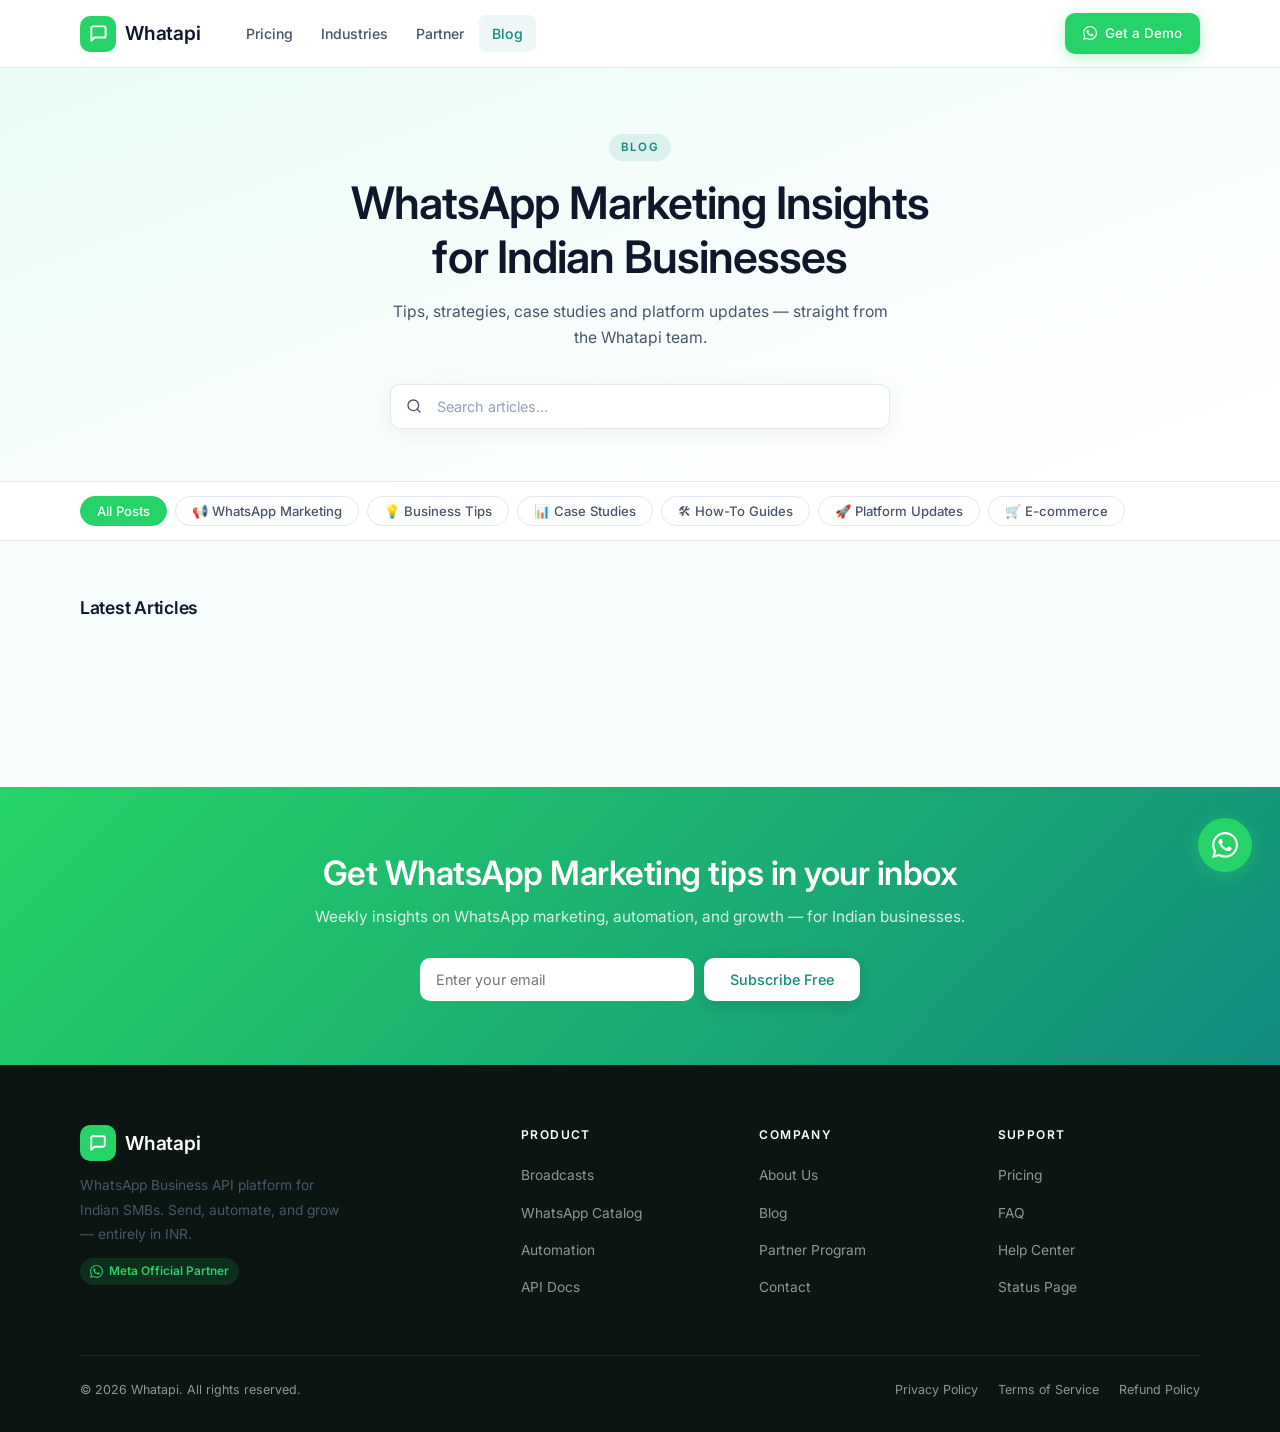
==== blog/index.html @ ad4a59d4 "feat(blogs, industries): added blogs page, industries" ====
<!DOCTYPE html>
<html lang="en">
<head>
  <meta charset="UTF-8" />
  <meta name="viewport" content="width=device-width, initial-scale=1.0" />

  <!-- SEO Primary -->
  <title>WhatsApp Marketing Blog – Tips, Guides & Strategies | Whatapi</title>
  <meta name="description" content="Learn WhatsApp marketing strategies, business tips, and how Indian SMBs are growing with WhatsApp API. Expert guides from the Whatapi team." />
  <meta name="keywords" content="WhatsApp marketing, WhatsApp API India, WhatsApp Business tips, bulk messaging India, WhatsApp chatbot, SMB marketing" />
  <link rel="canonical" href="https://whatapi.in/blog/" />

  <!-- Open Graph -->
  <meta property="og:type"        content="website" />
  <meta property="og:url"         content="https://whatapi.in/blog/" />
  <meta property="og:title"       content="WhatsApp Marketing Blog – Whatapi" />
  <meta property="og:description" content="Expert WhatsApp marketing tips, strategies, and case studies for Indian businesses." />
  <meta property="og:image"       content="https://whatapi.in/assets/images/og-blog.png" />
  <meta property="og:site_name"   content="Whatapi" />
  <meta property="og:locale"      content="en_IN" />

  <!-- Twitter Card -->
  <meta name="twitter:card"        content="summary_large_image" />
  <meta name="twitter:title"       content="WhatsApp Marketing Blog – Whatapi" />
  <meta name="twitter:description" content="Expert WhatsApp marketing tips and strategies for Indian SMBs." />
  <meta name="twitter:image"       content="https://whatapi.in/assets/images/og-blog.png" />

  <!-- Structured Data: Blog / Website -->
  <script type="application/ld+json">
  {
    "@context": "https://schema.org",
    "@type": "Blog",
    "name": "Whatapi Blog",
    "description": "WhatsApp marketing tips, strategies and case studies for Indian SMBs",
    "url": "https://whatapi.in/blog/",
    "publisher": {
      "@type": "Organization",
      "name": "Whatapi",
      "logo": {
        "@type": "ImageObject",
        "url": "https://whatapi.in/assets/images/logo.png"
      }
    },
    "inLanguage": "en-IN"
  }
  </script>

  <!-- Fonts -->
  <link rel="preconnect" href="https://fonts.googleapis.com" />
  <link rel="preconnect" href="https://fonts.gstatic.com" crossorigin />
  <link href="https://fonts.googleapis.com/css2?family=Inter:wght@400;500;600&display=swap" rel="stylesheet" />

  <!-- Styles -->
  <link rel="stylesheet" href="../styles/main.css" />
  <link rel="stylesheet" href="../styles/blog.css" />
</head>
<body>

<!-- ══════════════════════════════════════════════════════════
     NAVBAR
═══════════════════════════════════════════════════════════ -->
<header class="navbar">
  <div class="container">
    <a href="../index.html" class="nav-logo">
      <div class="logo-icon">
        <svg width="19" height="19" viewBox="0 0 24 24" fill="none" stroke="#fff" stroke-width="2.5" stroke-linecap="round" stroke-linejoin="round">
          <path d="M21 15a2 2 0 0 1-2 2H7l-4 4V5a2 2 0 0 1 2-2h14a2 2 0 0 1 2 2z"/>
        </svg>
      </div>
      Whatapi
    </a>

    <nav class="nav-links" aria-label="Main navigation">
      <div class="nav-item"><a href="../pages/pricing.html">Pricing</a></div>
      <div class="nav-item"><a href="../pages/industries.html">Industries</a></div>
      <div class="nav-item"><a href="../pages/partner.html">Partner</a></div>
      <div class="nav-item"><a href="index.html" class="nav-active">Blog</a></div>
    </nav>

    <div class="nav-cta">
      <a href="../pages/contact.html" class="btn btn-primary btn-sm">
        <svg width="14" height="14" viewBox="0 0 24 24" fill="currentColor"><path d="M17.472 14.382c-.297-.149-1.758-.867-2.03-.967-.273-.099-.471-.148-.67.15-.197.297-.767.966-.94 1.164-.173.199-.347.223-.644.075-.297-.15-1.255-.463-2.39-1.475-.883-.788-1.48-1.761-1.653-2.059-.173-.297-.018-.458.13-.606.134-.133.298-.347.446-.52.149-.174.198-.298.298-.497.099-.198.05-.371-.025-.52-.075-.149-.669-1.612-.916-2.207-.242-.579-.487-.5-.669-.51-.173-.008-.371-.01-.57-.01-.198 0-.52.074-.792.372-.272.297-1.04 1.016-1.04 2.479 0 1.462 1.065 2.875 1.213 3.074.149.198 2.096 3.2 5.077 4.487.709.306 1.262.489 1.694.625.712.227 1.36.195 1.871.118.571-.085 1.758-.719 2.006-1.413.248-.694.248-1.289.173-1.413-.074-.124-.272-.198-.57-.347m-5.421 7.403h-.004a9.87 9.87 0 01-5.031-1.378l-.361-.214-3.741.982.998-3.648-.235-.374a9.86 9.86 0 01-1.51-5.26c.001-5.45 4.436-9.884 9.888-9.884 2.64 0 5.122 1.03 6.988 2.898a9.825 9.825 0 012.893 6.994c-.003 5.45-4.437 9.884-9.885 9.884m8.413-18.297A11.815 11.815 0 0012.05 0C5.495 0 .16 5.335.157 11.892c0 2.096.547 4.142 1.588 5.945L.057 24l6.305-1.654a11.882 11.882 0 005.683 1.448h.005c6.554 0 11.89-5.335 11.893-11.893a11.821 11.821 0 00-3.48-8.413Z"/></svg>
        Get a Demo
      </a>
    </div>

    <button class="hamburger" id="hamburger" aria-label="Toggle menu">
      <span></span><span></span><span></span>
    </button>
  </div>
</header>

<div class="mobile-menu" id="mobileMenu">
  <a href="../pages/pricing.html">💰 Pricing</a>
  <a href="../pages/industries.html">🏭 Industries</a>
  <a href="../pages/partner.html">🤝 Partner</a>
  <a href="index.html">📝 Blog</a>
  <div class="mobile-cta">
    <a href="../pages/contact.html" class="btn btn-primary full-width">Get a Demo</a>
  </div>
</div>


<!-- ══════════════════════════════════════════════════════════
     BLOG HERO
═══════════════════════════════════════════════════════════ -->
<section class="blog-hero">
  <div class="container">
    <span class="section-label">Blog</span>
    <h1>WhatsApp Marketing Insights<br/>for Indian Businesses</h1>
    <p>Tips, strategies, case studies and platform updates — straight from the Whatapi team.</p>

    <div class="blog-search-wrap">
      <svg width="16" height="16" viewBox="0 0 24 24" fill="none" stroke="currentColor" stroke-width="2" stroke-linecap="round" stroke-linejoin="round">
        <circle cx="11" cy="11" r="8"/><line x1="21" y1="21" x2="16.65" y2="16.65"/>
      </svg>
      <input
        type="search"
        class="blog-search"
        id="blogSearch"
        placeholder="Search articles…"
        aria-label="Search blog articles"
        autocomplete="off"
      />
    </div>
  </div>
</section>


<!-- ══════════════════════════════════════════════════════════
     CATEGORY FILTERS
═══════════════════════════════════════════════════════════ -->
<div class="blog-filters-wrap" role="navigation" aria-label="Blog categories">
  <div class="container">
    <div class="blog-filters" id="categoryFilters">
      <button class="filter-pill active" data-cat="all">All Posts</button>
      <button class="filter-pill" data-cat="WhatsApp Marketing">📢 WhatsApp Marketing</button>
      <button class="filter-pill" data-cat="Business Tips">💡 Business Tips</button>
      <button class="filter-pill" data-cat="Case Studies">📊 Case Studies</button>
      <button class="filter-pill" data-cat="How-To Guides">🛠 How-To Guides</button>
      <button class="filter-pill" data-cat="Platform Updates">🚀 Platform Updates</button>
      <button class="filter-pill" data-cat="E-commerce">🛒 E-commerce</button>
    </div>
  </div>
</div>


<!-- ══════════════════════════════════════════════════════════
     BLOG GRID
═══════════════════════════════════════════════════════════ -->
<main class="blog-section">
  <div class="container">
    <div class="blog-section-head">
      <h2 id="sectionTitle">Latest Articles</h2>
      <span class="blog-result-count" id="resultCount"></span>
    </div>

    <div class="blog-grid" id="blogGrid" role="list">
      <!-- Posts rendered by JS -->
    </div>

    <div class="blog-pagination" id="pagination" aria-label="Blog pagination"></div>
  </div>
</main>


<!-- ══════════════════════════════════════════════════════════
     NEWSLETTER CTA
═══════════════════════════════════════════════════════════ -->
<section class="blog-newsletter">
  <div class="container">
    <h2>Get WhatsApp Marketing tips in your inbox</h2>
    <p>Weekly insights on WhatsApp marketing, automation, and growth — for Indian businesses.</p>
    <form class="newsletter-form" onsubmit="handleNewsletter(event)">
      <input type="email" placeholder="Enter your email" required aria-label="Email address" />
      <button type="submit" class="btn btn-white">Subscribe Free</button>
    </form>
  </div>
</section>


<!-- ══════════════════════════════════════════════════════════
     FOOTER
═══════════════════════════════════════════════════════════ -->
<footer class="footer">
  <div class="container">
    <div class="footer-grid">
      <div class="footer-brand">
        <a href="../index.html" class="nav-logo">
          <div class="logo-icon">
            <svg width="18" height="18" viewBox="0 0 24 24" fill="none" stroke="#fff" stroke-width="2.5" stroke-linecap="round" stroke-linejoin="round"><path d="M21 15a2 2 0 0 1-2 2H7l-4 4V5a2 2 0 0 1 2-2h14a2 2 0 0 1 2 2z"/></svg>
          </div>
          Whatapi
        </a>
        <p>WhatsApp Business API platform for Indian SMBs. Send, automate, and grow — entirely in INR.</p>
        <div class="wa-badge">
          <svg width="13" height="13" viewBox="0 0 24 24" fill="currentColor"><path d="M17.472 14.382c-.297-.149-1.758-.867-2.03-.967-.273-.099-.471-.148-.67.15-.197.297-.767.966-.94 1.164-.173.199-.347.223-.644.075-.297-.15-1.255-.463-2.39-1.475-.883-.788-1.48-1.761-1.653-2.059-.173-.297-.018-.458.13-.606.134-.133.298-.347.446-.52.149-.174.198-.298.298-.497.099-.198.05-.371-.025-.52-.075-.149-.669-1.612-.916-2.207-.242-.579-.487-.5-.669-.51-.173-.008-.371-.01-.57-.01-.198 0-.52.074-.792.372-.272.297-1.04 1.016-1.04 2.479 0 1.462 1.065 2.875 1.213 3.074.149.198 2.096 3.2 5.077 4.487.709.306 1.262.489 1.694.625.712.227 1.36.195 1.871.118.571-.085 1.758-.719 2.006-1.413.248-.694.248-1.289.173-1.413-.074-.124-.272-.198-.57-.347m-5.421 7.403h-.004a9.87 9.87 0 01-5.031-1.378l-.361-.214-3.741.982.998-3.648-.235-.374a9.86 9.86 0 01-1.51-5.26c.001-5.45 4.436-9.884 9.888-9.884 2.64 0 5.122 1.03 6.988 2.898a9.825 9.825 0 012.893 6.994c-.003 5.45-4.437 9.884-9.885 9.884m8.413-18.297A11.815 11.815 0 0012.05 0C5.495 0 .16 5.335.157 11.892c0 2.096.547 4.142 1.588 5.945L.057 24l6.305-1.654a11.882 11.882 0 005.683 1.448h.005c6.554 0 11.89-5.335 11.893-11.893a11.821 11.821 0 00-3.48-8.413Z"/></svg>
          Meta Official Partner
        </div>
      </div>
      <div class="footer-col">
        <h4>Product</h4>
        <ul>
          <li><a href="../pages/features/broadcasts.html">Broadcasts</a></li>
          <li><a href="../pages/features/catalog.html">WhatsApp Catalog</a></li>
          <li><a href="#">Automation</a></li>
          <li><a href="#">API Docs</a></li>
        </ul>
      </div>
      <div class="footer-col">
        <h4>Company</h4>
        <ul>
          <li><a href="#">About Us</a></li>
          <li><a href="index.html">Blog</a></li>
          <li><a href="../pages/partner.html">Partner Program</a></li>
          <li><a href="../pages/contact.html">Contact</a></li>
        </ul>
      </div>
      <div class="footer-col">
        <h4>Support</h4>
        <ul>
          <li><a href="../pages/pricing.html">Pricing</a></li>
          <li><a href="../pages/faq.html">FAQ</a></li>
          <li><a href="#">Help Center</a></li>
          <li><a href="#">Status Page</a></li>
        </ul>
      </div>
    </div>
    <div class="footer-bottom">
      <span>© 2026 Whatapi. All rights reserved.</span>
      <div class="footer-legal">
        <a href="#">Privacy Policy</a>
        <a href="#">Terms of Service</a>
        <a href="#">Refund Policy</a>
      </div>
    </div>
  </div>
</footer>

<div class="wa-float">
  <span class="wa-float-label">Chat with us</span>
  <a href="https://wa.me/919999999999" class="wa-float-btn" target="_blank" rel="noopener" aria-label="Chat on WhatsApp">
    <svg width="26" height="26" viewBox="0 0 24 24" fill="#fff"><path d="M17.472 14.382c-.297-.149-1.758-.867-2.03-.967-.273-.099-.471-.148-.67.15-.197.297-.767.966-.94 1.164-.173.199-.347.223-.644.075-.297-.15-1.255-.463-2.39-1.475-.883-.788-1.48-1.761-1.653-2.059-.173-.297-.018-.458.13-.606.134-.133.298-.347.446-.52.149-.174.198-.298.298-.497.099-.198.05-.371-.025-.52-.075-.149-.669-1.612-.916-2.207-.242-.579-.487-.5-.669-.51-.173-.008-.371-.01-.57-.01-.198 0-.52.074-.792.372-.272.297-1.04 1.016-1.04 2.479 0 1.462 1.065 2.875 1.213 3.074.149.198 2.096 3.2 5.077 4.487.709.306 1.262.489 1.694.625.712.227 1.36.195 1.871.118.571-.085 1.758-.719 2.006-1.413.248-.694.248-1.289.173-1.413-.074-.124-.272-.198-.57-.347m-5.421 7.403h-.004a9.87 9.87 0 01-5.031-1.378l-.361-.214-3.741.982.998-3.648-.235-.374a9.86 9.86 0 01-1.51-5.26c.001-5.45 4.436-9.884 9.888-9.884 2.64 0 5.122 1.03 6.988 2.898a9.825 9.825 0 012.893 6.994c-.003 5.45-4.437 9.884-9.885 9.884m8.413-18.297A11.815 11.815 0 0012.05 0C5.495 0 .16 5.335.157 11.892c0 2.096.547 4.142 1.588 5.945L.057 24l6.305-1.654a11.882 11.882 0 005.683 1.448h.005c6.554 0 11.89-5.335 11.893-11.893a11.821 11.821 0 00-3.48-8.413Z"/></svg>
  </a>
</div>


<script>
/* ── Config ─────────────────────────────────────────────────── */
// After deploying backend to Hostinger, update this URL:
const API_BASE = '';  // e.g. 'https://yourdomain.com/backend/api'

const POSTS_PER_PAGE = 9;

/* ── Category Colors ────────────────────────────────────────── */
const CAT_COLORS = {
  'WhatsApp Marketing': '#25D366',
  'Business Tips':      '#6366F1',
  'Case Studies':       '#F59E0B',
  'How-To Guides':      '#EC4899',
  'Platform Updates':   '#128C7E',
  'E-commerce':         '#EF4444',
  'Education':          '#8B5CF6',
};

/* ── Sample / Fallback Posts ───────────────────────────────── */
const SAMPLE_POSTS = [
  {
    id: 1,
    slug: 'whatsapp-marketing-strategy-2026',
    title: 'How to Build a WhatsApp Marketing Strategy in 2026 — A Complete Guide',
    excerpt: 'WhatsApp has a 98% open rate. But fewer than 10% of businesses actually see a positive ROI. Here's how to build a strategy that drives real revenue, not just opens.',
    category: 'WhatsApp Marketing',
    author_name: 'Priya Sharma',
    author_role: 'Marketing Lead',
    published_at: '2026-04-20',
    read_time: 8,
    thumbnail: null,
    emoji: '📢',
    featured: true,
  },
  {
    id: 2,
    slug: 'whatsapp-broadcast-tips-india',
    title: '10 WhatsApp Broadcast Tips That Actually Work for Indian SMBs',
    excerpt: 'Broadcast messaging is one of the highest-ROI channels in India. These 10 tips will help you avoid spam filters and drive real results.',
    category: 'How-To Guides',
    author_name: 'Rahul Mehta',
    author_role: 'Growth Advisor',
    published_at: '2026-04-15',
    read_time: 6,
    thumbnail: null,
    emoji: '📣',
    featured: false,
  },
  {
    id: 3,
    slug: 'ecommerce-whatsapp-abandoned-cart',
    title: 'How This D2C Brand Recovered ₹14 Lakh in Abandoned Carts with WhatsApp',
    excerpt: 'A Mumbai-based fashion brand used Whatapi's automation to recover abandoned carts automatically — here's the exact flow they used.',
    category: 'Case Studies',
    author_name: 'Ananya Iyer',
    author_role: 'Customer Success',
    published_at: '2026-04-10',
    read_time: 5,
    thumbnail: null,
    emoji: '🛒',
    featured: false,
  },
  {
    id: 4,
    slug: 'whatsapp-chatbot-no-code',
    title: 'Build Your First WhatsApp Chatbot in 30 Minutes — No Code Required',
    excerpt: 'A step-by-step guide to building a WhatsApp chatbot that handles FAQs, lead capture, and order tracking — without writing a single line of code.',
    category: 'How-To Guides',
    author_name: 'Vikram Nair',
    author_role: 'Product Team',
    published_at: '2026-04-05',
    read_time: 7,
    thumbnail: null,
    emoji: '🤖',
    featured: false,
  },
  {
    id: 5,
    slug: 'whatsapp-api-vs-business-app',
    title: 'WhatsApp API vs WhatsApp Business App — What Indian Businesses Need to Know',
    excerpt: 'The WhatsApp Business app is free, but it's holding your growth back. Here's when to upgrade to the API and what changes when you do.',
    category: 'Business Tips',
    author_name: 'Priya Sharma',
    author_role: 'Marketing Lead',
    published_at: '2026-03-28',
    read_time: 5,
    thumbnail: null,
    emoji: '💡',
    featured: false,
  },
  {
    id: 6,
    slug: 'whatsapp-catalog-product-showcase',
    title: 'WhatsApp Catalog: The Ultimate Product Showcase for Indian Retailers',
    excerpt: 'Learn how to set up a WhatsApp Catalog that lets customers browse, save, and order your products — all without leaving the chat.',
    category: 'How-To Guides',
    author_name: 'Rahul Mehta',
    author_role: 'Growth Advisor',
    published_at: '2026-03-20',
    read_time: 6,
    thumbnail: null,
    emoji: '🛍️',
    featured: false,
  },
  {
    id: 7,
    slug: 'whatapi-platform-update-april-2026',
    title: 'Platform Update: New Broadcast Analytics, Template Manager & More',
    excerpt: 'This month we shipped broadcast-level analytics, a redesigned template manager, and faster message delivery. Here's everything that's new.',
    category: 'Platform Updates',
    author_name: 'Whatapi Team',
    author_role: '',
    published_at: '2026-03-15',
    read_time: 3,
    thumbnail: null,
    emoji: '🚀',
    featured: false,
  },
  {
    id: 8,
    slug: 'real-estate-whatsapp-leads',
    title: 'How Real Estate Agents in India Are Using WhatsApp to Close Deals Faster',
    excerpt: 'Property enquiries, site visit scheduling, payment links — see how top real estate agents are using WhatsApp to cut their sales cycle in half.',
    category: 'Case Studies',
    author_name: 'Ananya Iyer',
    author_role: 'Customer Success',
    published_at: '2026-03-08',
    read_time: 6,
    thumbnail: null,
    emoji: '🏠',
    featured: false,
  },
  {
    id: 9,
    slug: 'whatsapp-template-messages-guide',
    title: 'WhatsApp Template Messages: Complete Guide to Getting Approved',
    excerpt: 'Meta's approval process can be tricky. Learn what works, what gets rejected, and the best templates for marketing, utility, and authentication messages.',
    category: 'WhatsApp Marketing',
    author_name: 'Vikram Nair',
    author_role: 'Product Team',
    published_at: '2026-03-01',
    read_time: 9,
    thumbnail: null,
    emoji: '📝',
    featured: false,
  },
];

/* ── State ──────────────────────────────────────────────────── */
let allPosts     = [];
let filtered     = [];
let currentPage  = 1;
let activeFilter = 'all';
let searchTimer  = null;

/* ── Init ───────────────────────────────────────────────────── */
document.addEventListener('DOMContentLoaded', async () => {
  initNav();
  await loadPosts();
  initFilters();
  initSearch();
});

/* ── Load Posts ─────────────────────────────────────────────── */
async function loadPosts() {
  renderSkeletons();
  if (API_BASE) {
    try {
      const res  = await fetch(`${API_BASE}/posts.php?status=published&limit=100`);
      const data = await res.json();
      allPosts   = data.posts || [];
    } catch {
      allPosts = SAMPLE_POSTS;
    }
  } else {
    allPosts = SAMPLE_POSTS;
  }
  filtered = [...allPosts];
  renderGrid();
}

/* ── Filters ────────────────────────────────────────────────── */
function initFilters() {
  document.querySelectorAll('.filter-pill').forEach(pill => {
    pill.addEventListener('click', () => {
      document.querySelectorAll('.filter-pill').forEach(p => p.classList.remove('active'));
      pill.classList.add('active');
      activeFilter = pill.dataset.cat;
      currentPage  = 1;
      applyFilters();
    });
  });
}

/* ── Search ─────────────────────────────────────────────────── */
function initSearch() {
  document.getElementById('blogSearch').addEventListener('input', e => {
    clearTimeout(searchTimer);
    searchTimer = setTimeout(() => {
      currentPage = 1;
      applyFilters(e.target.value.trim());
    }, 280);
  });
}

function applyFilters(query = '') {
  filtered = allPosts.filter(p => {
    const catMatch  = activeFilter === 'all' || p.category === activeFilter;
    const q         = query.toLowerCase();
    const textMatch = !q || p.title.toLowerCase().includes(q) || p.excerpt.toLowerCase().includes(q);
    return catMatch && textMatch;
  });
  renderGrid();
}

/* ── Render ─────────────────────────────────────────────────── */
function renderGrid() {
  const grid  = document.getElementById('blogGrid');
  const count = document.getElementById('resultCount');
  const title = document.getElementById('sectionTitle');

  const start   = (currentPage - 1) * POSTS_PER_PAGE;
  const page    = filtered.slice(start, start + POSTS_PER_PAGE);

  count.textContent = `${filtered.length} article${filtered.length !== 1 ? 's' : ''}`;
  title.textContent = activeFilter === 'all' ? 'Latest Articles' : activeFilter;

  if (!filtered.length) {
    grid.innerHTML = `
      <div class="blog-empty">
        <div class="blog-empty-icon">🔍</div>
        <h3>No articles found</h3>
        <p>Try a different search or browse another category.</p>
        <button class="btn btn-outline" onclick="resetFilters()">View All Articles</button>
      </div>`;
    document.getElementById('pagination').innerHTML = '';
    return;
  }

  grid.innerHTML = page.map((p, i) => renderCard(p, i === 0 && currentPage === 1 && activeFilter === 'all')).join('');
  renderPagination();
}

function resetFilters() {
  document.getElementById('blogSearch').value = '';
  document.querySelectorAll('.filter-pill').forEach((p, i) => p.classList.toggle('active', i === 0));
  activeFilter = 'all';
  currentPage  = 1;
  filtered     = [...allPosts];
  renderGrid();
}

function renderCard(p, featured = false) {
  const catColor = CAT_COLORS[p.category] || '#128C7E';
  const dateStr  = formatDate(p.published_at);
  const initial  = p.author_name.charAt(0).toUpperCase();
  const postUrl  = `post.html?slug=${p.slug}`;

  const imgHtml  = p.thumbnail
    ? `<img src="${p.thumbnail}" alt="${escHtml(p.title)}" class="blog-card-img" loading="lazy" width="800" height="450" />`
    : `<div class="blog-card-placeholder">${p.emoji || '📝'}</div>`;

  return `
    <article class="blog-card${featured ? ' blog-card-featured' : ''}" role="listitem">
      <a href="${postUrl}" class="blog-card-img-wrap" aria-label="${escHtml(p.title)}">
        ${imgHtml}
        <span class="blog-card-cat" style="--cat-clr:${catColor}">${p.category}</span>
      </a>
      <div class="blog-card-body">
        <h2 class="blog-card-title">
          <a href="${postUrl}">${escHtml(p.title)}</a>
        </h2>
        <p class="blog-card-excerpt">${escHtml(p.excerpt)}</p>
        <div class="blog-card-meta">
          <span class="blog-card-avatar" aria-hidden="true">${initial}</span>
          <span class="blog-card-author">${escHtml(p.author_name)}</span>
          <span class="blog-card-dot" aria-hidden="true">·</span>
          <time datetime="${p.published_at}">${dateStr}</time>
          <span class="blog-card-read">
            <svg width="11" height="11" viewBox="0 0 24 24" fill="none" stroke="currentColor" stroke-width="2" stroke-linecap="round" stroke-linejoin="round" aria-hidden="true"><circle cx="12" cy="12" r="10"/><polyline points="12 6 12 12 16 14"/></svg>
            ${p.read_time} min
          </span>
        </div>
      </div>
    </article>`;
}

function renderSkeletons() {
  document.getElementById('blogGrid').innerHTML = Array(6).fill(0).map(() => `
    <div class="blog-card blog-card-skeleton">
      <div class="blog-card-img-wrap"><div class="skeleton skeleton-img"></div></div>
      <div class="blog-card-body">
        <div class="skeleton skeleton-cat"></div>
        <div class="skeleton skeleton-title"></div>
        <div class="skeleton skeleton-title-2"></div>
        <div class="skeleton skeleton-line"></div>
        <div class="skeleton skeleton-line"></div>
        <div class="skeleton skeleton-line-2"></div>
        <div class="skeleton skeleton-meta"></div>
      </div>
    </div>`).join('');
}

/* ── Pagination ─────────────────────────────────────────────── */
function renderPagination() {
  const total  = Math.ceil(filtered.length / POSTS_PER_PAGE);
  const wrap   = document.getElementById('pagination');
  if (total <= 1) { wrap.innerHTML = ''; return; }

  let html = `<button class="page-btn page-arrow" onclick="goPage(${currentPage - 1})" ${currentPage === 1 ? 'disabled' : ''} aria-label="Previous page">‹</button>`;
  for (let i = 1; i <= total; i++) {
    html += `<button class="page-btn${i === currentPage ? ' active' : ''}" onclick="goPage(${i})" aria-label="Page ${i}" aria-current="${i === currentPage ? 'page' : 'false'}">${i}</button>`;
  }
  html += `<button class="page-btn page-arrow" onclick="goPage(${currentPage + 1})" ${currentPage === total ? 'disabled' : ''} aria-label="Next page">›</button>`;
  wrap.innerHTML = html;
}

function goPage(n) {
  currentPage = n;
  renderGrid();
  document.querySelector('.blog-section').scrollIntoView({ behavior: 'smooth', block: 'start' });
}

/* ── Helpers ────────────────────────────────────────────────── */
function formatDate(str) {
  if (!str) return '';
  return new Date(str).toLocaleDateString('en-IN', { day: 'numeric', month: 'long', year: 'numeric' });
}

function escHtml(str) {
  return String(str).replace(/&/g,'&amp;').replace(/</g,'&lt;').replace(/>/g,'&gt;').replace(/"/g,'&quot;');
}

/* ── Newsletter ─────────────────────────────────────────────── */
function handleNewsletter(e) {
  e.preventDefault();
  const btn = e.target.querySelector('button');
  btn.textContent = '✓ Subscribed!';
  btn.disabled = true;
  e.target.querySelector('input').disabled = true;
}

/* ── Nav ────────────────────────────────────────────────────── */
function initNav() {
  const hamburger  = document.getElementById('hamburger');
  const mobileMenu = document.getElementById('mobileMenu');
  hamburger.addEventListener('click', () => {
    const open = mobileMenu.classList.toggle('open');
    hamburger.classList.toggle('open');
    document.body.style.overflow = open ? 'hidden' : '';
  });
}
</script>

</body>
</html>
---- styles/main.css ----
/* ============================================================
   WHATAPI – Main Stylesheet
   Theme: WhatsApp Green
   Sections: Variables → Reset → Base → Layout → Nav →
             Components → Sections → Utilities → Responsive
   ============================================================ */

/* ── Variables ─────────────────────────────────────────────── */
:root {
  --color-primary:        #25D366;
  --color-primary-hover:  #1DA851;
  --color-accent:         #128C7E;

  --color-bg:             #F7FDFC;
  --color-card:           #FFFFFF;

  --color-text:           #0F172A;
  --color-text-muted:     #475569;

  --color-border:         #E2E8F0;

  --color-success:        #22C55E;
  --color-error:          #EF4444;

  --radius:               10px;
  --shadow:               0 4px 20px rgba(0,0,0,.05);
  --shadow-md:            0 8px 30px rgba(0,0,0,.09);
  --shadow-lg:            0 12px 40px rgba(0,0,0,.13);

  --font:                 'Inter', -apple-system, BlinkMacSystemFont, 'Segoe UI', Helvetica, Arial, sans-serif;
  --nav-h:                68px;
  --max-w:                1160px;
  --transition:           .2s ease;
}

/* ── Reset ──────────────────────────────────────────────────── */
*, *::before, *::after { box-sizing: border-box; margin: 0; padding: 0; }
html { scroll-behavior: smooth; -webkit-text-size-adjust: 100%; }
body {
  font-family: var(--font);
  font-size: 16px;
  font-weight: 400;
  line-height: 1.65;
  color: var(--color-text);
  background: var(--color-bg);
}
img, svg { display: block; max-width: 100%; }
a { color: inherit; text-decoration: none; }
ul, ol { list-style: none; }
button { cursor: pointer; border: none; background: none; font-family: inherit; }
/* Override browser default bold (700) — keep all emphasis at 600 */
strong, b { font-weight: 600; }

/* ── Base Typography ────────────────────────────────────────── */
h1 { font-size: clamp(1.9rem, 4.5vw, 3rem); font-weight: 600; line-height: 1.2; letter-spacing: -.02em; }
h2 { font-size: clamp(1.5rem, 3vw, 2.1rem); font-weight: 600; line-height: 1.28; letter-spacing: -.015em; }
h3 { font-size: 1.05rem; font-weight: 600; line-height: 1.38; letter-spacing: -.01em; }
h4 { font-size: .88rem; font-weight: 600; letter-spacing: -.005em; }
p  { color: var(--color-text-muted); line-height: 1.7; }

/* ── Layout ─────────────────────────────────────────────────── */
.container {
  width: 100%;
  max-width: var(--max-w);
  margin: 0 auto;
  padding: 0 20px;
}
section { padding: 80px 0; }

.section-label {
  display: inline-block;
  font-size: .72rem;
  font-weight: 600;
  letter-spacing: .1em;
  text-transform: uppercase;
  color: var(--color-accent);
  background: rgba(18,140,126,.1);
  padding: 4px 12px;
  border-radius: 20px;
  margin-bottom: 14px;
}
.section-header { text-align: center; margin-bottom: 56px; }
.section-header p {
  margin-top: 12px;
  font-size: 1rem;
  max-width: 560px;
  margin-left: auto;
  margin-right: auto;
}

/* ── Buttons ────────────────────────────────────────────────── */
.btn {
  display: inline-flex;
  align-items: center;
  gap: 8px;
  padding: 13px 26px;
  border-radius: var(--radius);
  font-size: .9rem;
  font-weight: 500;
  transition: background var(--transition), box-shadow var(--transition), transform var(--transition);
  white-space: nowrap;
}
.btn:active { transform: scale(.98); }

.btn-primary {
  background: var(--color-primary);
  color: #fff;
  box-shadow: 0 4px 16px rgba(37,211,102,.3);
}
.btn-primary:hover {
  background: var(--color-primary-hover);
  box-shadow: 0 6px 22px rgba(37,211,102,.38);
}

.btn-outline {
  border: 1.5px solid var(--color-border);
  color: var(--color-text);
  background: #fff;
}
.btn-outline:hover {
  border-color: var(--color-primary);
  color: var(--color-primary);
}

.btn-accent {
  background: var(--color-accent);
  color: #fff;
}
.btn-accent:hover { background: #0E6E63; }

.btn-sm  { padding: 9px 18px; font-size: .84rem; }
.btn-lg  { padding: 15px 32px; font-size: .98rem; }

/* ── Navbar ─────────────────────────────────────────────────── */
.navbar {
  position: sticky;
  top: 0;
  z-index: 1000;
  height: var(--nav-h);
  background: rgba(255,255,255,.94);
  backdrop-filter: blur(12px);
  border-bottom: 1px solid var(--color-border);
}
.navbar .container {
  display: flex;
  align-items: center;
  height: 100%;
}

/* Logo */
.nav-logo {
  display: flex;
  align-items: center;
  gap: 9px;
  font-size: 1.2rem;
  font-weight: 600;
  letter-spacing: -.01em;
  color: var(--color-text);
  flex-shrink: 0;
}
.logo-icon {
  width: 36px;
  height: 36px;
  background: var(--color-primary);
  border-radius: 10px;
  display: flex;
  align-items: center;
  justify-content: center;
}

/* Desktop nav links */
.nav-links {
  display: none;
  align-items: center;
  gap: 2px;
  margin-left: 32px;
  flex: 1;
}
.nav-item { position: relative; }
.nav-item > a,
.nav-item > button {
  display: flex;
  align-items: center;
  gap: 5px;
  padding: 7px 13px;
  font-size: .88rem;
  font-weight: 500;
  color: var(--color-text-muted);
  border-radius: 7px;
  transition: background var(--transition), color var(--transition);
}
.nav-item > a:hover,
.nav-item > button:hover {
  background: var(--color-bg);
  color: var(--color-text);
}
.chevron {
  width: 13px;
  height: 13px;
  transition: transform var(--transition);
}
.nav-item:hover .chevron { transform: rotate(180deg); }

/* Dropdown */
.dropdown {
  position: absolute;
  top: calc(100% + 10px);
  left: 0;
  min-width: 224px;
  background: #fff;
  border: 1px solid var(--color-border);
  border-radius: var(--radius);
  box-shadow: var(--shadow-md);
  padding: 6px;
  opacity: 0;
  visibility: hidden;
  transform: translateY(-6px);
  transition: opacity var(--transition), transform var(--transition), visibility var(--transition);
}
.nav-item:hover .dropdown,
.nav-item:focus-within .dropdown {
  opacity: 1;
  visibility: visible;
  transform: translateY(0);
}
.dropdown a {
  display: flex;
  align-items: center;
  gap: 10px;
  padding: 9px 10px;
  border-radius: 7px;
  font-size: .84rem;
  font-weight: 500;
  color: var(--color-text-muted);
  transition: background var(--transition), color var(--transition);
}
.dropdown a:hover { background: var(--color-bg); color: var(--color-accent); }
.dd-icon {
  width: 32px;
  height: 32px;
  border-radius: 8px;
  background: rgba(37,211,102,.1);
  display: flex;
  align-items: center;
  justify-content: center;
  flex-shrink: 0;
  font-size: 1rem;
}
.dd-text strong { display: block; font-size: .8rem; color: var(--color-text); }
.dd-text span   { font-size: .73rem; }

/* Nav CTA */
.nav-cta {
  display: none;
  align-items: center;
  gap: 10px;
  margin-left: auto;
}
.nav-login {
  font-size: .88rem;
  font-weight: 500;
  color: var(--color-text-muted);
  padding: 7px 14px;
  border-radius: 7px;
  transition: color var(--transition), background var(--transition);
}
.nav-login:hover { color: var(--color-text); background: var(--color-bg); }

/* Hamburger */
.hamburger {
  margin-left: auto;
  display: flex;
  flex-direction: column;
  gap: 5px;
  padding: 8px;
  border-radius: 7px;
  transition: background var(--transition);
}
.hamburger:hover { background: var(--color-bg); }
.hamburger span {
  display: block;
  width: 22px;
  height: 2px;
  background: var(--color-text);
  border-radius: 2px;
  transition: transform var(--transition), opacity var(--transition);
}
.hamburger.open span:nth-child(1) { transform: translateY(7px) rotate(45deg); }
.hamburger.open span:nth-child(2) { opacity: 0; }
.hamburger.open span:nth-child(3) { transform: translateY(-7px) rotate(-45deg); }

/* Mobile menu */
.mobile-menu {
  display: none;
  position: fixed;
  top: var(--nav-h);
  left: 0;
  right: 0;
  bottom: 0;
  background: #fff;
  overflow-y: auto;
  padding: 16px 20px 40px;
  z-index: 999;
  border-top: 1px solid var(--color-border);
}
.mobile-menu.open { display: block; }
.mobile-menu a,
.mobile-menu button {
  display: flex;
  align-items: center;
  gap: 10px;
  width: 100%;
  padding: 14px 0;
  font-size: .95rem;
  font-weight: 500;
  color: var(--color-text);
  border-bottom: 1px solid var(--color-border);
}
.mobile-cta { margin-top: 20px; border-bottom: none !important; }

/* ── Hero ───────────────────────────────────────────────────── */
.hero {
  background: #fff;
  padding: 80px 0 0;
  overflow: hidden;
}
.hero .container {
  display: grid;
  grid-template-columns: 1fr;
  gap: 52px;
}

/* Badge */
.hero-badge {
  display: inline-flex;
  align-items: center;
  gap: 8px;
  background: rgba(37,211,102,.1);
  border: 1px solid rgba(37,211,102,.25);
  color: #137A45;
  font-size: .78rem;
  font-weight: 600;
  padding: 5px 12px;
  border-radius: 20px;
  margin-bottom: 20px;
}
.hero-badge .dot {
  width: 7px;
  height: 7px;
  background: var(--color-primary);
  border-radius: 50%;
  animation: blink 2s infinite;
}
@keyframes blink {
  0%, 100% { opacity: 1; }
  50% { opacity: .3; }
}

.hero-content h1 { margin-bottom: 18px; }
.hero-content h1 .highlight { color: var(--color-primary); }
.hero-content > p { font-size: 1.05rem; max-width: 500px; margin-bottom: 32px; }

.hero-actions {
  display: flex;
  flex-wrap: wrap;
  gap: 12px;
  margin-bottom: 32px;
}

/* Social proof */
.hero-trust {
  display: flex;
  align-items: center;
  gap: 10px;
  font-size: .8rem;
  color: var(--color-text-muted);
}
.avatars { display: flex; }
.avatars span {
  width: 28px;
  height: 28px;
  border-radius: 50%;
  border: 2px solid #fff;
  display: flex;
  align-items: center;
  justify-content: center;
  font-size: .62rem;
  font-weight: 600;
  color: #fff;
  margin-left: -7px;
}
.avatars span:first-child { margin-left: 0; }
.avatars span:nth-child(1) { background: #6366F1; }
.avatars span:nth-child(2) { background: #F59E0B; }
.avatars span:nth-child(3) { background: var(--color-primary); }
.avatars span:nth-child(4) { background: var(--color-accent); }
.hero-trust strong { color: var(--color-text); }

/* Phone mockup */
.hero-visual {
  position: relative;
  display: flex;
  justify-content: center;
}
.phone-wrap {
  position: relative;
  display: inline-block;
}
.phone-mockup {
  width: 255px;
  background: #1C1C1E;
  border-radius: 38px;
  padding: 11px;
  box-shadow: var(--shadow-lg);
}
.phone-screen {
  background: #ECE5DD;
  border-radius: 28px;
  overflow: hidden;
  min-height: 430px;
}
.phone-topbar {
  background: #075E54;
  padding: 10px 14px;
  display: flex;
  align-items: center;
  gap: 10px;
}
.phone-avatar {
  width: 34px;
  height: 34px;
  border-radius: 50%;
  background: var(--color-primary);
  display: flex;
  align-items: center;
  justify-content: center;
  font-size: .95rem;
}
.phone-info strong { display: block; color: #fff; font-size: .78rem; }
.phone-info span { color: rgba(255,255,255,.65); font-size: .68rem; }
.phone-msgs { padding: 10px 8px; display: flex; flex-direction: column; gap: 6px; }

.msg {
  max-width: 86%;
  padding: 7px 10px;
  font-size: .7rem;
  line-height: 1.45;
  border-radius: 10px;
}
.msg-in  { background: #fff; border-radius: 0 10px 10px 10px; color: #111; align-self: flex-start; }
.msg-out { background: #D9FDD3; border-radius: 10px 10px 0 10px; color: #111; align-self: flex-end; }
.msg-time { font-size: .58rem; color: #8A9BAE; margin-top: 2px; text-align: right; }

.msg-tag {
  background: var(--color-primary);
  color: #fff;
  border-radius: 7px;
  padding: 5px 10px;
  font-size: .66rem;
  font-weight: 600;
}
.msg-catalog {
  background: #fff;
  border: 1px solid #ddd;
  border-radius: 8px;
  overflow: hidden;
  max-width: 175px;
}
.msg-catalog-img {
  height: 78px;
  background: linear-gradient(135deg, #25D366 0%, #128C7E 100%);
  display: flex;
  align-items: center;
  justify-content: center;
  font-size: 1.8rem;
}
.msg-catalog-body { padding: 6px 8px; }
.msg-catalog-body strong { font-size: .7rem; display: block; color: #111; }
.msg-catalog-body span { font-size: .64rem; color: var(--color-accent); font-weight: 600; }

/* Floating chips */
.hero-chip {
  position: absolute;
  background: #fff;
  border: 1px solid var(--color-border);
  border-radius: var(--radius);
  padding: 8px 12px;
  box-shadow: var(--shadow);
  display: none;
  align-items: center;
  gap: 8px;
  font-size: .75rem;
  font-weight: 600;
  color: var(--color-text);
  white-space: nowrap;
}
.chip-icon {
  width: 28px;
  height: 28px;
  border-radius: 7px;
  display: flex;
  align-items: center;
  justify-content: center;
  font-size: .88rem;
}

/* ── Stats Bar ──────────────────────────────────────────────── */
.stats-bar {
  background: #fff;
  border-top: 1px solid var(--color-border);
  border-bottom: 1px solid var(--color-border);
  padding: 32px 0;
}
.stats-grid {
  display: grid;
  grid-template-columns: repeat(2, 1fr);
  gap: 28px;
}
.stat-item { text-align: center; }
.stat-item strong {
  display: block;
  font-size: 2rem;
  font-weight: 600;
  color: var(--color-text);
  letter-spacing: -.025em;
}
.stat-item .stat-num-green { color: var(--color-primary); }
.stat-item span { font-size: .82rem; color: var(--color-text-muted); }

/* ── Features ───────────────────────────────────────────────── */
.features { background: var(--color-bg); }
.features-grid {
  display: grid;
  grid-template-columns: 1fr;
  gap: 18px;
}
.feature-card {
  background: var(--color-card);
  border: 1px solid var(--color-border);
  border-radius: var(--radius);
  padding: 28px 26px;
  box-shadow: var(--shadow);
  transition: box-shadow var(--transition), transform var(--transition), border-color var(--transition);
}
.feature-card:hover {
  box-shadow: var(--shadow-md);
  transform: translateY(-2px);
  border-color: rgba(37,211,102,.3);
}
.feature-icon {
  width: 46px;
  height: 46px;
  border-radius: var(--radius);
  background: rgba(37,211,102,.1);
  display: flex;
  align-items: center;
  justify-content: center;
  font-size: 1.3rem;
  margin-bottom: 16px;
}
.feature-card h3 { margin-bottom: 8px; }
.feature-card p  { font-size: .88rem; }
.learn-more {
  display: inline-flex;
  align-items: center;
  gap: 5px;
  margin-top: 16px;
  font-size: .83rem;
  font-weight: 600;
  color: var(--color-accent);
  transition: gap var(--transition);
}
.learn-more:hover { gap: 9px; }

/* ── Use Cases ──────────────────────────────────────────────── */
.use-cases { background: #fff; }
.use-cases-grid {
  display: grid;
  grid-template-columns: 1fr;
  gap: 16px;
}
.use-case-card {
  border: 1.5px solid var(--color-border);
  border-radius: var(--radius);
  padding: 24px;
  display: flex;
  align-items: flex-start;
  gap: 16px;
  background: var(--color-card);
  box-shadow: var(--shadow);
  transition: border-color var(--transition), box-shadow var(--transition);
}
.use-case-card:hover {
  border-color: var(--color-primary);
  box-shadow: 0 0 0 4px rgba(37,211,102,.07), var(--shadow);
}
.use-case-emoji {
  width: 50px;
  height: 50px;
  border-radius: var(--radius);
  background: rgba(37,211,102,.1);
  display: flex;
  align-items: center;
  justify-content: center;
  font-size: 1.55rem;
  flex-shrink: 0;
}
.use-case-card h3 { margin-bottom: 5px; font-size: .98rem; }
.use-case-card p  { font-size: .86rem; }

/* ── Pricing ────────────────────────────────────────────────── */
.pricing { background: var(--color-bg); }
.pricing-grid {
  display: grid;
  grid-template-columns: 1fr;
  gap: 20px;
  margin-bottom: 28px;
}
.pricing-card {
  background: var(--color-card);
  border: 1.5px solid var(--color-border);
  border-radius: var(--radius);
  padding: 32px 26px;
  box-shadow: var(--shadow);
  position: relative;
  transition: box-shadow var(--transition), transform var(--transition);
}
.pricing-card:hover { box-shadow: var(--shadow-md); }
.pricing-card.popular {
  border-color: var(--color-primary);
  box-shadow: 0 0 0 4px rgba(37,211,102,.1), var(--shadow-md);
}
.popular-badge {
  position: absolute;
  top: -13px;
  left: 50%;
  transform: translateX(-50%);
  background: var(--color-primary);
  color: #fff;
  font-size: .7rem;
  font-weight: 600;
  padding: 4px 14px;
  border-radius: 20px;
  letter-spacing: .06em;
  text-transform: uppercase;
  white-space: nowrap;
}
.plan-name {
  font-size: .75rem;
  font-weight: 600;
  text-transform: uppercase;
  letter-spacing: .12em;
  color: var(--color-text-muted);
  margin-bottom: 10px;
}
.plan-price {
  display: flex;
  align-items: flex-end;
  gap: 4px;
  margin-bottom: 6px;
}
.plan-price strong {
  font-size: 2.3rem;
  font-weight: 600;
  color: var(--color-text);
  line-height: 1;
  letter-spacing: -.02em;
}
.plan-price span { font-size: .82rem; color: var(--color-text-muted); margin-bottom: 4px; }
.plan-desc { font-size: .84rem; color: var(--color-text-muted); margin-bottom: 24px; }
.plan-features { margin-bottom: 26px; }
.plan-features li {
  display: flex;
  align-items: flex-start;
  gap: 10px;
  font-size: .85rem;
  color: var(--color-text-muted);
  padding: 7px 0;
  border-bottom: 1px solid var(--color-border);
}
.plan-features li:last-child { border-bottom: none; }
.check { color: var(--color-success); flex-shrink: 0; margin-top: 1px; }
.cross  { color: #CBD5E1; flex-shrink: 0; margin-top: 1px; }
.pricing-note { text-align: center; font-size: .84rem; color: var(--color-text-muted); }
.pricing-note a { color: var(--color-accent); font-weight: 600; }
.pricing-note a:hover { text-decoration: underline; }

/* ── FAQ ────────────────────────────────────────────────────── */
.faq { background: var(--color-bg); }
.faq-list {
  max-width: 860px;
  margin: 0 auto;
  display: flex;
  flex-direction: column;
  gap: 12px;
}
.faq-item {
  border: 1.5px solid var(--color-border);
  border-radius: var(--radius);
  background: var(--color-card);
  overflow: hidden;
  box-shadow: var(--shadow);
  transition: border-color var(--transition), box-shadow var(--transition);
}
.faq-item:hover { border-color: rgba(37,211,102,.35); }
.faq-item.open {
  border-color: var(--color-primary);
  box-shadow: 0 0 0 3px rgba(37,211,102,.09), var(--shadow);
}
.faq-question {
  width: 100%;
  text-align: left;
  display: flex;
  justify-content: space-between;
  align-items: center;
  gap: 16px;
  padding: 22px 26px;
  font-size: 1rem;
  font-weight: 600;
  color: var(--color-text);
  line-height: 1.5;
  transition: color var(--transition), background var(--transition);
}
.faq-question:hover { background: rgba(37,211,102,.03); color: var(--color-accent); }
.faq-item.open .faq-question { color: var(--color-accent); }
.faq-icon {
  width: 28px;
  height: 28px;
  border-radius: 50%;
  border: 1.5px solid var(--color-border);
  display: flex;
  align-items: center;
  justify-content: center;
  flex-shrink: 0;
  font-size: .88rem;
  font-weight: 600;
  color: var(--color-text-muted);
  transition: background var(--transition), border-color var(--transition), transform var(--transition), color var(--transition);
}
.faq-item.open .faq-question .faq-icon {
  background: var(--color-primary);
  border-color: var(--color-primary);
  color: #fff;
  transform: rotate(45deg);
}
.faq-answer {
  max-height: 0;
  overflow: hidden;
  transition: max-height .36s ease, padding .36s ease;
}
.faq-item.open .faq-answer { max-height: 320px; }
.faq-answer p {
  font-size: .96rem;
  line-height: 1.82;
  color: var(--color-text-muted);
  padding: 4px 26px 24px;
  border-top: 1px solid var(--color-border);
}
.faq-more { text-align: center; margin-top: 44px; }

/* ── CTA Banner ─────────────────────────────────────────────── */
.cta-banner {
  background: linear-gradient(135deg, #25D366 0%, #128C7E 100%);
  padding: 80px 0;
}
.cta-banner .container { text-align: center; }
.cta-banner h2 { color: #fff; margin-bottom: 14px; }
.cta-banner p  {
  color: rgba(255,255,255,.82);
  font-size: 1rem;
  max-width: 480px;
  margin: 0 auto 34px;
}
.cta-banner-actions { display: flex; flex-wrap: wrap; gap: 12px; justify-content: center; }

.btn-white {
  background: #fff;
  color: var(--color-accent);
  font-weight: 500;
  box-shadow: 0 4px 16px rgba(0,0,0,.12);
}
.btn-white:hover { background: #F0FDF7; }

.btn-ghost {
  border: 1.5px solid rgba(255,255,255,.45);
  color: #fff;
  font-weight: 500;
}
.btn-ghost:hover { background: rgba(255,255,255,.12); border-color: rgba(255,255,255,.8); }

/* ── Footer ─────────────────────────────────────────────────── */
.footer {
  background: #0B1613;
  color: rgba(255,255,255,.55);
  padding: 60px 0 32px;
}
.footer-grid {
  display: grid;
  grid-template-columns: 1fr;
  gap: 36px;
  margin-bottom: 44px;
}
.footer-brand .nav-logo { color: #fff; margin-bottom: 12px; }
.footer-brand p { font-size: .86rem; max-width: 270px; line-height: 1.75; }
.wa-badge {
  display: inline-flex;
  align-items: center;
  gap: 6px;
  background: rgba(37,211,102,.12);
  color: #25D366;
  font-size: .74rem;
  font-weight: 600;
  padding: 4px 10px;
  border-radius: 20px;
  margin-top: 12px;
}
.footer-col h4 {
  color: #fff;
  font-size: .75rem;
  text-transform: uppercase;
  letter-spacing: .12em;
  margin-bottom: 16px;
}
.footer-col li { margin-bottom: 11px; }
.footer-col a { font-size: .86rem; transition: color var(--transition); }
.footer-col a:hover { color: #fff; }
.footer-bottom {
  border-top: 1px solid rgba(255,255,255,.07);
  padding-top: 24px;
  display: flex;
  flex-direction: column;
  gap: 12px;
  align-items: center;
  text-align: center;
  font-size: .78rem;
}
.footer-legal { display: flex; gap: 20px; flex-wrap: wrap; justify-content: center; }
.footer-legal a:hover { color: #fff; }

/* ── Floating WhatsApp button ───────────────────────────────── */
.wa-float {
  position: fixed;
  bottom: 28px;
  right: 28px;
  z-index: 900;
  display: flex;
  flex-direction: column;
  align-items: flex-end;
  gap: 10px;
}
.wa-float-btn {
  width: 54px;
  height: 54px;
  border-radius: 50%;
  background: var(--color-primary);
  box-shadow: 0 4px 20px rgba(37,211,102,.4);
  display: flex;
  align-items: center;
  justify-content: center;
  transition: transform var(--transition), box-shadow var(--transition);
}
.wa-float-btn:hover {
  transform: scale(1.08);
  box-shadow: 0 6px 28px rgba(37,211,102,.5);
}
.wa-float-label {
  background: #fff;
  border: 1px solid var(--color-border);
  border-radius: 20px;
  padding: 6px 14px;
  font-size: .76rem;
  font-weight: 600;
  color: var(--color-text);
  box-shadow: var(--shadow);
  opacity: 0;
  transform: translateX(8px);
  transition: opacity var(--transition), transform var(--transition);
  pointer-events: none;
}
.wa-float:hover .wa-float-label { opacity: 1; transform: translateX(0); }

/* ── Utilities ──────────────────────────────────────────────── */
.text-center { text-align: center; }
.text-green  { color: var(--color-primary); }
.text-accent { color: var(--color-accent); }
.full-width  { width: 100%; justify-content: center; }

/* ── Pricing Page ───────────────────────────────────────────── */

/* Active nav link */
.nav-active {
  color: var(--color-accent) !important;
  background: rgba(18,140,126,.07) !important;
}

/* Pricing page hero */
.pricing-page-hero {
  background: linear-gradient(160deg, #e8fdf3 0%, #f7fdfc 45%, #fff 100%);
  padding: 20px 0 20px;
  text-align: center;
  border-bottom: 1px solid var(--color-border);
}
.pricing-page-hero .section-label { margin-bottom: 18px; }
.pricing-page-hero h1 {
  margin-bottom: 14px;
  font-size: clamp(1.75rem, 3.8vw, 2.6rem);
}
.pricing-page-hero > .container > p {
  font-size: .94rem;
  margin-bottom: 0;
  color: var(--color-text-muted);
}

/* Billing toggle — pill card */
.billing-toggle {
  display: inline-flex;
  align-items: center;
  gap: 16px;
  margin-top: 36px;
  background: #fff;
  border: 1.5px solid var(--color-border);
  border-radius: 50px;
  padding: 10px 26px;
  box-shadow: 0 2px 12px rgba(0,0,0,.07);
}
.toggle-label {
  font-size: .88rem;
  font-weight: 500;
  color: var(--color-text);
  display: flex;
  align-items: center;
  gap: 7px;
}
.save-badge {
  background: rgba(37,211,102,.18);
  color: #0e6e3e;
  font-size: .68rem;
  font-weight: 600;
  padding: 3px 9px;
  border-radius: 12px;
  letter-spacing: .02em;
}
.toggle-switch {
  position: relative;
  display: inline-block;
  width: 50px;
  height: 28px;
  flex-shrink: 0;
}
.toggle-switch input { opacity: 0; width: 0; height: 0; }
.toggle-slider {
  position: absolute;
  cursor: pointer;
  top: 0; left: 0; right: 0; bottom: 0;
  background: #D1D5DB;
  border-radius: 28px;
  transition: .3s;
}
.toggle-slider::before {
  content: '';
  position: absolute;
  width: 22px;
  height: 22px;
  left: 3px;
  bottom: 3px;
  background: #fff;
  border-radius: 50%;
  transition: .3s;
  box-shadow: 0 1px 5px rgba(0,0,0,.18);
}
.toggle-switch input:checked + .toggle-slider { background: var(--color-primary); }
.toggle-switch input:checked + .toggle-slider::before { transform: translateX(22px); }

/* Pricing plans section */
.pricing-plans { background: var(--color-bg); padding: 56px 0; }

/* Wider container for pricing page cards */
.pricing-plans .container { max-width: 1380px; padding: 0 24px; }

/* 4-column pricing grid */
.pricing-grid-4 {
  display: grid;
  grid-template-columns: 1fr;
  gap: 16px;
  align-items: stretch;
}

/* Card top accent stripe + compact padding */
.pricing-grid-4 .pricing-card {
  border-top: 3px solid var(--color-border);
  padding: 22px 18px;
  transition: border-top-color var(--transition), box-shadow var(--transition), transform var(--transition);
}
.pricing-grid-4 .pricing-card:hover {
  border-top-color: rgba(37,211,102,.6);
  transform: translateY(-3px);
}
.pricing-grid-4 .pricing-card.popular {
  border-top: 3px solid var(--color-primary);
  background: linear-gradient(180deg, rgba(37,211,102,.07) 0%, #fff 200px);
}

/* Compact internals to reduce height */
.pricing-grid-4 .plan-tagline {
  min-height: unset;
  margin-bottom: 12px;
  font-size: .79rem;
}
.pricing-grid-4 .plan-section-label {
  margin: 14px 0 7px;
  padding-top: 12px;
}
.pricing-grid-4 .plan-features li {
  padding: 5px 0;
  font-size: .8rem;
}
.pricing-grid-4 .plan-price { margin-bottom: 12px; }
.pricing-grid-4 .plan-price strong { font-size: 2rem; }
.pricing-grid-4 .plan-name { margin-bottom: 6px; }

/* Yearly price switching via parent class */
.price-yearly { display: none; }
.pricing-plans.yearly .price-monthly { display: none; }
.pricing-plans.yearly .price-yearly { display: inline; }
.yearly-note {
  display: none;
  font-size: .76rem;
  color: var(--color-accent);
  font-weight: 600;
  margin-top: 5px;
  margin-bottom: 14px;
}
.pricing-plans.yearly .yearly-note { display: block; }

/* Plan card extras for pricing page */
.plan-tagline {
  font-size: .82rem;
  color: var(--color-text-muted);
  margin-bottom: 16px;
  line-height: 1.62;
  min-height: 42px;
}
.plan-section-label {
  font-size: .67rem;
  font-weight: 600;
  letter-spacing: .1em;
  text-transform: uppercase;
  color: var(--color-text-muted);
  margin: 22px 0 10px;
  padding-top: 16px;
  border-top: 1px solid var(--color-border);
}
.msg-charges li { font-size: .82rem; }
.msg-charges strong { color: var(--color-text); font-weight: 600; }
.pricing-grid-4 .plan-price { margin-bottom: 14px; }

/* Per-message section — tinted background for visual break */
.per-message {
  background: #f4fcf8;
  border-top: 1px solid #d8f3e8;
  border-bottom: 1px solid #d8f3e8;
}

/* Message type icon — styled circle container */
.msg-icon-wrap {
  width: 54px;
  height: 54px;
  border-radius: 14px;
  background: rgba(37,211,102,.1);
  border: 1px solid rgba(37,211,102,.2);
  display: flex;
  align-items: center;
  justify-content: center;
  margin-bottom: 18px;
  flex-shrink: 0;
}

.msg-types-grid {
  display: grid;
  grid-template-columns: 1fr;
  gap: 20px;
}
.msg-type-card {
  border: 1px solid var(--color-border);
  border-radius: var(--radius);
  padding: 30px 26px;
  background: var(--color-card);
  box-shadow: var(--shadow);
  transition: box-shadow var(--transition), border-color var(--transition), transform var(--transition);
}
.msg-type-card:hover {
  box-shadow: var(--shadow-md);
  border-color: rgba(37,211,102,.4);
  transform: translateY(-2px);
}
.msg-type-card h3 { margin-bottom: 10px; font-size: 1rem; }
.msg-type-card p  { font-size: .86rem; line-height: 1.74; }
.msg-type-card strong { color: var(--color-text); font-weight: 600; }

/* Comparison table section */
.comparison { background: var(--color-bg); }
.table-wrap {
  overflow-x: auto;
  -webkit-overflow-scrolling: touch;
  border-radius: var(--radius);
  border: 1px solid var(--color-border);
  box-shadow: var(--shadow);
}
.comparison-table {
  width: 100%;
  min-width: 640px;
  border-collapse: collapse;
  font-size: .84rem;
  background: var(--color-card);
}
.comparison-table thead th {
  padding: 18px 18px;
  text-align: center;
  font-weight: 600;
  font-size: .83rem;
  border-bottom: 2px solid var(--color-border);
  background: var(--color-card);
  white-space: nowrap;
}
.comparison-table thead th:first-child { text-align: left; }
.comparison-table tbody td {
  padding: 12px 18px;
  text-align: center;
  border-bottom: 1px solid var(--color-border);
  color: var(--color-text-muted);
  font-size: .83rem;
}
.comparison-table tbody td:first-child {
  text-align: left;
  color: var(--color-text);
  font-weight: 500;
}
.comparison-table tbody tr:last-child td { border-bottom: none; }
.comparison-table tbody tr:not(.table-group):nth-child(even) td { background: rgba(0,0,0,.013); }
.comparison-table tbody tr:not(.table-group):hover td { background: rgba(37,211,102,.04); }

/* Table group row — category divider */
.comparison-table .table-group td {
  background: #f1f9f5;
  font-size: .69rem;
  font-weight: 600;
  letter-spacing: .1em;
  text-transform: uppercase;
  color: var(--color-accent);
  text-align: left;
  padding: 10px 18px 8px;
  border-bottom: 1px solid var(--color-border);
  border-top: 1px solid var(--color-border);
}

/* Popular column highlight */
.col-popular { background: rgba(37,211,102,.05); }
.comparison-table thead th.col-popular {
  background: rgba(37,211,102,.13);
  color: var(--color-accent);
}
.comparison-table .table-group td.col-popular { background: rgba(37,211,102,.1); }

/* Check / dash in table */
.tbl-check { color: var(--color-success); font-weight: 700; font-size: .95rem; }
.tbl-dash   { color: #C5CDD8; }

/* ── Responsive: Tablet ≥768px ──────────────────────────────── */
@media (min-width: 768px) {
  .stats-grid      { grid-template-columns: repeat(4, 1fr); }
  .features-grid   { grid-template-columns: repeat(2, 1fr); }
  .use-cases-grid  { grid-template-columns: repeat(2, 1fr); }
  .pricing-grid    { grid-template-columns: repeat(3, 1fr); }
  .footer-grid     { grid-template-columns: 2fr 1fr 1fr 1fr; }
  .footer-bottom   { flex-direction: row; justify-content: space-between; text-align: left; }

  .pricing-grid-4  { grid-template-columns: repeat(2, 1fr); }
  .msg-types-grid  { grid-template-columns: repeat(2, 1fr); }
}

/* ── Responsive: Desktop ≥1024px ───────────────────────────── */
@media (min-width: 1024px) {
  .nav-links { display: flex; }
  .nav-cta   { display: flex; }
  .hamburger { display: none; }

  .hero { padding: 100px 0 0; }
  .hero .container {
    grid-template-columns: 1fr 1fr;
    align-items: center;
    gap: 72px;
  }
  .hero-visual { justify-content: flex-end; }

  .hero-chip { display: flex; }
  .chip-1 { top: 24px;  right: -16px; }
  .chip-2 { bottom: 90px; left: -24px; }
  .chip-3 { bottom: 18px; right: -16px; }

  .features-grid   { grid-template-columns: repeat(4, 1fr); }
  .pricing-grid-4  { grid-template-columns: repeat(4, 1fr); }
  .msg-types-grid  { grid-template-columns: repeat(3, 1fr); }
}

/* ── Responsive: Wide ≥1280px ───────────────────────────── */
@media (min-width: 1280px) {
  .pricing-grid-4 { gap: 18px; }
}
---- styles/blog.css ----
/* ============================================================
   WHATAPI – Blog Stylesheet
   Sections: Blog Hero → Filters → Grid → Card → Post →
             TOC → Content Typography → Author → Related →
             Admin → Responsive
   ============================================================ */

/* ── Blog Hero ──────────────────────────────────────────────── */
.blog-hero {
  background: linear-gradient(160deg, #e8fdf3 0%, #f7fdfc 50%, #fff 100%);
  padding: 64px 0 52px;
  border-bottom: 1px solid var(--color-border);
  text-align: center;
}
.blog-hero .section-label { margin-bottom: 16px; }
.blog-hero h1 {
  font-size: clamp(1.8rem, 4vw, 2.8rem);
  margin-bottom: 14px;
}
.blog-hero > .container > p {
  font-size: .98rem;
  color: var(--color-text-muted);
  max-width: 520px;
  margin: 0 auto 32px;
}

/* Search bar */
.blog-search-wrap {
  max-width: 500px;
  margin: 0 auto;
  position: relative;
}
.blog-search-wrap svg {
  position: absolute;
  left: 16px;
  top: 50%;
  transform: translateY(-50%);
  color: var(--color-text-muted);
  pointer-events: none;
}
.blog-search {
  width: 100%;
  padding: 13px 16px 13px 46px;
  font-family: var(--font);
  font-size: .9rem;
  border: 1.5px solid var(--color-border);
  border-radius: var(--radius);
  background: #fff;
  color: var(--color-text);
  box-shadow: var(--shadow);
  transition: border-color var(--transition), box-shadow var(--transition);
  outline: none;
}
.blog-search:focus {
  border-color: var(--color-primary);
  box-shadow: 0 0 0 3px rgba(37,211,102,.12);
}
.blog-search::placeholder { color: #94A3B8; }

/* ── Category Filters ───────────────────────────────────────── */
.blog-filters-wrap {
  background: #fff;
  border-bottom: 1px solid var(--color-border);
  position: sticky;
  top: var(--nav-h);
  z-index: 50;
}
.blog-filters {
  display: flex;
  align-items: center;
  gap: 8px;
  padding: 14px 0;
  overflow-x: auto;
  scrollbar-width: none;
  -ms-overflow-style: none;
}
.blog-filters::-webkit-scrollbar { display: none; }
.filter-pill {
  display: inline-flex;
  align-items: center;
  gap: 6px;
  padding: 6px 16px;
  border-radius: 20px;
  font-size: .82rem;
  font-weight: 500;
  color: var(--color-text-muted);
  border: 1.5px solid var(--color-border);
  background: #fff;
  cursor: pointer;
  white-space: nowrap;
  transition: all var(--transition);
  font-family: var(--font);
}
.filter-pill:hover {
  border-color: var(--color-primary);
  color: var(--color-accent);
}
.filter-pill.active {
  background: var(--color-primary);
  border-color: var(--color-primary);
  color: #fff;
}
.filter-pill .pill-count {
  background: rgba(255,255,255,.25);
  color: inherit;
  font-size: .72rem;
  padding: 1px 7px;
  border-radius: 10px;
}
.filter-pill:not(.active) .pill-count {
  background: rgba(37,211,102,.1);
  color: var(--color-accent);
}

/* ── Blog Listing Section ───────────────────────────────────── */
.blog-section { background: var(--color-bg); padding: 56px 0 80px; }
.blog-section-head {
  display: flex;
  align-items: center;
  justify-content: space-between;
  margin-bottom: 32px;
  flex-wrap: wrap;
  gap: 12px;
}
.blog-section-head h2 {
  font-size: 1.1rem;
  font-weight: 600;
}
.blog-result-count { font-size: .84rem; color: var(--color-text-muted); }

/* ── Blog Grid ──────────────────────────────────────────────── */
.blog-grid {
  display: grid;
  grid-template-columns: 1fr;
  gap: 24px;
}

/* ── Blog Card ──────────────────────────────────────────────── */
.blog-card {
  background: var(--color-card);
  border: 1px solid var(--color-border);
  border-radius: var(--radius);
  overflow: hidden;
  box-shadow: var(--shadow);
  transition: box-shadow var(--transition), transform var(--transition), border-color var(--transition);
  display: flex;
  flex-direction: column;
}
.blog-card:hover {
  box-shadow: var(--shadow-md);
  transform: translateY(-3px);
  border-color: rgba(37,211,102,.25);
}
.blog-card-img-wrap {
  position: relative;
  overflow: hidden;
  aspect-ratio: 16 / 9;
  display: block;
}
.blog-card-img {
  width: 100%;
  height: 100%;
  object-fit: cover;
  transition: transform .4s ease;
}
.blog-card:hover .blog-card-img { transform: scale(1.04); }
.blog-card-placeholder {
  width: 100%;
  height: 100%;
  background: linear-gradient(135deg, #25D366 0%, #128C7E 100%);
  display: flex;
  align-items: center;
  justify-content: center;
  font-size: 2.5rem;
}
.blog-card-cat {
  position: absolute;
  top: 12px;
  left: 12px;
  font-size: .7rem;
  font-weight: 600;
  padding: 4px 10px;
  border-radius: 12px;
  letter-spacing: .04em;
  text-transform: uppercase;
  background: rgba(255,255,255,.92);
  color: var(--cat-clr, var(--color-accent));
  border: 1px solid rgba(255,255,255,.6);
  backdrop-filter: blur(6px);
}
.blog-card-body {
  padding: 22px 22px 20px;
  flex: 1;
  display: flex;
  flex-direction: column;
}
.blog-card-title {
  font-size: 1rem;
  font-weight: 600;
  line-height: 1.45;
  margin-bottom: 8px;
  color: var(--color-text);
  letter-spacing: -.01em;
}
.blog-card-title a { color: inherit; transition: color var(--transition); }
.blog-card-title a:hover { color: var(--color-accent); }
.blog-card-excerpt {
  font-size: .84rem;
  color: var(--color-text-muted);
  line-height: 1.65;
  margin-bottom: 18px;
  flex: 1;
  display: -webkit-box;
  -webkit-line-clamp: 3;
  -webkit-box-orient: vertical;
  overflow: hidden;
}
.blog-card-meta {
  display: flex;
  align-items: center;
  gap: 8px;
  font-size: .78rem;
  color: var(--color-text-muted);
}
.blog-card-avatar {
  width: 24px;
  height: 24px;
  border-radius: 50%;
  background: var(--color-primary);
  color: #fff;
  font-size: .6rem;
  font-weight: 600;
  display: flex;
  align-items: center;
  justify-content: center;
  flex-shrink: 0;
}
.blog-card-dot { color: var(--color-border); }
.blog-card-read {
  margin-left: auto;
  display: flex;
  align-items: center;
  gap: 4px;
}

/* ── Featured Card (first card — wider) ────────────────────── */
.blog-card-featured {
  grid-column: 1 / -1;
  flex-direction: row;
}
.blog-card-featured .blog-card-img-wrap {
  aspect-ratio: unset;
  width: 46%;
  flex-shrink: 0;
}
.blog-card-featured .blog-card-body { padding: 32px 28px; justify-content: center; }
.blog-card-featured .blog-card-title { font-size: 1.3rem; margin-bottom: 12px; }
.blog-card-featured .blog-card-excerpt { -webkit-line-clamp: 4; font-size: .9rem; }

/* ── Loading Skeleton ───────────────────────────────────────── */
@keyframes shimmer {
  0%   { background-position: -400px 0; }
  100% { background-position: 400px 0; }
}
.skeleton {
  background: linear-gradient(90deg, #f0f0f0 25%, #e8e8e8 50%, #f0f0f0 75%);
  background-size: 800px 100%;
  animation: shimmer 1.5s infinite;
  border-radius: 6px;
}
.blog-card-skeleton .blog-card-img-wrap { background: #f0f0f0; }
.skeleton-img   { width: 100%; height: 100%; }
.skeleton-cat   { height: 20px; width: 90px; margin-bottom: 14px; }
.skeleton-title { height: 22px; width: 90%; margin-bottom: 8px; }
.skeleton-title-2 { height: 22px; width: 65%; margin-bottom: 14px; }
.skeleton-line  { height: 14px; width: 100%; margin-bottom: 7px; }
.skeleton-line-2 { height: 14px; width: 80%; margin-bottom: 18px; }
.skeleton-meta  { height: 16px; width: 55%; }

/* ── Empty State ────────────────────────────────────────────── */
.blog-empty {
  grid-column: 1 / -1;
  text-align: center;
  padding: 72px 24px;
}
.blog-empty-icon {
  font-size: 3.5rem;
  margin-bottom: 16px;
}
.blog-empty h3 { margin-bottom: 8px; }
.blog-empty p  { font-size: .9rem; margin-bottom: 24px; }

/* ── Pagination ─────────────────────────────────────────────── */
.blog-pagination {
  display: flex;
  align-items: center;
  justify-content: center;
  gap: 6px;
  margin-top: 56px;
}
.page-btn {
  width: 40px;
  height: 40px;
  border-radius: 8px;
  display: flex;
  align-items: center;
  justify-content: center;
  font-size: .86rem;
  font-weight: 500;
  border: 1.5px solid var(--color-border);
  background: #fff;
  color: var(--color-text-muted);
  cursor: pointer;
  transition: all var(--transition);
  font-family: var(--font);
}
.page-btn:hover:not(:disabled) {
  border-color: var(--color-primary);
  color: var(--color-accent);
}
.page-btn.active {
  background: var(--color-primary);
  border-color: var(--color-primary);
  color: #fff;
}
.page-btn:disabled { opacity: .38; cursor: not-allowed; }
.page-btn.page-arrow { font-size: 1rem; }

/* ── Blog Post ──────────────────────────────────────────────── */
.post-hero {
  background: linear-gradient(160deg, #e8fdf3 0%, #f7fdfc 60%, #fff 100%);
  border-bottom: 1px solid var(--color-border);
  padding: 52px 0 0;
}
.post-breadcrumb {
  display: flex;
  align-items: center;
  gap: 8px;
  font-size: .78rem;
  color: var(--color-text-muted);
  margin-bottom: 20px;
  flex-wrap: wrap;
}
.post-breadcrumb a { color: var(--color-accent); transition: color var(--transition); }
.post-breadcrumb a:hover { color: var(--color-primary); }
.post-breadcrumb svg { flex-shrink: 0; }
.post-hero-cat {
  display: inline-block;
  font-size: .72rem;
  font-weight: 600;
  letter-spacing: .08em;
  text-transform: uppercase;
  padding: 4px 12px;
  border-radius: 20px;
  background: rgba(37,211,102,.12);
  color: var(--color-accent);
  margin-bottom: 16px;
}
.post-hero h1 {
  font-size: clamp(1.7rem, 4vw, 2.6rem);
  margin-bottom: 16px;
  max-width: 800px;
  line-height: 1.22;
}
.post-hero-excerpt {
  font-size: 1.05rem;
  color: var(--color-text-muted);
  max-width: 680px;
  line-height: 1.72;
  margin-bottom: 28px;
}
.post-meta-bar {
  display: flex;
  align-items: center;
  gap: 16px;
  padding: 20px 0;
  border-top: 1px solid var(--color-border);
  flex-wrap: wrap;
}
.post-author-wrap {
  display: flex;
  align-items: center;
  gap: 10px;
}
.post-author-avatar {
  width: 40px;
  height: 40px;
  border-radius: 50%;
  background: var(--color-primary);
  color: #fff;
  font-size: .88rem;
  font-weight: 600;
  display: flex;
  align-items: center;
  justify-content: center;
  flex-shrink: 0;
}
.post-author-name { font-size: .88rem; font-weight: 600; color: var(--color-text); }
.post-author-role { font-size: .76rem; color: var(--color-text-muted); }
.post-meta-sep { color: var(--color-border); font-size: .9rem; }
.post-meta-item {
  display: flex;
  align-items: center;
  gap: 5px;
  font-size: .82rem;
  color: var(--color-text-muted);
}
.post-share-wrap {
  margin-left: auto;
  display: flex;
  align-items: center;
  gap: 6px;
}
.share-btn {
  width: 34px;
  height: 34px;
  border-radius: 8px;
  border: 1.5px solid var(--color-border);
  background: #fff;
  display: flex;
  align-items: center;
  justify-content: center;
  cursor: pointer;
  font-size: .88rem;
  transition: all var(--transition);
  text-decoration: none;
  color: var(--color-text-muted);
}
.share-btn:hover {
  border-color: var(--color-primary);
  color: var(--color-accent);
  background: rgba(37,211,102,.06);
}
.share-btn.wa { color: #25D366; }
.share-btn.wa:hover { background: rgba(37,211,102,.1); border-color: #25D366; }

/* Post thumbnail */
.post-thumbnail-wrap {
  margin-top: 36px;
  border-radius: var(--radius) var(--radius) 0 0;
  overflow: hidden;
  aspect-ratio: 21 / 8;
  background: linear-gradient(135deg, #25D366, #128C7E);
  display: flex;
  align-items: center;
  justify-content: center;
  font-size: 4rem;
}
.post-thumbnail-wrap img {
  width: 100%;
  height: 100%;
  object-fit: cover;
  display: block;
}

/* ── Post Layout ────────────────────────────────────────────── */
.post-body { padding: 64px 0 80px; }
.post-layout {
  display: grid;
  grid-template-columns: 1fr;
  gap: 48px;
  align-items: start;
}

/* ── Post Content Typography ────────────────────────────────── */
.post-content { min-width: 0; }
.post-content h2 {
  font-size: 1.5rem;
  font-weight: 600;
  letter-spacing: -.015em;
  color: var(--color-text);
  margin: 40px 0 14px;
  padding-top: 8px;
}
.post-content h3 {
  font-size: 1.15rem;
  font-weight: 600;
  color: var(--color-text);
  margin: 30px 0 10px;
}
.post-content h4 {
  font-size: .95rem;
  font-weight: 600;
  color: var(--color-text);
  margin: 22px 0 8px;
}
.post-content p {
  font-size: .97rem;
  line-height: 1.82;
  color: var(--color-text-muted);
  margin-bottom: 20px;
}
.post-content ul,
.post-content ol {
  margin: 0 0 20px 20px;
}
.post-content ul { list-style: disc; }
.post-content ol { list-style: decimal; }
.post-content li {
  font-size: .95rem;
  color: var(--color-text-muted);
  line-height: 1.75;
  margin-bottom: 6px;
  padding-left: 4px;
}
.post-content a {
  color: var(--color-accent);
  text-decoration: underline;
  text-underline-offset: 3px;
  transition: color var(--transition);
}
.post-content a:hover { color: var(--color-primary); }
.post-content strong { color: var(--color-text); font-weight: 600; }
.post-content blockquote {
  margin: 28px 0;
  padding: 20px 24px;
  border-left: 4px solid var(--color-primary);
  background: rgba(37,211,102,.05);
  border-radius: 0 var(--radius) var(--radius) 0;
}
.post-content blockquote p {
  font-size: 1rem;
  font-style: italic;
  margin-bottom: 0;
  color: var(--color-text);
}
.post-content code {
  font-family: 'Courier New', monospace;
  font-size: .85em;
  background: rgba(37,211,102,.08);
  border: 1px solid rgba(37,211,102,.15);
  color: #0E6E63;
  padding: 2px 7px;
  border-radius: 5px;
}
.post-content pre {
  background: #0F172A;
  border-radius: var(--radius);
  padding: 20px 22px;
  overflow-x: auto;
  margin: 24px 0;
}
.post-content pre code {
  background: none;
  border: none;
  color: #A5F3D0;
  font-size: .88rem;
  padding: 0;
}
.post-content img {
  max-width: 100%;
  border-radius: var(--radius);
  margin: 24px 0;
  box-shadow: var(--shadow-md);
}
.post-content table {
  width: 100%;
  border-collapse: collapse;
  margin: 24px 0;
  font-size: .88rem;
}
.post-content table th {
  background: rgba(37,211,102,.08);
  color: var(--color-text);
  font-weight: 600;
  text-align: left;
  padding: 12px 16px;
  border: 1px solid var(--color-border);
}
.post-content table td {
  padding: 10px 16px;
  border: 1px solid var(--color-border);
  color: var(--color-text-muted);
}
.post-content table tr:nth-child(even) td { background: rgba(0,0,0,.02); }
.post-content hr {
  border: none;
  border-top: 1px solid var(--color-border);
  margin: 40px 0;
}

/* In-article CTA box */
.post-cta-box {
  background: linear-gradient(135deg, #25D366 0%, #128C7E 100%);
  border-radius: var(--radius);
  padding: 32px 28px;
  margin: 40px 0;
  text-align: center;
}
.post-cta-box h3 { color: #fff; margin-bottom: 8px; }
.post-cta-box p  { color: rgba(255,255,255,.85); font-size: .9rem; margin-bottom: 20px; }

/* Tags */
.post-tags {
  display: flex;
  flex-wrap: wrap;
  gap: 8px;
  margin-top: 40px;
  padding-top: 24px;
  border-top: 1px solid var(--color-border);
}
.post-tag {
  font-size: .76rem;
  font-weight: 500;
  padding: 4px 12px;
  border-radius: 12px;
  border: 1.5px solid var(--color-border);
  color: var(--color-text-muted);
  background: #fff;
  cursor: pointer;
  transition: all var(--transition);
}
.post-tag:hover {
  border-color: var(--color-primary);
  color: var(--color-accent);
}

/* ── Author Bio ─────────────────────────────────────────────── */
.author-bio {
  background: var(--color-card);
  border: 1px solid var(--color-border);
  border-radius: var(--radius);
  padding: 28px;
  box-shadow: var(--shadow);
  display: flex;
  gap: 20px;
  margin-top: 48px;
  align-items: flex-start;
}
.author-bio-avatar {
  width: 64px;
  height: 64px;
  border-radius: 50%;
  background: var(--color-primary);
  color: #fff;
  font-size: 1.4rem;
  font-weight: 600;
  display: flex;
  align-items: center;
  justify-content: center;
  flex-shrink: 0;
}
.author-bio-label {
  font-size: .7rem;
  font-weight: 600;
  text-transform: uppercase;
  letter-spacing: .1em;
  color: var(--color-text-muted);
  margin-bottom: 4px;
}
.author-bio-name { font-size: 1rem; font-weight: 600; margin-bottom: 4px; }
.author-bio-role { font-size: .8rem; color: var(--color-accent); font-weight: 500; margin-bottom: 10px; }
.author-bio-text { font-size: .86rem; color: var(--color-text-muted); line-height: 1.72; }

/* ── Table of Contents ──────────────────────────────────────── */
.post-toc-col { display: none; }
.toc-card {
  background: var(--color-card);
  border: 1px solid var(--color-border);
  border-radius: var(--radius);
  padding: 22px 20px;
  box-shadow: var(--shadow);
  position: sticky;
  top: calc(var(--nav-h) + 20px);
}
.toc-title {
  font-size: .72rem;
  font-weight: 600;
  text-transform: uppercase;
  letter-spacing: .1em;
  color: var(--color-text-muted);
  margin-bottom: 14px;
  padding-bottom: 12px;
  border-bottom: 1px solid var(--color-border);
}
.toc-list { display: flex; flex-direction: column; gap: 2px; }
.toc-link {
  font-size: .82rem;
  font-weight: 500;
  color: var(--color-text-muted);
  padding: 5px 8px;
  border-radius: 6px;
  display: block;
  transition: all var(--transition);
  border-left: 2px solid transparent;
  line-height: 1.4;
}
.toc-link:hover { color: var(--color-accent); background: rgba(37,211,102,.05); }
.toc-link.active {
  color: var(--color-accent);
  border-left-color: var(--color-primary);
  background: rgba(37,211,102,.07);
}
.toc-link.toc-h3 { padding-left: 20px; font-size: .78rem; font-weight: 400; }

/* Reading progress bar */
.reading-progress {
  position: fixed;
  top: var(--nav-h);
  left: 0;
  width: 0%;
  height: 3px;
  background: var(--color-primary);
  z-index: 999;
  transition: width .1s linear;
}

/* ── Related Posts ──────────────────────────────────────────── */
.related-posts { background: var(--color-bg); padding: 64px 0; }
.related-grid {
  display: grid;
  grid-template-columns: 1fr;
  gap: 20px;
  margin-top: 36px;
}

/* ── Newsletter CTA (blog) ──────────────────────────────────── */
.blog-newsletter {
  background: linear-gradient(135deg, #25D366 0%, #128C7E 100%);
  padding: 64px 0;
}
.blog-newsletter .container { text-align: center; }
.blog-newsletter h2 { color: #fff; margin-bottom: 10px; }
.blog-newsletter p  { color: rgba(255,255,255,.82); font-size: .96rem; margin-bottom: 28px; }
.newsletter-form {
  display: flex;
  gap: 10px;
  max-width: 440px;
  margin: 0 auto;
  flex-wrap: wrap;
}
.newsletter-form input {
  flex: 1;
  min-width: 200px;
  padding: 13px 16px;
  font-family: var(--font);
  font-size: .9rem;
  border: none;
  border-radius: var(--radius);
  outline: none;
  color: var(--color-text);
}

/* ── Admin Panel ────────────────────────────────────────────── */
.admin-body {
  margin: 0;
  font-family: var(--font, 'Inter', sans-serif);
  background: #F8FAFC;
  color: #0F172A;
  min-height: 100vh;
}

/* ── Responsive: Tablet ≥768px ──────────────────────────────── */
@media (min-width: 768px) {
  .blog-grid { grid-template-columns: repeat(2, 1fr); }
  .related-grid { grid-template-columns: repeat(2, 1fr); }
  .blog-card-featured .blog-card-img-wrap { aspect-ratio: unset; }
}

/* ── Responsive: Desktop ≥1024px ───────────────────────────── */
@media (min-width: 1024px) {
  .blog-grid { grid-template-columns: repeat(3, 1fr); }
  .related-grid { grid-template-columns: repeat(3, 1fr); }
  .post-layout {
    grid-template-columns: 1fr 300px;
    gap: 56px;
  }
  .post-toc-col { display: block; }
  .blog-card-featured { flex-direction: row; }
  .blog-card-featured .blog-card-img-wrap {
    width: 44%;
    aspect-ratio: unset;
  }
}
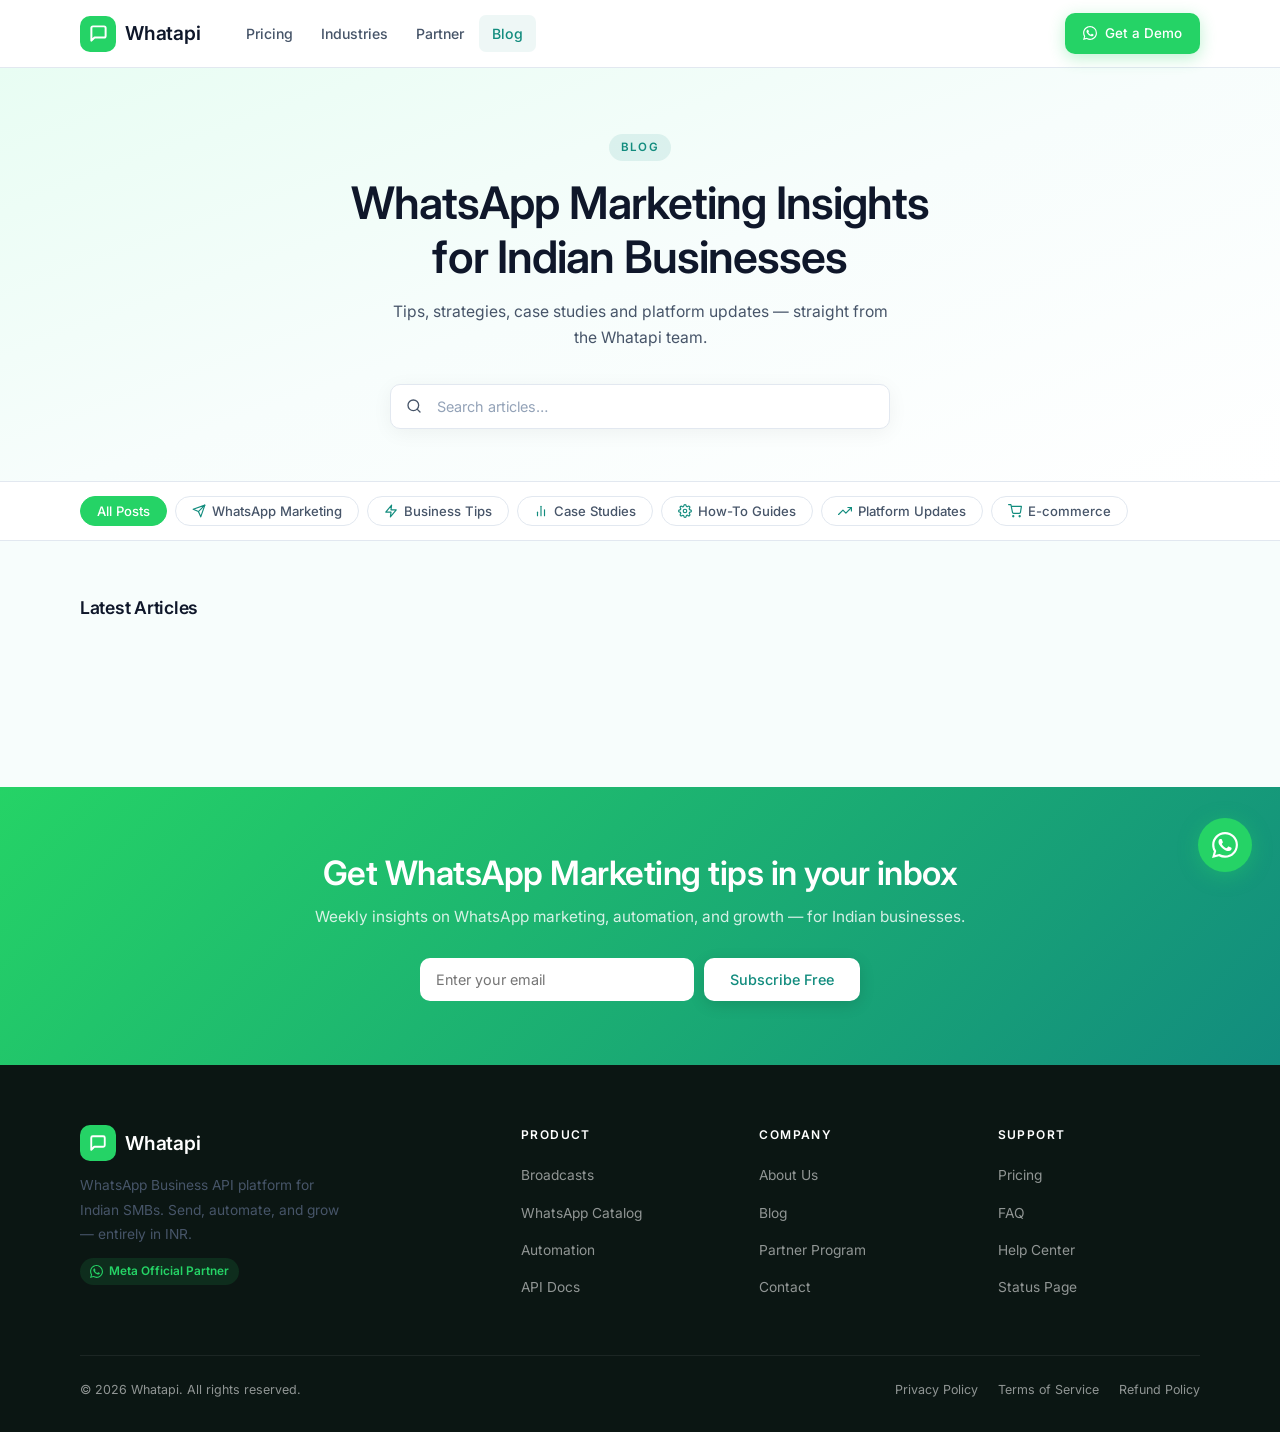
==== commit e4f4a057: "bug(fixed): Remove wrong emoji, update pricing" ====
--- a/blog/index.html
+++ b/blog/index.html
@@ -91,10 +91,10 @@
 </header>
 
 <div class="mobile-menu" id="mobileMenu">
-  <a href="../pages/pricing.html">💰 Pricing</a>
-  <a href="../pages/industries.html">🏭 Industries</a>
-  <a href="../pages/partner.html">🤝 Partner</a>
-  <a href="index.html">📝 Blog</a>
+  <a href="../pages/pricing.html"><svg width="16" height="16" viewBox="0 0 24 24" fill="none" stroke="var(--color-accent)" stroke-width="2" stroke-linecap="round" stroke-linejoin="round"><path d="M20.59 13.41l-7.17 7.17a2 2 0 01-2.83 0L2 12V2h10l8.59 8.59a2 2 0 010 2.82z"/><line x1="7" y1="7" x2="7.01" y2="7"/></svg> Pricing</a>
+  <a href="../pages/industries.html"><svg width="16" height="16" viewBox="0 0 24 24" fill="none" stroke="var(--color-accent)" stroke-width="2" stroke-linecap="round" stroke-linejoin="round"><polygon points="12 2 2 7 12 12 22 7 12 2"/><polyline points="2 17 12 22 22 17"/><polyline points="2 12 12 17 22 12"/></svg> Industries</a>
+  <a href="../pages/partner.html"><svg width="16" height="16" viewBox="0 0 24 24" fill="none" stroke="var(--color-accent)" stroke-width="2" stroke-linecap="round" stroke-linejoin="round"><path d="M17 21v-2a4 4 0 00-4-4H5a4 4 0 00-4 4v2"/><circle cx="9" cy="7" r="4"/><path d="M23 21v-2a4 4 0 00-3-3.87"/><path d="M16 3.13a4 4 0 010 7.75"/></svg> Partner</a>
+  <a href="index.html"><svg width="16" height="16" viewBox="0 0 24 24" fill="none" stroke="var(--color-accent)" stroke-width="2" stroke-linecap="round" stroke-linejoin="round"><path d="M14 2H6a2 2 0 00-2 2v16a2 2 0 002 2h12a2 2 0 002-2V8z"/><polyline points="14 2 14 8 20 8"/><line x1="16" y1="13" x2="8" y2="13"/><line x1="16" y1="17" x2="8" y2="17"/></svg> Blog</a>
   <div class="mobile-cta">
     <a href="../pages/contact.html" class="btn btn-primary full-width">Get a Demo</a>
   </div>
@@ -134,12 +134,12 @@
   <div class="container">
     <div class="blog-filters" id="categoryFilters">
       <button class="filter-pill active" data-cat="all">All Posts</button>
-      <button class="filter-pill" data-cat="WhatsApp Marketing">📢 WhatsApp Marketing</button>
-      <button class="filter-pill" data-cat="Business Tips">💡 Business Tips</button>
-      <button class="filter-pill" data-cat="Case Studies">📊 Case Studies</button>
-      <button class="filter-pill" data-cat="How-To Guides">🛠 How-To Guides</button>
-      <button class="filter-pill" data-cat="Platform Updates">🚀 Platform Updates</button>
-      <button class="filter-pill" data-cat="E-commerce">🛒 E-commerce</button>
+      <button class="filter-pill" data-cat="WhatsApp Marketing"><svg width="14" height="14" viewBox="0 0 24 24" fill="none" stroke="var(--color-accent)" stroke-width="2" stroke-linecap="round" stroke-linejoin="round"><line x1="22" y1="2" x2="11" y2="13"/><polygon points="22 2 15 22 11 13 2 9 22 2"/></svg> WhatsApp Marketing</button>
+      <button class="filter-pill" data-cat="Business Tips"><svg width="14" height="14" viewBox="0 0 24 24" fill="none" stroke="var(--color-accent)" stroke-width="2" stroke-linecap="round" stroke-linejoin="round"><polygon points="13 2 3 14 12 14 11 22 21 10 12 10 13 2"/></svg> Business Tips</button>
+      <button class="filter-pill" data-cat="Case Studies"><svg width="14" height="14" viewBox="0 0 24 24" fill="none" stroke="var(--color-accent)" stroke-width="2" stroke-linecap="round" stroke-linejoin="round"><line x1="18" y1="20" x2="18" y2="10"/><line x1="12" y1="20" x2="12" y2="4"/><line x1="6" y1="20" x2="6" y2="14"/></svg> Case Studies</button>
+      <button class="filter-pill" data-cat="How-To Guides"><svg width="14" height="14" viewBox="0 0 24 24" fill="none" stroke="var(--color-accent)" stroke-width="2" stroke-linecap="round" stroke-linejoin="round"><circle cx="12" cy="12" r="3"/><path d="M19.4 15a1.65 1.65 0 00.33 1.82l.06.06a2 2 0 010 2.83 2 2 0 01-2.83 0l-.06-.06a1.65 1.65 0 00-1.82-.33 1.65 1.65 0 00-1 1.51V21a2 2 0 01-4 0v-.09A1.65 1.65 0 009 19.4a1.65 1.65 0 00-1.82.33l-.06.06a2 2 0 01-2.83 0 2 2 0 010-2.83l.06-.06A1.65 1.65 0 004.68 15a1.65 1.65 0 00-1.51-1H3a2 2 0 010-4h.09A1.65 1.65 0 004.6 9a1.65 1.65 0 00-.33-1.82l-.06-.06a2 2 0 010-2.83 2 2 0 012.83 0l.06.06A1.65 1.65 0 009 4.68a1.65 1.65 0 001-1.51V3a2 2 0 014 0v.09a1.65 1.65 0 001 1.51 1.65 1.65 0 001.82-.33l.06-.06a2 2 0 012.83 0 2 2 0 010 2.83l-.06.06A1.65 1.65 0 0019.4 9a1.65 1.65 0 001.51 1H21a2 2 0 010 4h-.09a1.65 1.65 0 00-1.51 1z"/></svg> How-To Guides</button>
+      <button class="filter-pill" data-cat="Platform Updates"><svg width="14" height="14" viewBox="0 0 24 24" fill="none" stroke="var(--color-accent)" stroke-width="2" stroke-linecap="round" stroke-linejoin="round"><polyline points="23 6 13.5 15.5 8.5 10.5 1 18"/><polyline points="17 6 23 6 23 12"/></svg> Platform Updates</button>
+      <button class="filter-pill" data-cat="E-commerce"><svg width="14" height="14" viewBox="0 0 24 24" fill="none" stroke="var(--color-accent)" stroke-width="2" stroke-linecap="round" stroke-linejoin="round"><circle cx="9" cy="21" r="1"/><circle cx="20" cy="21" r="1"/><path d="M1 1h4l2.68 13.39a2 2 0 001.99 1.61h9.72a2 2 0 001.98-1.68l1.6-10.32H6"/></svg> E-commerce</button>
     </div>
   </div>
 </div>
@@ -263,6 +263,19 @@
   'Education':          '#8B5CF6',
 };
 
+const BLOG_ICONS = {
+  '📢': `<svg width="48" height="48" viewBox="0 0 24 24" fill="none" stroke="var(--color-accent)" stroke-width="1.5" stroke-linecap="round" stroke-linejoin="round"><line x1="22" y1="2" x2="11" y2="13"/><polygon points="22 2 15 22 11 13 2 9 22 2"/></svg>`,
+  '📣': `<svg width="48" height="48" viewBox="0 0 24 24" fill="none" stroke="var(--color-accent)" stroke-width="1.5" stroke-linecap="round" stroke-linejoin="round"><polygon points="11 5 6 9 2 9 2 15 6 15 11 19 11 5"/><path d="M19.07 4.93a10 10 0 010 14.14M15.54 8.46a5 5 0 010 7.07"/></svg>`,
+  '🛒': `<svg width="48" height="48" viewBox="0 0 24 24" fill="none" stroke="var(--color-accent)" stroke-width="1.5" stroke-linecap="round" stroke-linejoin="round"><circle cx="9" cy="21" r="1"/><circle cx="20" cy="21" r="1"/><path d="M1 1h4l2.68 13.39a2 2 0 001.99 1.61h9.72a2 2 0 001.98-1.68l1.6-10.32H6"/></svg>`,
+  '🤖': `<svg width="48" height="48" viewBox="0 0 24 24" fill="none" stroke="var(--color-accent)" stroke-width="1.5" stroke-linecap="round" stroke-linejoin="round"><rect x="4" y="4" width="16" height="16" rx="2" ry="2"/><rect x="9" y="9" width="6" height="6"/><line x1="9" y1="1" x2="9" y2="4"/><line x1="15" y1="1" x2="15" y2="4"/><line x1="9" y1="20" x2="9" y2="23"/><line x1="15" y1="20" x2="15" y2="23"/><line x1="20" y1="9" x2="23" y2="9"/><line x1="20" y1="14" x2="23" y2="14"/><line x1="1" y1="9" x2="4" y2="9"/><line x1="1" y1="14" x2="4" y2="14"/></svg>`,
+  '💡': `<svg width="48" height="48" viewBox="0 0 24 24" fill="none" stroke="var(--color-accent)" stroke-width="1.5" stroke-linecap="round" stroke-linejoin="round"><polygon points="13 2 3 14 12 14 11 22 21 10 12 10 13 2"/></svg>`,
+  '🛍️': `<svg width="48" height="48" viewBox="0 0 24 24" fill="none" stroke="var(--color-accent)" stroke-width="1.5" stroke-linecap="round" stroke-linejoin="round"><rect x="3" y="3" width="7" height="7"/><rect x="14" y="3" width="7" height="7"/><rect x="14" y="14" width="7" height="7"/><rect x="3" y="14" width="7" height="7"/></svg>`,
+  '🚀': `<svg width="48" height="48" viewBox="0 0 24 24" fill="none" stroke="var(--color-accent)" stroke-width="1.5" stroke-linecap="round" stroke-linejoin="round"><polyline points="23 6 13.5 15.5 8.5 10.5 1 18"/><polyline points="17 6 23 6 23 12"/></svg>`,
+  '🏠': `<svg width="48" height="48" viewBox="0 0 24 24" fill="none" stroke="var(--color-accent)" stroke-width="1.5" stroke-linecap="round" stroke-linejoin="round"><path d="M3 9l9-7 9 7v11a2 2 0 01-2 2H5a2 2 0 01-2-2z"/><polyline points="9 22 9 12 15 12 15 22"/></svg>`,
+  '📝': `<svg width="48" height="48" viewBox="0 0 24 24" fill="none" stroke="var(--color-accent)" stroke-width="1.5" stroke-linecap="round" stroke-linejoin="round"><path d="M14 2H6a2 2 0 00-2 2v16a2 2 0 002 2h12a2 2 0 002-2V8z"/><polyline points="14 2 14 8 20 8"/><line x1="16" y1="13" x2="8" y2="13"/><line x1="16" y1="17" x2="8" y2="17"/></svg>`,
+  '🔍': `<svg width="48" height="48" viewBox="0 0 24 24" fill="none" stroke="var(--color-accent)" stroke-width="1.5" stroke-linecap="round" stroke-linejoin="round"><circle cx="11" cy="11" r="8"/><line x1="21" y1="21" x2="16.65" y2="16.65"/></svg>`,
+};
+
 /* ── Sample / Fallback Posts ───────────────────────────────── */
 const SAMPLE_POSTS = [
   {
@@ -475,7 +488,7 @@
   if (!filtered.length) {
     grid.innerHTML = `
       <div class="blog-empty">
-        <div class="blog-empty-icon">🔍</div>
+        <div class="blog-empty-icon">${BLOG_ICONS['🔍']}</div>
         <h3>No articles found</h3>
         <p>Try a different search or browse another category.</p>
         <button class="btn btn-outline" onclick="resetFilters()">View All Articles</button>
@@ -505,7 +518,7 @@
 
   const imgHtml  = p.thumbnail
     ? `<img src="${p.thumbnail}" alt="${escHtml(p.title)}" class="blog-card-img" loading="lazy" width="800" height="450" />`
-    : `<div class="blog-card-placeholder">${p.emoji || '📝'}</div>`;
+    : `<div class="blog-card-placeholder">${BLOG_ICONS[p.emoji] || BLOG_ICONS['📝']}</div>`;
 
   return `
     <article class="blog-card${featured ? ' blog-card-featured' : ''}" role="listitem">
--- a/styles/main.css
+++ b/styles/main.css
@@ -608,6 +608,38 @@
 .use-case-card h3 { margin-bottom: 5px; font-size: .98rem; }
 .use-case-card p  { font-size: .86rem; }
 
+/* ── Free plan banner ───────────────────────────────────────── */
+.free-plan-banner {
+  display: flex;
+  flex-wrap: wrap;
+  align-items: center;
+  gap: 10px;
+  background: rgba(37,211,102,.08);
+  border: 1px solid rgba(37,211,102,.25);
+  border-radius: var(--radius);
+  padding: 14px 20px;
+  margin-bottom: 28px;
+  font-size: .875rem;
+  color: var(--color-text-muted);
+}
+.free-plan-banner .free-badge {
+  background: var(--color-primary);
+  color: #fff;
+  font-size: .72rem;
+  font-weight: 600;
+  padding: 3px 10px;
+  border-radius: 20px;
+  white-space: nowrap;
+  flex-shrink: 0;
+}
+.free-plan-banner a {
+  color: var(--color-accent);
+  font-weight: 600;
+  margin-left: auto;
+  white-space: nowrap;
+}
+.free-plan-banner a:hover { text-decoration: underline; }
+
 /* ── Pricing ────────────────────────────────────────────────── */
 .pricing { background: var(--color-bg); }
 .pricing-grid {
--- a/styles/blog.css
+++ b/styles/blog.css
@@ -171,8 +171,8 @@
   display: flex;
   align-items: center;
   justify-content: center;
-  font-size: 2.5rem;
-}
+}
+.blog-card-placeholder svg { stroke: rgba(255,255,255,.9); }
 .blog-card-cat {
   position: absolute;
   top: 12px;
@@ -444,8 +444,10 @@
   display: flex;
   align-items: center;
   justify-content: center;
-  font-size: 4rem;
-}
+}
+.post-icon-placeholder { display: flex; align-items: center; justify-content: center; }
+.post-icon-placeholder svg,
+.post-thumbnail-wrap svg { width: 64px; height: 64px; stroke: rgba(255,255,255,.9); }
 .post-thumbnail-wrap img {
   width: 100%;
   height: 100%;
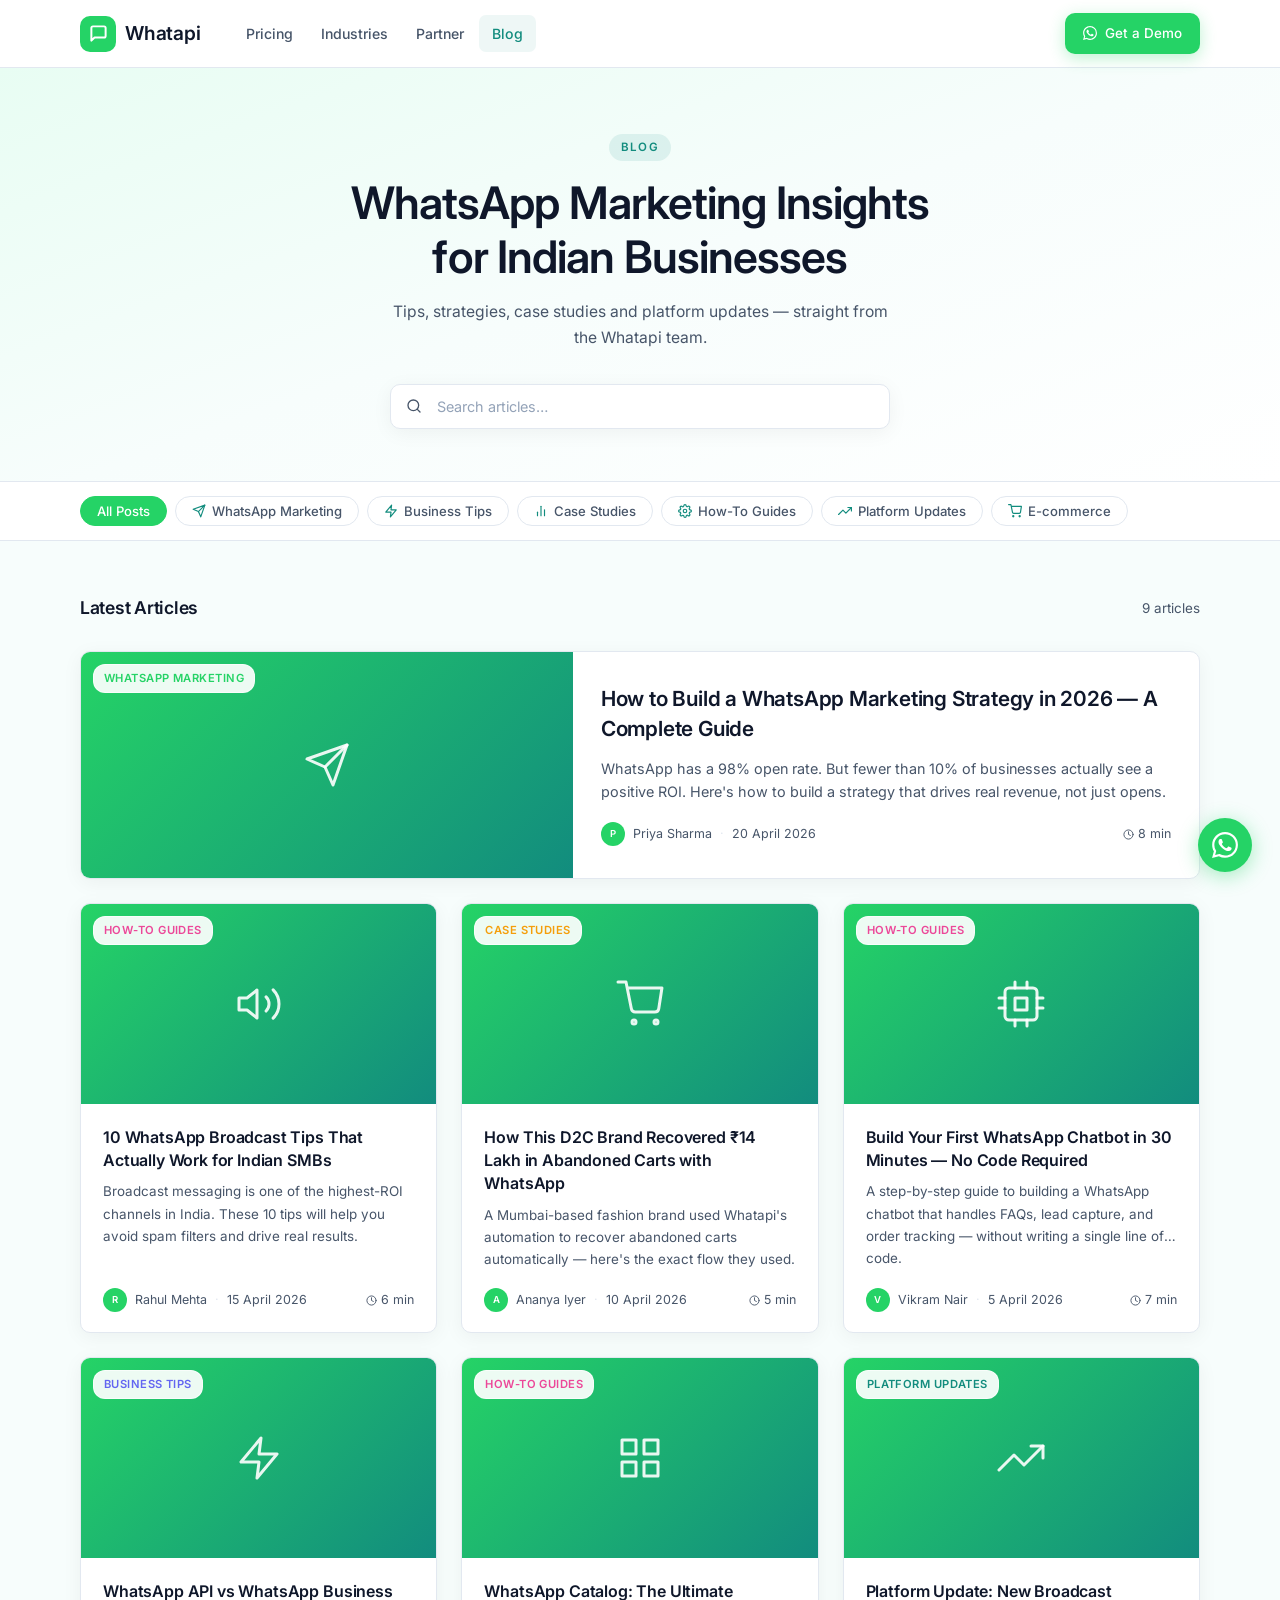
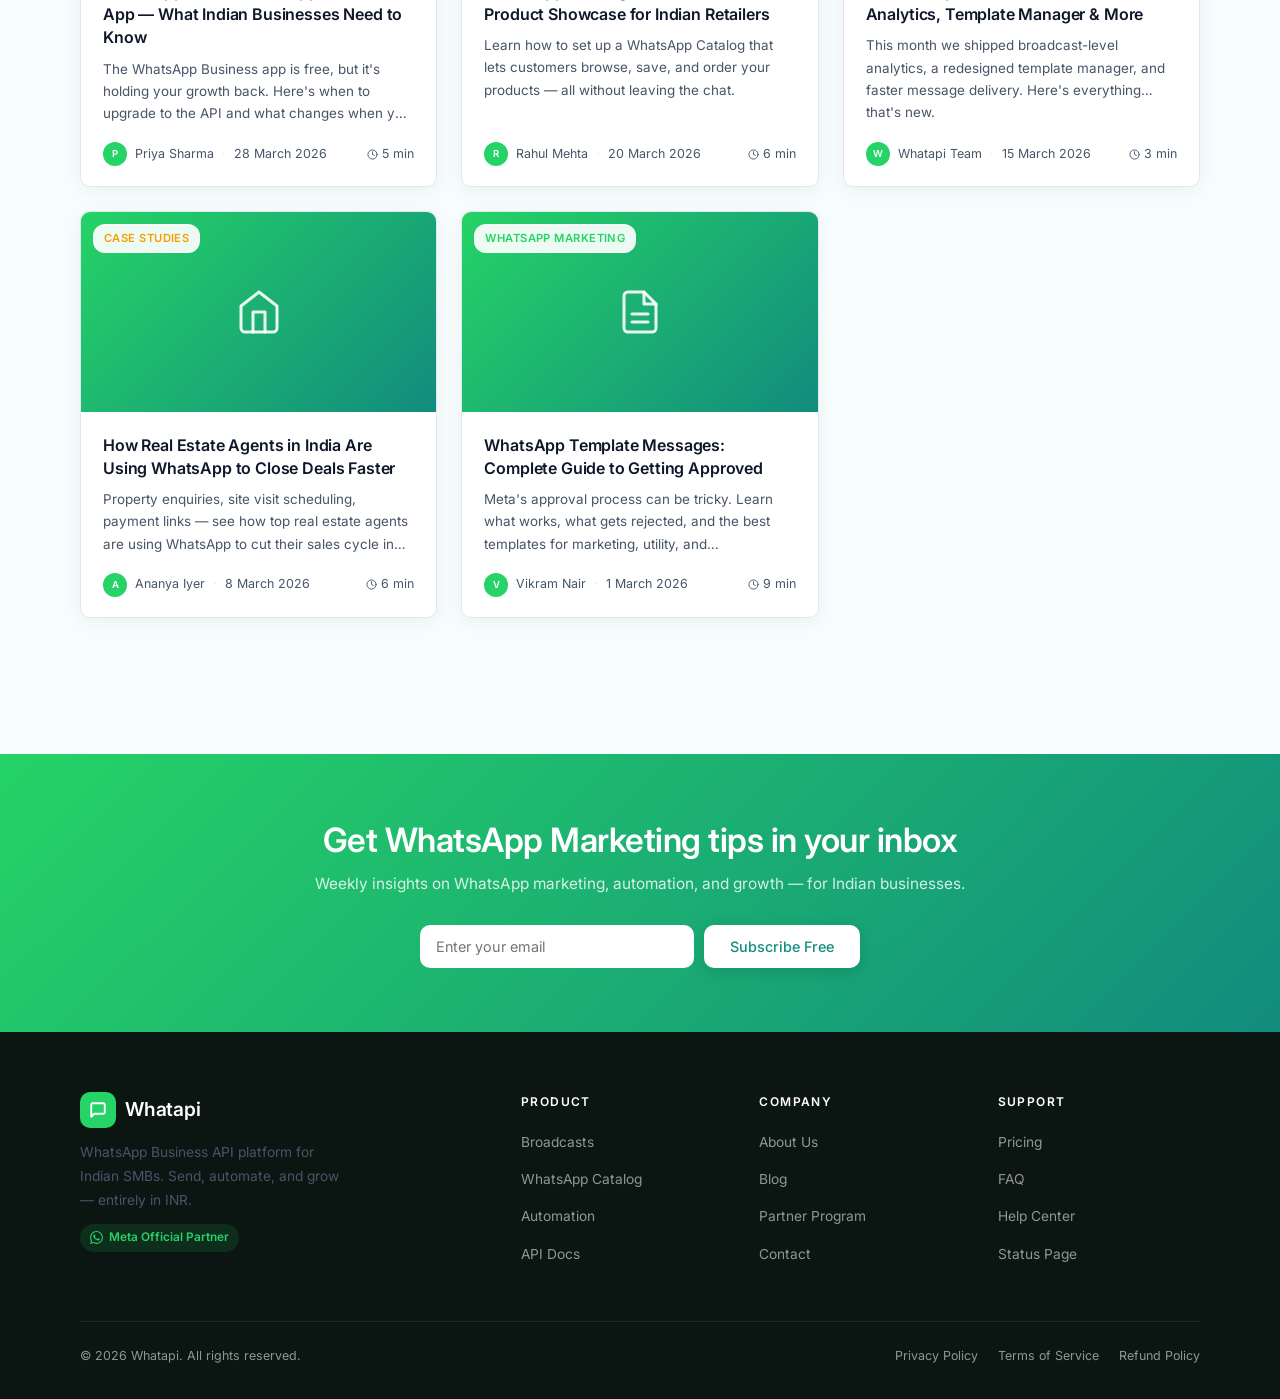
==== commit 9aa4f3b5: "bug(fixed): Admin, Post Formating & contact form" ====
--- a/blog/index.html
+++ b/blog/index.html
@@ -248,7 +248,7 @@
 <script>
 /* ── Config ─────────────────────────────────────────────────── */
 // After deploying backend to Hostinger, update this URL:
-const API_BASE = '';  // e.g. 'https://yourdomain.com/backend/api'
+const API_BASE = '/backend/api';
 
 const POSTS_PER_PAGE = 9;
 
@@ -282,7 +282,7 @@
     id: 1,
     slug: 'whatsapp-marketing-strategy-2026',
     title: 'How to Build a WhatsApp Marketing Strategy in 2026 — A Complete Guide',
-    excerpt: 'WhatsApp has a 98% open rate. But fewer than 10% of businesses actually see a positive ROI. Here's how to build a strategy that drives real revenue, not just opens.',
+    excerpt: "WhatsApp has a 98% open rate. But fewer than 10% of businesses actually see a positive ROI. Here's how to build a strategy that drives real revenue, not just opens.",
     category: 'WhatsApp Marketing',
     author_name: 'Priya Sharma',
     author_role: 'Marketing Lead',
@@ -310,7 +310,7 @@
     id: 3,
     slug: 'ecommerce-whatsapp-abandoned-cart',
     title: 'How This D2C Brand Recovered ₹14 Lakh in Abandoned Carts with WhatsApp',
-    excerpt: 'A Mumbai-based fashion brand used Whatapi's automation to recover abandoned carts automatically — here's the exact flow they used.',
+    excerpt: `A Mumbai-based fashion brand used Whatapi's automation to recover abandoned carts automatically — here's the exact flow they used.`,
     category: 'Case Studies',
     author_name: 'Ananya Iyer',
     author_role: 'Customer Success',
@@ -338,7 +338,7 @@
     id: 5,
     slug: 'whatsapp-api-vs-business-app',
     title: 'WhatsApp API vs WhatsApp Business App — What Indian Businesses Need to Know',
-    excerpt: 'The WhatsApp Business app is free, but it's holding your growth back. Here's when to upgrade to the API and what changes when you do.',
+    excerpt: `The WhatsApp Business app is free, but it's holding your growth back. Here's when to upgrade to the API and what changes when you do.`,
     category: 'Business Tips',
     author_name: 'Priya Sharma',
     author_role: 'Marketing Lead',
@@ -366,7 +366,7 @@
     id: 7,
     slug: 'whatapi-platform-update-april-2026',
     title: 'Platform Update: New Broadcast Analytics, Template Manager & More',
-    excerpt: 'This month we shipped broadcast-level analytics, a redesigned template manager, and faster message delivery. Here's everything that's new.',
+    excerpt: `This month we shipped broadcast-level analytics, a redesigned template manager, and faster message delivery. Here's everything that's new.`,
     category: 'Platform Updates',
     author_name: 'Whatapi Team',
     author_role: '',
@@ -394,7 +394,7 @@
     id: 9,
     slug: 'whatsapp-template-messages-guide',
     title: 'WhatsApp Template Messages: Complete Guide to Getting Approved',
-    excerpt: 'Meta's approval process can be tricky. Learn what works, what gets rejected, and the best templates for marketing, utility, and authentication messages.',
+    excerpt: `Meta's approval process can be tricky. Learn what works, what gets rejected, and the best templates for marketing, utility, and authentication messages.`,
     category: 'WhatsApp Marketing',
     author_name: 'Vikram Nair',
     author_role: 'Product Team',
@@ -516,8 +516,8 @@
   const initial  = p.author_name.charAt(0).toUpperCase();
   const postUrl  = `post.html?slug=${p.slug}`;
 
-  const imgHtml  = p.thumbnail
-    ? `<img src="${p.thumbnail}" alt="${escHtml(p.title)}" class="blog-card-img" loading="lazy" width="800" height="450" />`
+  const imgHtml  = p.thumbnail_url
+    ? `<img src="${p.thumbnail_url}" alt="${escHtml(p.title)}" class="blog-card-img" loading="lazy" width="800" height="450" />`
     : `<div class="blog-card-placeholder">${BLOG_ICONS[p.emoji] || BLOG_ICONS['📝']}</div>`;
 
   return `
--- a/styles/blog.css
+++ b/styles/blog.css
@@ -327,373 +327,6 @@
 .page-btn.page-arrow { font-size: 1rem; }
 
 /* ── Blog Post ──────────────────────────────────────────────── */
-.post-hero {
-  background: linear-gradient(160deg, #e8fdf3 0%, #f7fdfc 60%, #fff 100%);
-  border-bottom: 1px solid var(--color-border);
-  padding: 52px 0 0;
-}
-.post-breadcrumb {
-  display: flex;
-  align-items: center;
-  gap: 8px;
-  font-size: .78rem;
-  color: var(--color-text-muted);
-  margin-bottom: 20px;
-  flex-wrap: wrap;
-}
-.post-breadcrumb a { color: var(--color-accent); transition: color var(--transition); }
-.post-breadcrumb a:hover { color: var(--color-primary); }
-.post-breadcrumb svg { flex-shrink: 0; }
-.post-hero-cat {
-  display: inline-block;
-  font-size: .72rem;
-  font-weight: 600;
-  letter-spacing: .08em;
-  text-transform: uppercase;
-  padding: 4px 12px;
-  border-radius: 20px;
-  background: rgba(37,211,102,.12);
-  color: var(--color-accent);
-  margin-bottom: 16px;
-}
-.post-hero h1 {
-  font-size: clamp(1.7rem, 4vw, 2.6rem);
-  margin-bottom: 16px;
-  max-width: 800px;
-  line-height: 1.22;
-}
-.post-hero-excerpt {
-  font-size: 1.05rem;
-  color: var(--color-text-muted);
-  max-width: 680px;
-  line-height: 1.72;
-  margin-bottom: 28px;
-}
-.post-meta-bar {
-  display: flex;
-  align-items: center;
-  gap: 16px;
-  padding: 20px 0;
-  border-top: 1px solid var(--color-border);
-  flex-wrap: wrap;
-}
-.post-author-wrap {
-  display: flex;
-  align-items: center;
-  gap: 10px;
-}
-.post-author-avatar {
-  width: 40px;
-  height: 40px;
-  border-radius: 50%;
-  background: var(--color-primary);
-  color: #fff;
-  font-size: .88rem;
-  font-weight: 600;
-  display: flex;
-  align-items: center;
-  justify-content: center;
-  flex-shrink: 0;
-}
-.post-author-name { font-size: .88rem; font-weight: 600; color: var(--color-text); }
-.post-author-role { font-size: .76rem; color: var(--color-text-muted); }
-.post-meta-sep { color: var(--color-border); font-size: .9rem; }
-.post-meta-item {
-  display: flex;
-  align-items: center;
-  gap: 5px;
-  font-size: .82rem;
-  color: var(--color-text-muted);
-}
-.post-share-wrap {
-  margin-left: auto;
-  display: flex;
-  align-items: center;
-  gap: 6px;
-}
-.share-btn {
-  width: 34px;
-  height: 34px;
-  border-radius: 8px;
-  border: 1.5px solid var(--color-border);
-  background: #fff;
-  display: flex;
-  align-items: center;
-  justify-content: center;
-  cursor: pointer;
-  font-size: .88rem;
-  transition: all var(--transition);
-  text-decoration: none;
-  color: var(--color-text-muted);
-}
-.share-btn:hover {
-  border-color: var(--color-primary);
-  color: var(--color-accent);
-  background: rgba(37,211,102,.06);
-}
-.share-btn.wa { color: #25D366; }
-.share-btn.wa:hover { background: rgba(37,211,102,.1); border-color: #25D366; }
-
-/* Post thumbnail */
-.post-thumbnail-wrap {
-  margin-top: 36px;
-  border-radius: var(--radius) var(--radius) 0 0;
-  overflow: hidden;
-  aspect-ratio: 21 / 8;
-  background: linear-gradient(135deg, #25D366, #128C7E);
-  display: flex;
-  align-items: center;
-  justify-content: center;
-}
-.post-icon-placeholder { display: flex; align-items: center; justify-content: center; }
-.post-icon-placeholder svg,
-.post-thumbnail-wrap svg { width: 64px; height: 64px; stroke: rgba(255,255,255,.9); }
-.post-thumbnail-wrap img {
-  width: 100%;
-  height: 100%;
-  object-fit: cover;
-  display: block;
-}
-
-/* ── Post Layout ────────────────────────────────────────────── */
-.post-body { padding: 64px 0 80px; }
-.post-layout {
-  display: grid;
-  grid-template-columns: 1fr;
-  gap: 48px;
-  align-items: start;
-}
-
-/* ── Post Content Typography ────────────────────────────────── */
-.post-content { min-width: 0; }
-.post-content h2 {
-  font-size: 1.5rem;
-  font-weight: 600;
-  letter-spacing: -.015em;
-  color: var(--color-text);
-  margin: 40px 0 14px;
-  padding-top: 8px;
-}
-.post-content h3 {
-  font-size: 1.15rem;
-  font-weight: 600;
-  color: var(--color-text);
-  margin: 30px 0 10px;
-}
-.post-content h4 {
-  font-size: .95rem;
-  font-weight: 600;
-  color: var(--color-text);
-  margin: 22px 0 8px;
-}
-.post-content p {
-  font-size: .97rem;
-  line-height: 1.82;
-  color: var(--color-text-muted);
-  margin-bottom: 20px;
-}
-.post-content ul,
-.post-content ol {
-  margin: 0 0 20px 20px;
-}
-.post-content ul { list-style: disc; }
-.post-content ol { list-style: decimal; }
-.post-content li {
-  font-size: .95rem;
-  color: var(--color-text-muted);
-  line-height: 1.75;
-  margin-bottom: 6px;
-  padding-left: 4px;
-}
-.post-content a {
-  color: var(--color-accent);
-  text-decoration: underline;
-  text-underline-offset: 3px;
-  transition: color var(--transition);
-}
-.post-content a:hover { color: var(--color-primary); }
-.post-content strong { color: var(--color-text); font-weight: 600; }
-.post-content blockquote {
-  margin: 28px 0;
-  padding: 20px 24px;
-  border-left: 4px solid var(--color-primary);
-  background: rgba(37,211,102,.05);
-  border-radius: 0 var(--radius) var(--radius) 0;
-}
-.post-content blockquote p {
-  font-size: 1rem;
-  font-style: italic;
-  margin-bottom: 0;
-  color: var(--color-text);
-}
-.post-content code {
-  font-family: 'Courier New', monospace;
-  font-size: .85em;
-  background: rgba(37,211,102,.08);
-  border: 1px solid rgba(37,211,102,.15);
-  color: #0E6E63;
-  padding: 2px 7px;
-  border-radius: 5px;
-}
-.post-content pre {
-  background: #0F172A;
-  border-radius: var(--radius);
-  padding: 20px 22px;
-  overflow-x: auto;
-  margin: 24px 0;
-}
-.post-content pre code {
-  background: none;
-  border: none;
-  color: #A5F3D0;
-  font-size: .88rem;
-  padding: 0;
-}
-.post-content img {
-  max-width: 100%;
-  border-radius: var(--radius);
-  margin: 24px 0;
-  box-shadow: var(--shadow-md);
-}
-.post-content table {
-  width: 100%;
-  border-collapse: collapse;
-  margin: 24px 0;
-  font-size: .88rem;
-}
-.post-content table th {
-  background: rgba(37,211,102,.08);
-  color: var(--color-text);
-  font-weight: 600;
-  text-align: left;
-  padding: 12px 16px;
-  border: 1px solid var(--color-border);
-}
-.post-content table td {
-  padding: 10px 16px;
-  border: 1px solid var(--color-border);
-  color: var(--color-text-muted);
-}
-.post-content table tr:nth-child(even) td { background: rgba(0,0,0,.02); }
-.post-content hr {
-  border: none;
-  border-top: 1px solid var(--color-border);
-  margin: 40px 0;
-}
-
-/* In-article CTA box */
-.post-cta-box {
-  background: linear-gradient(135deg, #25D366 0%, #128C7E 100%);
-  border-radius: var(--radius);
-  padding: 32px 28px;
-  margin: 40px 0;
-  text-align: center;
-}
-.post-cta-box h3 { color: #fff; margin-bottom: 8px; }
-.post-cta-box p  { color: rgba(255,255,255,.85); font-size: .9rem; margin-bottom: 20px; }
-
-/* Tags */
-.post-tags {
-  display: flex;
-  flex-wrap: wrap;
-  gap: 8px;
-  margin-top: 40px;
-  padding-top: 24px;
-  border-top: 1px solid var(--color-border);
-}
-.post-tag {
-  font-size: .76rem;
-  font-weight: 500;
-  padding: 4px 12px;
-  border-radius: 12px;
-  border: 1.5px solid var(--color-border);
-  color: var(--color-text-muted);
-  background: #fff;
-  cursor: pointer;
-  transition: all var(--transition);
-}
-.post-tag:hover {
-  border-color: var(--color-primary);
-  color: var(--color-accent);
-}
-
-/* ── Author Bio ─────────────────────────────────────────────── */
-.author-bio {
-  background: var(--color-card);
-  border: 1px solid var(--color-border);
-  border-radius: var(--radius);
-  padding: 28px;
-  box-shadow: var(--shadow);
-  display: flex;
-  gap: 20px;
-  margin-top: 48px;
-  align-items: flex-start;
-}
-.author-bio-avatar {
-  width: 64px;
-  height: 64px;
-  border-radius: 50%;
-  background: var(--color-primary);
-  color: #fff;
-  font-size: 1.4rem;
-  font-weight: 600;
-  display: flex;
-  align-items: center;
-  justify-content: center;
-  flex-shrink: 0;
-}
-.author-bio-label {
-  font-size: .7rem;
-  font-weight: 600;
-  text-transform: uppercase;
-  letter-spacing: .1em;
-  color: var(--color-text-muted);
-  margin-bottom: 4px;
-}
-.author-bio-name { font-size: 1rem; font-weight: 600; margin-bottom: 4px; }
-.author-bio-role { font-size: .8rem; color: var(--color-accent); font-weight: 500; margin-bottom: 10px; }
-.author-bio-text { font-size: .86rem; color: var(--color-text-muted); line-height: 1.72; }
-
-/* ── Table of Contents ──────────────────────────────────────── */
-.post-toc-col { display: none; }
-.toc-card {
-  background: var(--color-card);
-  border: 1px solid var(--color-border);
-  border-radius: var(--radius);
-  padding: 22px 20px;
-  box-shadow: var(--shadow);
-  position: sticky;
-  top: calc(var(--nav-h) + 20px);
-}
-.toc-title {
-  font-size: .72rem;
-  font-weight: 600;
-  text-transform: uppercase;
-  letter-spacing: .1em;
-  color: var(--color-text-muted);
-  margin-bottom: 14px;
-  padding-bottom: 12px;
-  border-bottom: 1px solid var(--color-border);
-}
-.toc-list { display: flex; flex-direction: column; gap: 2px; }
-.toc-link {
-  font-size: .82rem;
-  font-weight: 500;
-  color: var(--color-text-muted);
-  padding: 5px 8px;
-  border-radius: 6px;
-  display: block;
-  transition: all var(--transition);
-  border-left: 2px solid transparent;
-  line-height: 1.4;
-}
-.toc-link:hover { color: var(--color-accent); background: rgba(37,211,102,.05); }
-.toc-link.active {
-  color: var(--color-accent);
-  border-left-color: var(--color-primary);
-  background: rgba(37,211,102,.07);
-}
-.toc-link.toc-h3 { padding-left: 20px; font-size: .78rem; font-weight: 400; }
 
 /* Reading progress bar */
 .reading-progress {
@@ -707,13 +340,444 @@
   transition: width .1s linear;
 }
 
+/* Hero — image-first, no top padding */
+.post-hero {
+  background: #fff;
+  padding: 0;
+}
+
+/* Post containers — same width as navbar (global --max-w) */
+.post-hero .container { padding-top: 40px; }
+.post-hero-inner { max-width: 740px; }
+.post-body .container { max-width: 780px; }
+
+.post-breadcrumb-row {
+  display: flex;
+  align-items: center;
+  justify-content: space-between;
+  gap: 12px;
+  margin-bottom: 24px;
+  flex-wrap: wrap;
+}
+.post-breadcrumb {
+  display: flex;
+  align-items: center;
+  gap: 8px;
+  font-size: .78rem;
+  color: var(--color-text-muted);
+  flex-wrap: wrap;
+}
+.post-breadcrumb a { color: var(--color-accent); transition: color var(--transition); }
+.post-breadcrumb a:hover { color: var(--color-primary); }
+.post-breadcrumb svg { flex-shrink: 0; }
+
+.post-admin-link {
+  display: inline-flex;
+  align-items: center;
+  gap: 6px;
+  font-size: .75rem;
+  font-weight: 500;
+  color: var(--color-accent);
+  text-decoration: none;
+  border: 1px solid rgba(37,211,102,.3);
+  background: rgba(37,211,102,.06);
+  border-radius: 20px;
+  padding: 4px 12px 4px 10px;
+  white-space: nowrap;
+  transition: all var(--transition);
+}
+.post-admin-link:hover {
+  background: rgba(37,211,102,.14);
+  border-color: var(--color-primary);
+  color: var(--color-accent);
+}
+.post-status-dot {
+  width: 7px;
+  height: 7px;
+  border-radius: 50%;
+  background: #94A3B8;
+  flex-shrink: 0;
+}
+.post-status-dot.is-live {
+  background: var(--color-primary);
+  animation: dot-pulse 2s ease-in-out infinite;
+}
+@keyframes dot-pulse {
+  0%, 100% { opacity: 1; }
+  50%       { opacity: .45; }
+}
+
+.post-hero-cat {
+  display: inline-block;
+  font-size: .72rem;
+  font-weight: 600;
+  letter-spacing: .08em;
+  text-transform: uppercase;
+  padding: 4px 12px;
+  border-radius: 20px;
+  background: rgba(37,211,102,.12);
+  color: var(--color-accent);
+  margin-bottom: 20px;
+}
+
+/* Title — large, dark, tight */
+.post-hero h1 {
+  font-size: clamp(1.9rem, 4.5vw, 2.8rem);
+  font-weight: 600;
+  line-height: 1.18;
+  letter-spacing: -.025em;
+  color: #111;
+  margin-bottom: 20px;
+}
+
+/* Excerpt — subtitle style */
+.post-hero-excerpt {
+  font-size: 1.15rem;
+  color: #555;
+  line-height: 1.72;
+  margin-bottom: 32px;
+  font-weight: 400;
+}
+
+/* Author + meta bar */
+.post-meta-bar {
+  display: flex;
+  align-items: center;
+  gap: 16px;
+  padding: 18px 0;
+  border-top: 1px solid var(--color-border);
+  border-bottom: 1px solid var(--color-border);
+  flex-wrap: wrap;
+}
+.post-author-wrap { display: flex; align-items: center; gap: 12px; }
+.post-author-avatar {
+  width: 44px;
+  height: 44px;
+  border-radius: 50%;
+  background: var(--color-primary);
+  color: #fff;
+  font-size: .95rem;
+  font-weight: 600;
+  display: flex;
+  align-items: center;
+  justify-content: center;
+  flex-shrink: 0;
+}
+.post-author-name { font-size: .9rem; font-weight: 600; color: #111; }
+.post-author-role { font-size: .76rem; color: #888; }
+.post-meta-sep { color: #ddd; }
+.post-meta-item {
+  display: flex;
+  align-items: center;
+  gap: 5px;
+  font-size: .82rem;
+  color: #888;
+}
+.post-share-wrap {
+  margin-left: auto;
+  display: flex;
+  align-items: center;
+  gap: 6px;
+}
+.share-btn {
+  width: 34px;
+  height: 34px;
+  border-radius: 50%;
+  border: 1.5px solid #e5e5e5;
+  background: #fff;
+  display: flex;
+  align-items: center;
+  justify-content: center;
+  cursor: pointer;
+  transition: all var(--transition);
+  text-decoration: none;
+  color: #888;
+}
+.share-btn:hover { border-color: var(--color-primary); color: var(--color-accent); background: rgba(37,211,102,.06); }
+.share-btn.wa { color: #25D366; }
+.share-btn.wa:hover { background: rgba(37,211,102,.1); border-color: #25D366; }
+
+/* Thumbnail — full viewport width, above title */
+.post-thumbnail-wrap {
+  width: 100%;
+  margin: 0;
+  border-radius: 0;
+  overflow: hidden;
+  aspect-ratio: 16 / 7;
+  background: linear-gradient(135deg, #25D366, #128C7E);
+  display: flex;
+  align-items: center;
+  justify-content: center;
+}
+.post-icon-placeholder { display: flex; align-items: center; justify-content: center; width: 100%; height: 100%; }
+.post-icon-placeholder svg,
+.post-thumbnail-wrap svg { width: 96px; height: 96px; stroke: rgba(255,255,255,.85); }
+.post-thumbnail-wrap img { width: 100%; height: 100%; object-fit: cover; display: block; }
+
+/* ── Post Layout ────────────────────────────────────────────── */
+.post-body {
+  background: #fff;
+  padding: 56px 0 96px;
+}
+.post-layout {
+  display: grid;
+  grid-template-columns: 1fr;
+  gap: 56px;
+  align-items: start;
+}
+
+/* ── Post Content Typography ────────────────────────────────── */
+.post-content { min-width: 0; }
+
+.post-content h2 {
+  font-size: 1.45rem;
+  font-weight: 600;
+  letter-spacing: -.018em;
+  color: #111;
+  margin: 2em 0 0.5em;
+  line-height: 1.28;
+}
+.post-content h3 {
+  font-size: 1.15rem;
+  font-weight: 600;
+  color: #111;
+  margin: 1.6em 0 0.4em;
+  line-height: 1.35;
+}
+.post-content h4 {
+  font-size: 1rem;
+  font-weight: 600;
+  color: #222;
+  margin: 1.4em 0 0.35em;
+}
+
+/* Body text */
+.post-content p {
+  font-size: 1.05rem;
+  line-height: 1.78;
+  color: #292929;
+  margin: 0 0 0.55em;
+}
+
+/* Quill adds <p><br></p> for blank lines — collapse them */
+.post-content p:has(> br:only-child),
+.post-content p:empty {
+  margin: 0;
+  line-height: 0;
+  height: 0.4em;
+}
+
+.post-content ul,
+.post-content ol {
+  margin: 0 0 0 1.3em;
+  padding: 0;
+}
+.post-content ul { list-style: disc; }
+.post-content ol { list-style: decimal; }
+
+/* When Quill wraps each <li> in its own <ul>, stack them flush */
+.post-content ul + ul,
+.post-content ol + ol { margin-top: 0; }
+
+.post-content li {
+  font-size: 1.02rem;
+  color: #292929;
+  line-height: 1.65;
+  margin-bottom: 0;
+  padding-left: 2px;
+}
+.post-content li p { margin: 0; height: auto; }
+
+/* Add one block of space only after the last list in a group */
+.post-content ul + p,
+.post-content ol + p { margin-top: 0.8em; }
+
+.post-content a { color: var(--color-accent); text-decoration: underline; text-underline-offset: 3px; transition: color var(--transition); }
+.post-content a:hover { color: var(--color-primary); }
+.post-content strong { color: #111; font-weight: 600; }
+.post-content em { font-style: italic; color: #444; }
+
+/* Blockquote */
+.post-content blockquote {
+  margin: 1.6em 0;
+  padding: 4px 0 4px 24px;
+  border-left: 3px solid #111;
+  background: none;
+  border-radius: 0;
+}
+.post-content blockquote p {
+  font-size: 1.08rem;
+  font-style: italic;
+  line-height: 1.72;
+  color: #555;
+  margin: 0;
+  height: auto;
+}
+
+/* Divider */
+.post-content hr {
+  border: none;
+  border-top: 1px solid #e0e0e0;
+  margin: 2.2em auto;
+  width: 50%;
+}
+
+/* Code */
+.post-content code {
+  font-family: 'Courier New', monospace;
+  font-size: .84em;
+  background: #f3f4f6;
+  border: 1px solid #e5e7eb;
+  color: #0E6E63;
+  padding: 2px 7px;
+  border-radius: 5px;
+}
+.post-content pre {
+  background: #0F172A;
+  border-radius: var(--radius);
+  padding: 20px 22px;
+  overflow-x: auto;
+  margin: 1.5em 0;
+}
+.post-content pre code { background: none; border: none; color: #A5F3D0; font-size: .88rem; padding: 0; }
+
+/* Images */
+.post-content img {
+  max-width: 100%;
+  border-radius: 10px;
+  margin: 1.5em 0;
+  box-shadow: 0 4px 20px rgba(0,0,0,.08);
+}
+
+/* Table */
+.post-content table {
+  width: 100%;
+  border-collapse: collapse;
+  margin: 1.5em 0;
+  font-size: .92rem;
+}
+.post-content table th {
+  background: rgba(37,211,102,.08);
+  color: #111;
+  font-weight: 600;
+  text-align: left;
+  padding: 12px 16px;
+  border: 1px solid var(--color-border);
+}
+.post-content table td {
+  padding: 10px 16px;
+  border: 1px solid var(--color-border);
+  color: #444;
+  line-height: 1.6;
+}
+.post-content table tr:nth-child(even) td { background: rgba(0,0,0,.018); }
+
+/* In-article CTA box */
+.post-cta-box {
+  background: linear-gradient(135deg, #25D366 0%, #128C7E 100%);
+  border-radius: 12px;
+  padding: 36px 32px;
+  margin: 2.5em 0;
+  text-align: center;
+}
+.post-cta-box h3 { color: #fff; margin-bottom: 8px; font-size: 1.2rem; }
+.post-cta-box p  { color: rgba(255,255,255,.88); font-size: .96rem; margin-bottom: 20px; }
+
+/* Tags */
+.post-tags {
+  display: flex;
+  flex-wrap: wrap;
+  gap: 8px;
+  margin-top: 3em;
+  padding-top: 2em;
+  border-top: 1px solid #e8e8e8;
+}
+.post-tag {
+  font-size: .78rem;
+  font-weight: 500;
+  padding: 5px 14px;
+  border-radius: 20px;
+  border: 1.5px solid #e5e5e5;
+  color: #555;
+  background: #fff;
+  cursor: pointer;
+  transition: all var(--transition);
+}
+.post-tag:hover { border-color: var(--color-primary); color: var(--color-accent); }
+
+/* ── Author Bio ─────────────────────────────────────────────── */
+.author-bio {
+  background: #fafafa;
+  border: 1px solid #efefef;
+  border-radius: 12px;
+  padding: 28px 32px;
+  display: flex;
+  gap: 20px;
+  margin-top: 3.5em;
+  align-items: flex-start;
+}
+.author-bio-avatar {
+  width: 60px;
+  height: 60px;
+  border-radius: 50%;
+  background: var(--color-primary);
+  color: #fff;
+  font-size: 1.3rem;
+  font-weight: 600;
+  display: flex;
+  align-items: center;
+  justify-content: center;
+  flex-shrink: 0;
+}
+.author-bio-label { font-size: .68rem; font-weight: 600; text-transform: uppercase; letter-spacing: .1em; color: #999; margin-bottom: 4px; }
+.author-bio-name  { font-size: 1rem; font-weight: 600; color: #111; margin-bottom: 3px; }
+.author-bio-role  { font-size: .8rem; color: var(--color-accent); font-weight: 500; margin-bottom: 10px; }
+.author-bio-text  { font-size: .9rem; color: #555; line-height: 1.75; }
+
+/* ── Table of Contents ──────────────────────────────────────── */
+.post-toc-col { display: none; }
+.toc-card {
+  background: #fafafa;
+  border: 1px solid #efefef;
+  border-radius: 10px;
+  padding: 22px 20px;
+  position: sticky;
+  top: calc(var(--nav-h) + 24px);
+}
+.toc-title {
+  font-size: .68rem;
+  font-weight: 600;
+  text-transform: uppercase;
+  letter-spacing: .12em;
+  color: #999;
+  margin-bottom: 14px;
+  padding-bottom: 12px;
+  border-bottom: 1px solid #efefef;
+}
+.toc-list { display: flex; flex-direction: column; gap: 1px; }
+.toc-link {
+  font-size: .82rem;
+  font-weight: 500;
+  color: #666;
+  padding: 5px 8px;
+  border-radius: 6px;
+  display: block;
+  transition: all var(--transition);
+  border-left: 2px solid transparent;
+  line-height: 1.45;
+  text-decoration: none;
+}
+.toc-link:hover { color: var(--color-accent); background: rgba(37,211,102,.05); }
+.toc-link.active { color: var(--color-accent); border-left-color: var(--color-primary); background: rgba(37,211,102,.07); }
+.toc-link.toc-h3 { padding-left: 20px; font-size: .78rem; font-weight: 400; }
+
 /* ── Related Posts ──────────────────────────────────────────── */
-.related-posts { background: var(--color-bg); padding: 64px 0; }
+.related-posts { background: #fafafa; border-top: 1px solid #efefef; padding: 64px 0; }
 .related-grid {
   display: grid;
   grid-template-columns: 1fr;
   gap: 20px;
-  margin-top: 36px;
+  margin-top: 32px;
 }
 
 /* ── Newsletter CTA (blog) ──────────────────────────────────── */
@@ -764,10 +828,12 @@
   .blog-grid { grid-template-columns: repeat(3, 1fr); }
   .related-grid { grid-template-columns: repeat(3, 1fr); }
   .post-layout {
-    grid-template-columns: 1fr 300px;
-    gap: 56px;
+    grid-template-columns: 1fr 260px;
+    gap: 64px;
   }
   .post-toc-col { display: block; }
+  .post-hero .container,
+  .post-body .container { max-width: 1100px; }
   .blog-card-featured { flex-direction: row; }
   .blog-card-featured .blog-card-img-wrap {
     width: 44%;
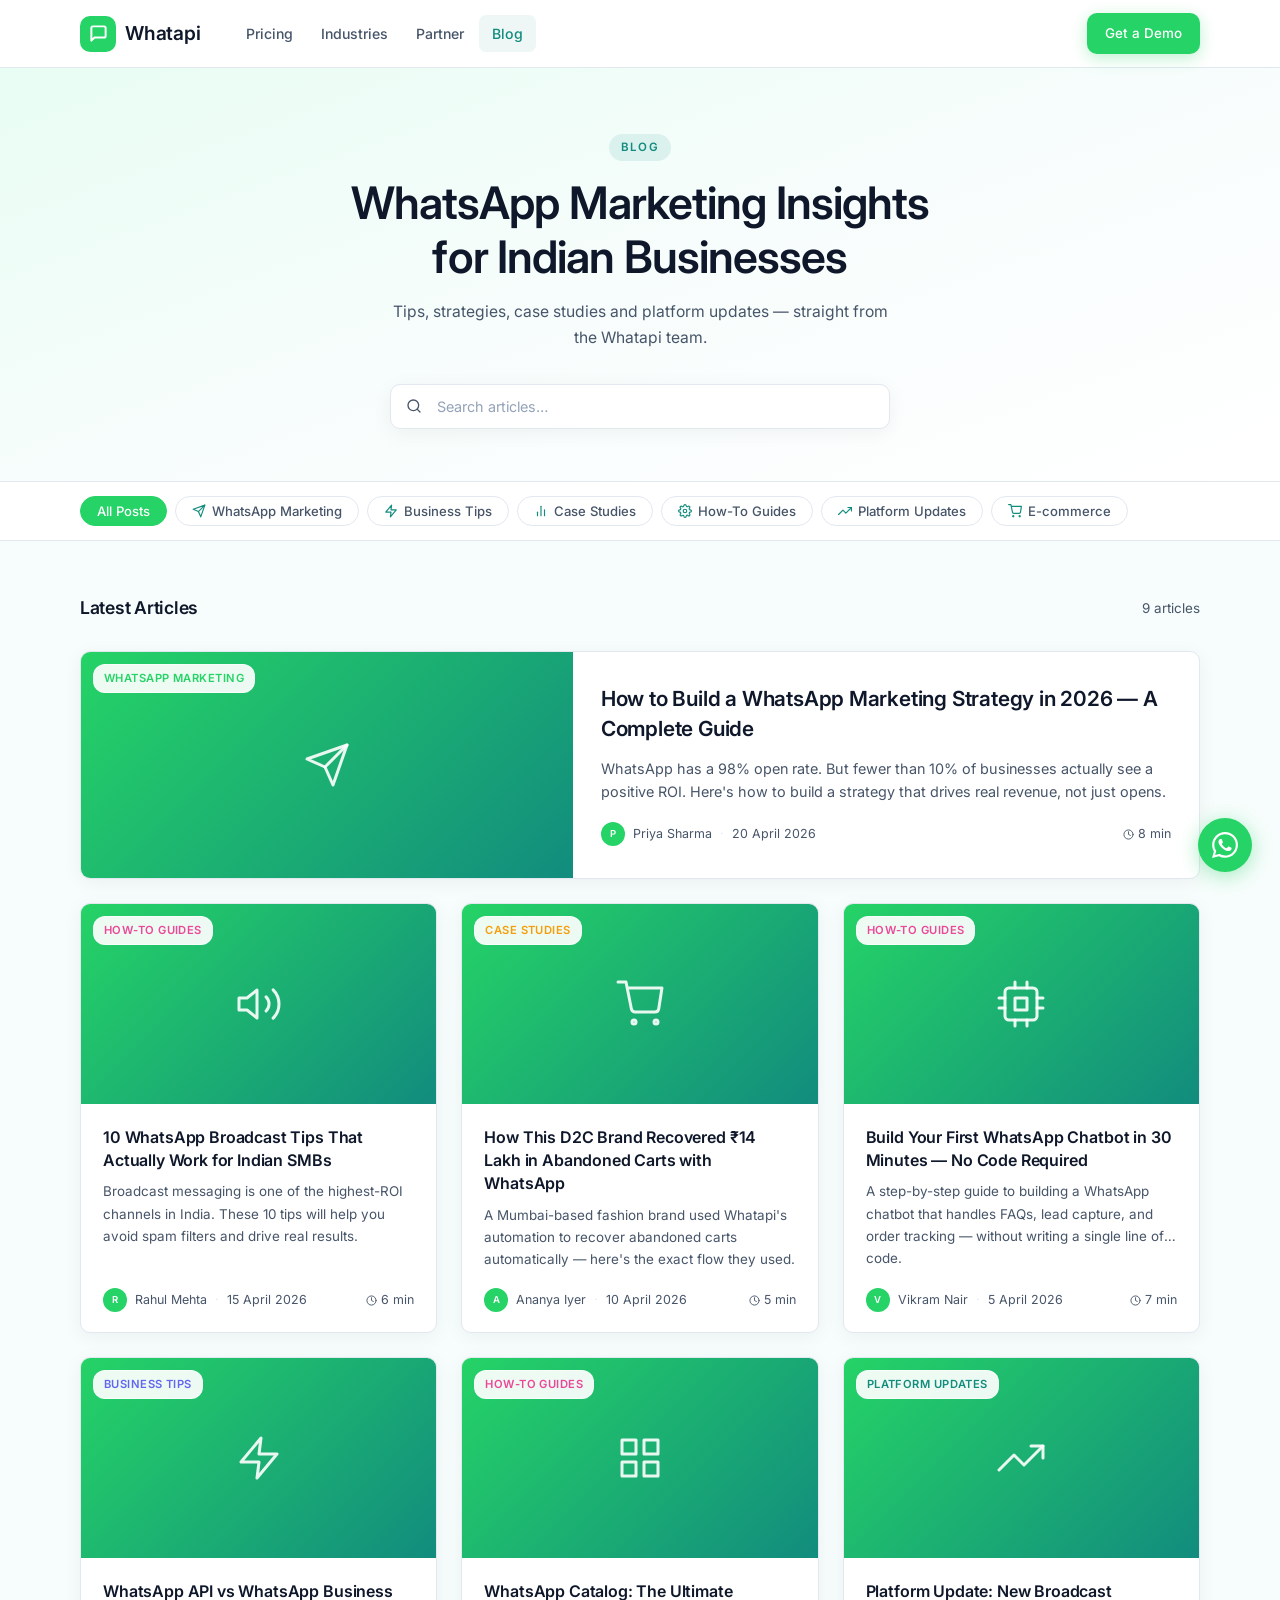
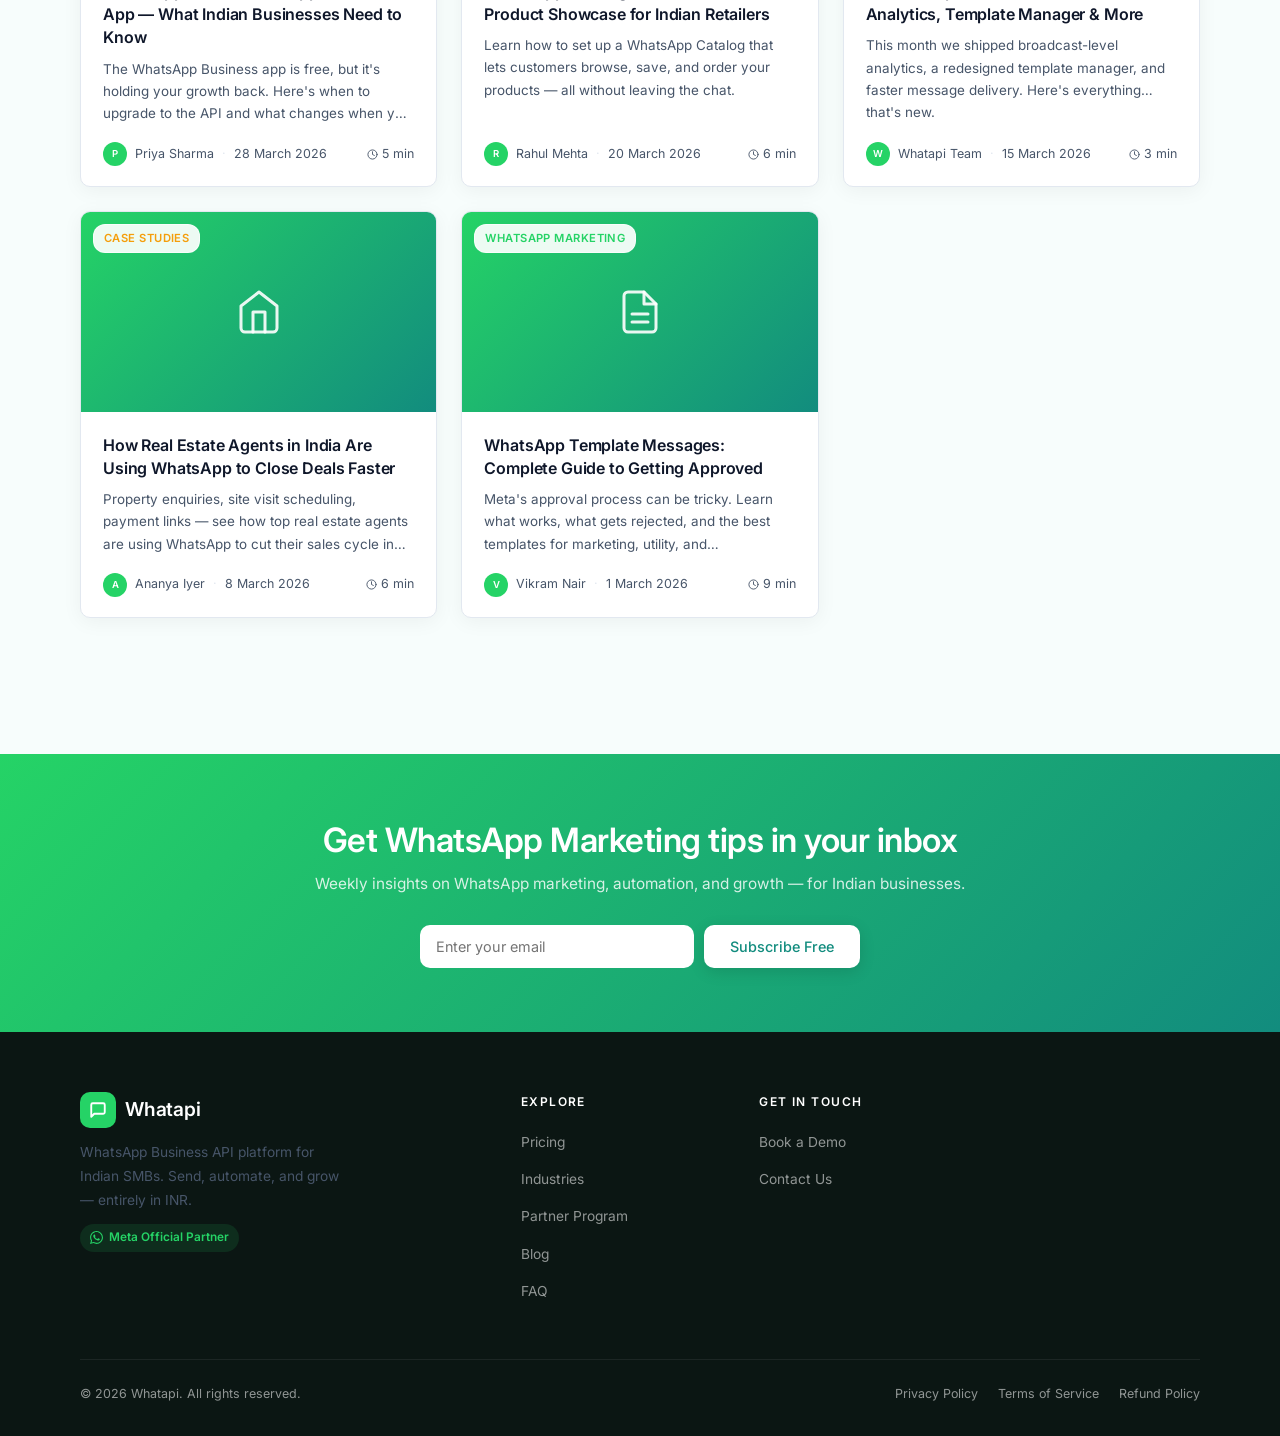
==== commit cc04c165: "bug(fix): Fixed all the bugs related update" ====
--- a/blog/index.html
+++ b/blog/index.html
@@ -77,11 +77,8 @@
       <div class="nav-item"><a href="index.html" class="nav-active">Blog</a></div>
     </nav>
 
-    <div class="nav-cta">
-      <a href="../pages/contact.html" class="btn btn-primary btn-sm">
-        <svg width="14" height="14" viewBox="0 0 24 24" fill="currentColor"><path d="M17.472 14.382c-.297-.149-1.758-.867-2.03-.967-.273-.099-.471-.148-.67.15-.197.297-.767.966-.94 1.164-.173.199-.347.223-.644.075-.297-.15-1.255-.463-2.39-1.475-.883-.788-1.48-1.761-1.653-2.059-.173-.297-.018-.458.13-.606.134-.133.298-.347.446-.52.149-.174.198-.298.298-.497.099-.198.05-.371-.025-.52-.075-.149-.669-1.612-.916-2.207-.242-.579-.487-.5-.669-.51-.173-.008-.371-.01-.57-.01-.198 0-.52.074-.792.372-.272.297-1.04 1.016-1.04 2.479 0 1.462 1.065 2.875 1.213 3.074.149.198 2.096 3.2 5.077 4.487.709.306 1.262.489 1.694.625.712.227 1.36.195 1.871.118.571-.085 1.758-.719 2.006-1.413.248-.694.248-1.289.173-1.413-.074-.124-.272-.198-.57-.347m-5.421 7.403h-.004a9.87 9.87 0 01-5.031-1.378l-.361-.214-3.741.982.998-3.648-.235-.374a9.86 9.86 0 01-1.51-5.26c.001-5.45 4.436-9.884 9.888-9.884 2.64 0 5.122 1.03 6.988 2.898a9.825 9.825 0 012.893 6.994c-.003 5.45-4.437 9.884-9.885 9.884m8.413-18.297A11.815 11.815 0 0012.05 0C5.495 0 .16 5.335.157 11.892c0 2.096.547 4.142 1.588 5.945L.057 24l6.305-1.654a11.882 11.882 0 005.683 1.448h.005c6.554 0 11.89-5.335 11.893-11.893a11.821 11.821 0 00-3.48-8.413Z"/></svg>
-        Get a Demo
-      </a>
+  <div class="nav-cta">
+      <a href="pages/contact.html" class="btn btn-primary btn-sm">Get a Demo</a>
     </div>
 
     <button class="hamburger" id="hamburger" aria-label="Toggle menu">
@@ -199,39 +196,29 @@
         </div>
       </div>
       <div class="footer-col">
-        <h4>Product</h4>
+        <h4>Explore</h4>
         <ul>
-          <li><a href="../pages/features/broadcasts.html">Broadcasts</a></li>
-          <li><a href="../pages/features/catalog.html">WhatsApp Catalog</a></li>
-          <li><a href="#">Automation</a></li>
-          <li><a href="#">API Docs</a></li>
+          <li><a href="../pages/pricing.html">Pricing</a></li>
+          <li><a href="../pages/industries.html">Industries</a></li>
+          <li><a href="../pages/partner.html">Partner Program</a></li>
+          <li><a href="index.html">Blog</a></li>
+          <li><a href="../pages/faq.html">FAQ</a></li>
         </ul>
       </div>
       <div class="footer-col">
-        <h4>Company</h4>
+        <h4>Get in Touch</h4>
         <ul>
-          <li><a href="#">About Us</a></li>
-          <li><a href="index.html">Blog</a></li>
-          <li><a href="../pages/partner.html">Partner Program</a></li>
-          <li><a href="../pages/contact.html">Contact</a></li>
-        </ul>
-      </div>
-      <div class="footer-col">
-        <h4>Support</h4>
-        <ul>
-          <li><a href="../pages/pricing.html">Pricing</a></li>
-          <li><a href="../pages/faq.html">FAQ</a></li>
-          <li><a href="#">Help Center</a></li>
-          <li><a href="#">Status Page</a></li>
+          <li><a href="../pages/contact.html">Book a Demo</a></li>
+          <li><a href="../pages/contact.html">Contact Us</a></li>
         </ul>
       </div>
     </div>
     <div class="footer-bottom">
       <span>© 2026 Whatapi. All rights reserved.</span>
       <div class="footer-legal">
-        <a href="#">Privacy Policy</a>
-        <a href="#">Terms of Service</a>
-        <a href="#">Refund Policy</a>
+        <a href="../pages/coming-soon.html">Privacy Policy</a>
+        <a href="../pages/coming-soon.html">Terms of Service</a>
+        <a href="../pages/coming-soon.html">Refund Policy</a>
       </div>
     </div>
   </div>
@@ -239,7 +226,7 @@
 
 <div class="wa-float">
   <span class="wa-float-label">Chat with us</span>
-  <a href="https://wa.me/919999999999" class="wa-float-btn" target="_blank" rel="noopener" aria-label="Chat on WhatsApp">
+  <a href="https://wa.me/918369693412" class="wa-float-btn" target="_blank" rel="noopener" aria-label="Chat on WhatsApp">
     <svg width="26" height="26" viewBox="0 0 24 24" fill="#fff"><path d="M17.472 14.382c-.297-.149-1.758-.867-2.03-.967-.273-.099-.471-.148-.67.15-.197.297-.767.966-.94 1.164-.173.199-.347.223-.644.075-.297-.15-1.255-.463-2.39-1.475-.883-.788-1.48-1.761-1.653-2.059-.173-.297-.018-.458.13-.606.134-.133.298-.347.446-.52.149-.174.198-.298.298-.497.099-.198.05-.371-.025-.52-.075-.149-.669-1.612-.916-2.207-.242-.579-.487-.5-.669-.51-.173-.008-.371-.01-.57-.01-.198 0-.52.074-.792.372-.272.297-1.04 1.016-1.04 2.479 0 1.462 1.065 2.875 1.213 3.074.149.198 2.096 3.2 5.077 4.487.709.306 1.262.489 1.694.625.712.227 1.36.195 1.871.118.571-.085 1.758-.719 2.006-1.413.248-.694.248-1.289.173-1.413-.074-.124-.272-.198-.57-.347m-5.421 7.403h-.004a9.87 9.87 0 01-5.031-1.378l-.361-.214-3.741.982.998-3.648-.235-.374a9.86 9.86 0 01-1.51-5.26c.001-5.45 4.436-9.884 9.888-9.884 2.64 0 5.122 1.03 6.988 2.898a9.825 9.825 0 012.893 6.994c-.003 5.45-4.437 9.884-9.885 9.884m8.413-18.297A11.815 11.815 0 0012.05 0C5.495 0 .16 5.335.157 11.892c0 2.096.547 4.142 1.588 5.945L.057 24l6.305-1.654a11.882 11.882 0 005.683 1.448h.005c6.554 0 11.89-5.335 11.893-11.893a11.821 11.821 0 00-3.48-8.413Z"/></svg>
   </a>
 </div>
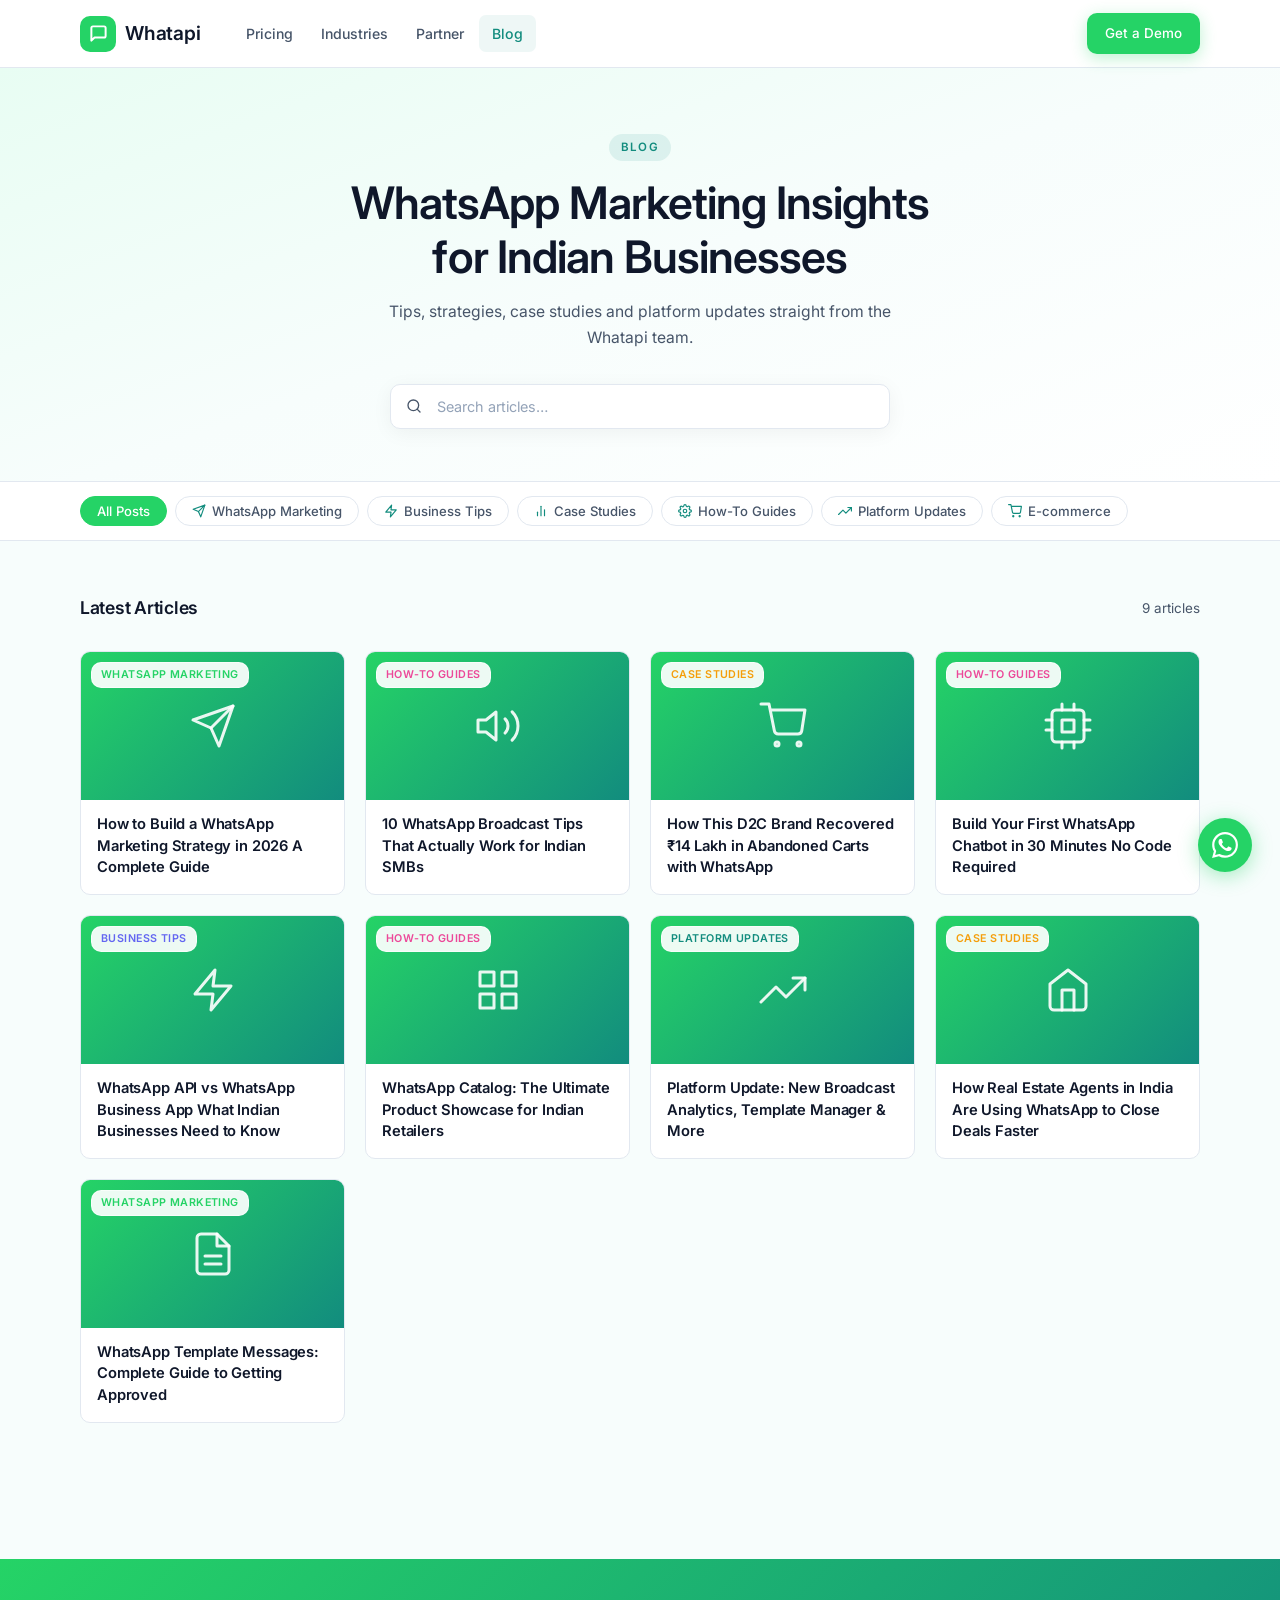
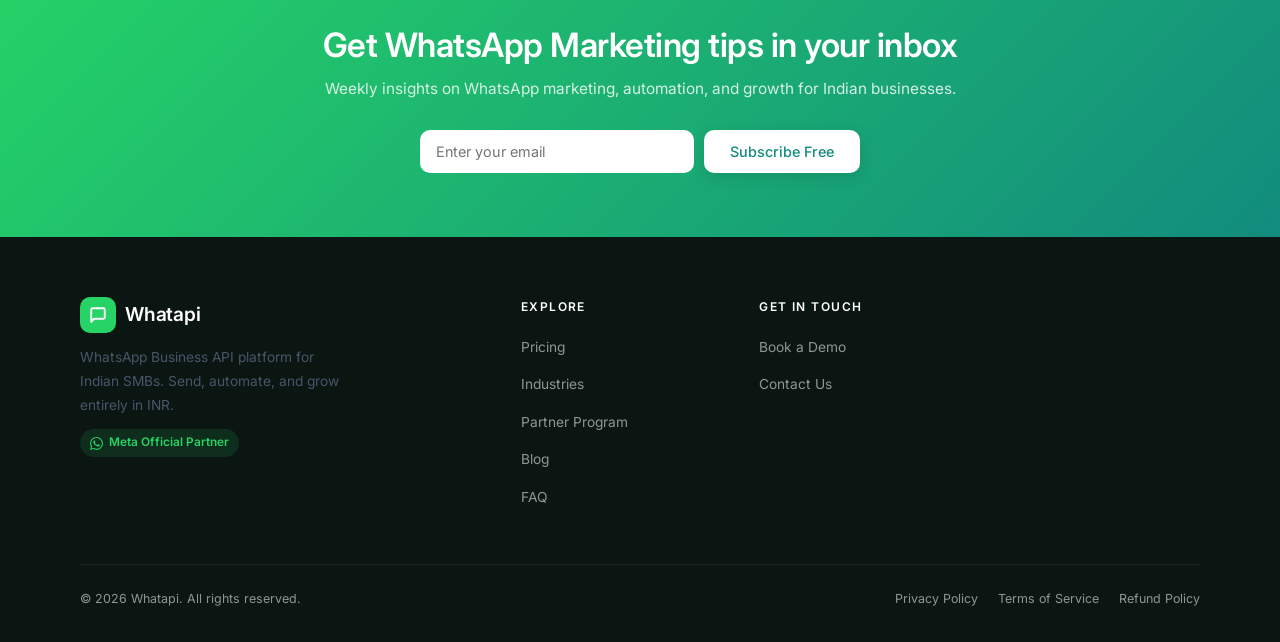
==== commit 6ff6af78: "bug(fix): Industries and partner hero page" ====
--- a/blog/index.html
+++ b/blog/index.html
@@ -46,13 +46,14 @@
   </script>
 
   <!-- Fonts -->
+     <link rel="icon" type="image/svg+xml" href="../assets/icons/favicon.svg">
+
   <link rel="preconnect" href="https://fonts.googleapis.com" />
   <link rel="preconnect" href="https://fonts.gstatic.com" crossorigin />
   <link href="https://fonts.googleapis.com/css2?family=Inter:wght@400;500;600&display=swap" rel="stylesheet" />
 
   <!-- Styles -->
   <link rel="stylesheet" href="../styles/main.css" />
-  <link rel="stylesheet" href="../styles/blog.css" />
 </head>
 <body>
 
@@ -78,7 +79,7 @@
     </nav>
 
   <div class="nav-cta">
-      <a href="pages/contact.html" class="btn btn-primary btn-sm">Get a Demo</a>
+      <a href="../pages/contact.html" class="btn btn-primary btn-sm">Get a Demo</a>
     </div>
 
     <button class="hamburger" id="hamburger" aria-label="Toggle menu">
@@ -105,7 +106,7 @@
   <div class="container">
     <span class="section-label">Blog</span>
     <h1>WhatsApp Marketing Insights<br/>for Indian Businesses</h1>
-    <p>Tips, strategies, case studies and platform updates — straight from the Whatapi team.</p>
+    <p>Tips, strategies, case studies and platform updates straight from the Whatapi team.</p>
 
     <div class="blog-search-wrap">
       <svg width="16" height="16" viewBox="0 0 24 24" fill="none" stroke="currentColor" stroke-width="2" stroke-linecap="round" stroke-linejoin="round">
@@ -167,7 +168,7 @@
 <section class="blog-newsletter">
   <div class="container">
     <h2>Get WhatsApp Marketing tips in your inbox</h2>
-    <p>Weekly insights on WhatsApp marketing, automation, and growth — for Indian businesses.</p>
+    <p>Weekly insights on WhatsApp marketing, automation, and growth for Indian businesses.</p>
     <form class="newsletter-form" onsubmit="handleNewsletter(event)">
       <input type="email" placeholder="Enter your email" required aria-label="Email address" />
       <button type="submit" class="btn btn-white">Subscribe Free</button>
@@ -189,7 +190,7 @@
           </div>
           Whatapi
         </a>
-        <p>WhatsApp Business API platform for Indian SMBs. Send, automate, and grow — entirely in INR.</p>
+        <p>WhatsApp Business API platform for Indian SMBs. Send, automate, and grow entirely in INR.</p>
         <div class="wa-badge">
           <svg width="13" height="13" viewBox="0 0 24 24" fill="currentColor"><path d="M17.472 14.382c-.297-.149-1.758-.867-2.03-.967-.273-.099-.471-.148-.67.15-.197.297-.767.966-.94 1.164-.173.199-.347.223-.644.075-.297-.15-1.255-.463-2.39-1.475-.883-.788-1.48-1.761-1.653-2.059-.173-.297-.018-.458.13-.606.134-.133.298-.347.446-.52.149-.174.198-.298.298-.497.099-.198.05-.371-.025-.52-.075-.149-.669-1.612-.916-2.207-.242-.579-.487-.5-.669-.51-.173-.008-.371-.01-.57-.01-.198 0-.52.074-.792.372-.272.297-1.04 1.016-1.04 2.479 0 1.462 1.065 2.875 1.213 3.074.149.198 2.096 3.2 5.077 4.487.709.306 1.262.489 1.694.625.712.227 1.36.195 1.871.118.571-.085 1.758-.719 2.006-1.413.248-.694.248-1.289.173-1.413-.074-.124-.272-.198-.57-.347m-5.421 7.403h-.004a9.87 9.87 0 01-5.031-1.378l-.361-.214-3.741.982.998-3.648-.235-.374a9.86 9.86 0 01-1.51-5.26c.001-5.45 4.436-9.884 9.888-9.884 2.64 0 5.122 1.03 6.988 2.898a9.825 9.825 0 012.893 6.994c-.003 5.45-4.437 9.884-9.885 9.884m8.413-18.297A11.815 11.815 0 0012.05 0C5.495 0 .16 5.335.157 11.892c0 2.096.547 4.142 1.588 5.945L.057 24l6.305-1.654a11.882 11.882 0 005.683 1.448h.005c6.554 0 11.89-5.335 11.893-11.893a11.821 11.821 0 00-3.48-8.413Z"/></svg>
           Meta Official Partner
@@ -237,7 +238,7 @@
 // After deploying backend to Hostinger, update this URL:
 const API_BASE = '/backend/api';
 
-const POSTS_PER_PAGE = 9;
+const POSTS_PER_PAGE = 12;
 
 /* ── Category Colors ────────────────────────────────────────── */
 const CAT_COLORS = {
@@ -268,7 +269,7 @@
   {
     id: 1,
     slug: 'whatsapp-marketing-strategy-2026',
-    title: 'How to Build a WhatsApp Marketing Strategy in 2026 — A Complete Guide',
+    title: 'How to Build a WhatsApp Marketing Strategy in 2026 A Complete Guide',
     excerpt: "WhatsApp has a 98% open rate. But fewer than 10% of businesses actually see a positive ROI. Here's how to build a strategy that drives real revenue, not just opens.",
     category: 'WhatsApp Marketing',
     author_name: 'Priya Sharma',
@@ -297,7 +298,7 @@
     id: 3,
     slug: 'ecommerce-whatsapp-abandoned-cart',
     title: 'How This D2C Brand Recovered ₹14 Lakh in Abandoned Carts with WhatsApp',
-    excerpt: `A Mumbai-based fashion brand used Whatapi's automation to recover abandoned carts automatically — here's the exact flow they used.`,
+    excerpt: `A Mumbai-based fashion brand used Whatapi's automation to recover abandoned carts automatically here's the exact flow they used.`,
     category: 'Case Studies',
     author_name: 'Ananya Iyer',
     author_role: 'Customer Success',
@@ -310,8 +311,8 @@
   {
     id: 4,
     slug: 'whatsapp-chatbot-no-code',
-    title: 'Build Your First WhatsApp Chatbot in 30 Minutes — No Code Required',
-    excerpt: 'A step-by-step guide to building a WhatsApp chatbot that handles FAQs, lead capture, and order tracking — without writing a single line of code.',
+    title: 'Build Your First WhatsApp Chatbot in 30 Minutes No Code Required',
+    excerpt: 'A step-by-step guide to building a WhatsApp chatbot that handles FAQs, lead capture, and order tracking without writing a single line of code.',
     category: 'How-To Guides',
     author_name: 'Vikram Nair',
     author_role: 'Product Team',
@@ -324,7 +325,7 @@
   {
     id: 5,
     slug: 'whatsapp-api-vs-business-app',
-    title: 'WhatsApp API vs WhatsApp Business App — What Indian Businesses Need to Know',
+    title: 'WhatsApp API vs WhatsApp Business App What Indian Businesses Need to Know',
     excerpt: `The WhatsApp Business app is free, but it's holding your growth back. Here's when to upgrade to the API and what changes when you do.`,
     category: 'Business Tips',
     author_name: 'Priya Sharma',
@@ -339,7 +340,7 @@
     id: 6,
     slug: 'whatsapp-catalog-product-showcase',
     title: 'WhatsApp Catalog: The Ultimate Product Showcase for Indian Retailers',
-    excerpt: 'Learn how to set up a WhatsApp Catalog that lets customers browse, save, and order your products — all without leaving the chat.',
+    excerpt: 'Learn how to set up a WhatsApp Catalog that lets customers browse, save, and order your products all without leaving the chat.',
     category: 'How-To Guides',
     author_name: 'Rahul Mehta',
     author_role: 'Growth Advisor',
@@ -367,7 +368,7 @@
     id: 8,
     slug: 'real-estate-whatsapp-leads',
     title: 'How Real Estate Agents in India Are Using WhatsApp to Close Deals Faster',
-    excerpt: 'Property enquiries, site visit scheduling, payment links — see how top real estate agents are using WhatsApp to cut their sales cycle in half.',
+    excerpt: 'Property enquiries, site visit scheduling, payment links see how top real estate agents are using WhatsApp to cut their sales cycle in half.',
     category: 'Case Studies',
     author_name: 'Ananya Iyer',
     author_role: 'Customer Success',
@@ -484,7 +485,7 @@
     return;
   }
 
-  grid.innerHTML = page.map((p, i) => renderCard(p, i === 0 && currentPage === 1 && activeFilter === 'all')).join('');
+  grid.innerHTML = page.map(p => renderCard(p)).join('');
   renderPagination();
 }
 
@@ -497,18 +498,16 @@
   renderGrid();
 }
 
-function renderCard(p, featured = false) {
+function renderCard(p) {
   const catColor = CAT_COLORS[p.category] || '#128C7E';
-  const dateStr  = formatDate(p.published_at);
-  const initial  = p.author_name.charAt(0).toUpperCase();
   const postUrl  = `post.html?slug=${p.slug}`;
 
-  const imgHtml  = p.thumbnail_url
+  const imgHtml = p.thumbnail_url
     ? `<img src="${p.thumbnail_url}" alt="${escHtml(p.title)}" class="blog-card-img" loading="lazy" width="800" height="450" />`
     : `<div class="blog-card-placeholder">${BLOG_ICONS[p.emoji] || BLOG_ICONS['📝']}</div>`;
 
   return `
-    <article class="blog-card${featured ? ' blog-card-featured' : ''}" role="listitem">
+    <article class="blog-card" role="listitem">
       <a href="${postUrl}" class="blog-card-img-wrap" aria-label="${escHtml(p.title)}">
         ${imgHtml}
         <span class="blog-card-cat" style="--cat-clr:${catColor}">${p.category}</span>
@@ -517,33 +516,17 @@
         <h2 class="blog-card-title">
           <a href="${postUrl}">${escHtml(p.title)}</a>
         </h2>
-        <p class="blog-card-excerpt">${escHtml(p.excerpt)}</p>
-        <div class="blog-card-meta">
-          <span class="blog-card-avatar" aria-hidden="true">${initial}</span>
-          <span class="blog-card-author">${escHtml(p.author_name)}</span>
-          <span class="blog-card-dot" aria-hidden="true">·</span>
-          <time datetime="${p.published_at}">${dateStr}</time>
-          <span class="blog-card-read">
-            <svg width="11" height="11" viewBox="0 0 24 24" fill="none" stroke="currentColor" stroke-width="2" stroke-linecap="round" stroke-linejoin="round" aria-hidden="true"><circle cx="12" cy="12" r="10"/><polyline points="12 6 12 12 16 14"/></svg>
-            ${p.read_time} min
-          </span>
-        </div>
       </div>
     </article>`;
 }
 
 function renderSkeletons() {
-  document.getElementById('blogGrid').innerHTML = Array(6).fill(0).map(() => `
+  document.getElementById('blogGrid').innerHTML = Array(8).fill(0).map(() => `
     <div class="blog-card blog-card-skeleton">
       <div class="blog-card-img-wrap"><div class="skeleton skeleton-img"></div></div>
       <div class="blog-card-body">
-        <div class="skeleton skeleton-cat"></div>
         <div class="skeleton skeleton-title"></div>
         <div class="skeleton skeleton-title-2"></div>
-        <div class="skeleton skeleton-line"></div>
-        <div class="skeleton skeleton-line"></div>
-        <div class="skeleton skeleton-line-2"></div>
-        <div class="skeleton skeleton-meta"></div>
       </div>
     </div>`).join('');
 }
--- a/styles/main.css
+++ b/styles/main.css
@@ -48,7 +48,7 @@
 a { color: inherit; text-decoration: none; }
 ul, ol { list-style: none; }
 button { cursor: pointer; border: none; background: none; font-family: inherit; }
-/* Override browser default bold (700) — keep all emphasis at 600 */
+/* Override browser default bold (700) keep all emphasis at 600 */
 strong, b { font-weight: 600; }
 
 /* ── Base Typography ────────────────────────────────────────── */
@@ -321,7 +321,7 @@
 /* ── Hero ───────────────────────────────────────────────────── */
 .hero {
   background: #fff;
-  padding: 80px 0 0;
+  padding: 40px 0 0;
   overflow: hidden;
 }
 .hero .container {
@@ -355,6 +355,26 @@
   0%, 100% { opacity: 1; }
   50% { opacity: .3; }
 }
+@keyframes phoneFloat {
+  0%, 100% { transform: translateY(0); }
+  50%       { transform: translateY(-10px); }
+}
+@keyframes msgFadeIn {
+  from { opacity: 0; transform: translateY(8px); }
+  to   { opacity: 1; transform: translateY(0); }
+}
+@keyframes chipEntrance {
+  from { opacity: 0; transform: translateY(14px) scale(.92); }
+  to   { opacity: 1; transform: translateY(0) scale(1); }
+}
+@keyframes chipBob {
+  0%, 100% { transform: translateY(0); }
+  50%       { transform: translateY(-6px); }
+}
+@keyframes heroVisualIn {
+  from { opacity: 0; transform: translateX(28px); }
+  to   { opacity: 1; transform: translateX(0); }
+}
 
 .hero-content h1 { margin-bottom: 18px; }
 .hero-content h1 .highlight { color: var(--color-primary); }
@@ -365,6 +385,16 @@
   flex-wrap: wrap;
   gap: 12px;
   margin-bottom: 32px;
+}
+.hero-actions .btn { border-radius: 50px; }
+.hero-actions .btn-outline {
+  border-color: var(--color-text);
+  border-width: 1.5px;
+}
+.hero-actions .btn-outline:hover {
+  border-color: var(--color-primary);
+  color: var(--color-primary);
+  background: rgba(37,211,102,.04);
 }
 
 /* Social proof */
@@ -401,23 +431,25 @@
   position: relative;
   display: flex;
   justify-content: center;
+  animation: heroVisualIn .7s ease both;
 }
 .phone-wrap {
   position: relative;
   display: inline-block;
 }
 .phone-mockup {
-  width: 255px;
+  width: 290px;
   background: #1C1C1E;
-  border-radius: 38px;
-  padding: 11px;
+  border-radius: 36px;
+  padding: 8px;
   box-shadow: var(--shadow-lg);
+  animation: phoneFloat 5s ease-in-out infinite;
 }
 .phone-screen {
   background: #ECE5DD;
-  border-radius: 28px;
+  border-radius: 30px;
   overflow: hidden;
-  min-height: 430px;
+  min-height: 460px;
 }
 .phone-topbar {
   background: #075E54;
@@ -439,6 +471,16 @@
 .phone-info strong { display: block; color: #fff; font-size: .78rem; }
 .phone-info span { color: rgba(255,255,255,.65); font-size: .68rem; }
 .phone-msgs { padding: 10px 8px; display: flex; flex-direction: column; gap: 6px; }
+.phone-msgs > * {
+  opacity: 0;
+  animation: msgFadeIn .45s ease both;
+}
+.phone-msgs > *:nth-child(1) { animation-delay: .4s; }
+.phone-msgs > *:nth-child(2) { animation-delay: .9s; }
+.phone-msgs > *:nth-child(3) { animation-delay: 1.4s; }
+.phone-msgs > *:nth-child(4) { animation-delay: 1.9s; }
+.phone-msgs > *:nth-child(5) { animation-delay: 2.4s; }
+.phone-msgs > *:nth-child(6) { animation-delay: 2.9s; }
 
 .msg {
   max-width: 86%;
@@ -943,7 +985,7 @@
   color: var(--color-text-muted);
 }
 
-/* Billing toggle — pill card */
+/* Billing toggle pill card */
 .billing-toggle {
   display: inline-flex;
   align-items: center;
@@ -1086,14 +1128,14 @@
 .msg-charges strong { color: var(--color-text); font-weight: 600; }
 .pricing-grid-4 .plan-price { margin-bottom: 14px; }
 
-/* Per-message section — tinted background for visual break */
+/* Per-message section tinted background for visual break */
 .per-message {
   background: #f4fcf8;
   border-top: 1px solid #d8f3e8;
   border-bottom: 1px solid #d8f3e8;
 }
 
-/* Message type icon — styled circle container */
+/* Message type icon styled circle container */
 .msg-icon-wrap {
   width: 54px;
   height: 54px;
@@ -1171,7 +1213,7 @@
 .comparison-table tbody tr:not(.table-group):nth-child(even) td { background: rgba(0,0,0,.013); }
 .comparison-table tbody tr:not(.table-group):hover td { background: rgba(37,211,102,.04); }
 
-/* Table group row — category divider */
+/* Table group row category divider */
 .comparison-table .table-group td {
   background: #f1f9f5;
   font-size: .69rem;
@@ -1216,18 +1258,18 @@
   .nav-cta   { display: flex; }
   .hamburger { display: none; }
 
-  .hero { padding: 100px 0 0; }
+  .hero { padding: 40px 0 0; }
   .hero .container {
     grid-template-columns: 1fr 1fr;
     align-items: center;
-    gap: 72px;
+    gap: 40px;
   }
-  .hero-visual { justify-content: flex-end; }
+  .hero-visual { justify-content: center; }
 
   .hero-chip { display: flex; }
-  .chip-1 { top: 24px;  right: -16px; }
-  .chip-2 { bottom: 90px; left: -24px; }
-  .chip-3 { bottom: 18px; right: -16px; }
+  .chip-1 { top: 24px;  right: -16px; animation: chipEntrance .5s ease 2.8s both, chipBob 3.2s ease-in-out 2.8s infinite; }
+  .chip-2 { bottom: 90px; left: -24px; animation: chipEntrance .5s ease 3.3s both, chipBob 4s ease-in-out 3.3s infinite; }
+  .chip-3 { bottom: 18px; right: -16px; animation: chipEntrance .5s ease 3.8s both, chipBob 3.6s ease-in-out 3.8s infinite; }
 
   .features-grid   { grid-template-columns: repeat(4, 1fr); }
   .pricing-grid-4  { grid-template-columns: repeat(4, 1fr); }
@@ -1238,3 +1280,1128 @@
 @media (min-width: 1280px) {
   .pricing-grid-4 { gap: 18px; }
 }
+
+
+/* ══════════════════════════════════════════════════════════
+   INDUSTRIES PAGE
+══════════════════════════════════════════════════════════ */
+
+/* ── Industries Hero ──────────────────────────────────────── */
+.ind-hero {
+  background: linear-gradient(135deg, #f0fdf8 0%, #e6faf3 60%, #d1fae5 100%);
+  padding: 60px 0 40px;
+  overflow: hidden;
+}
+.ind-hero .container {
+  display: grid;
+  grid-template-columns: 1fr 1fr;
+  align-items: center;
+  gap: 60px;
+}
+.ind-hero-content {
+  padding-bottom: 40px;
+  max-width: 520px;
+}
+.ind-hero-badge {
+  display: inline-flex;
+  align-items: center;
+  gap: 8px;
+  background: rgba(37,211,102,.12);
+  color: var(--color-accent);
+  font-size: .78rem;
+  font-weight: 600;
+  letter-spacing: .06em;
+  text-transform: uppercase;
+  padding: 6px 14px;
+  border-radius: 20px;
+  margin-bottom: 20px;
+}
+.ind-hero-badge .dot {
+  width: 7px;
+  height: 7px;
+  background: var(--color-primary);
+  border-radius: 50%;
+  animation: pulse-dot 2s infinite;
+}
+@keyframes pulse-dot {
+  0%, 100% { opacity: 1; transform: scale(1); }
+  50%       { opacity: .6; transform: scale(1.3); }
+}
+.ind-hero-content h1 { margin-bottom: 18px; color: var(--color-text); }
+.ind-hero-content h1 .highlight { color: var(--color-primary); position: relative; }
+.ind-hero-content p { font-size: 1.05rem; line-height: 1.75; max-width: 480px; margin-bottom: 32px; }
+.ind-hero-actions {
+  display: flex;
+  align-items: center;
+  gap: 14px;
+  flex-wrap: wrap;
+  margin-top: 24px;
+}
+.ind-hero-stats { display: flex; gap: 32px; margin-top: 40px; flex-wrap: wrap; }
+.ind-stat-item { text-align: left; }
+.ind-stat-item .stat-number {
+  display: block;
+  font-size: 1.5rem;
+  font-weight: 600;
+  color: var(--color-text);
+  letter-spacing: -.02em;
+}
+.ind-stat-item .stat-label { font-size: .8rem; color: var(--color-text-muted); }
+
+/* ── Industries hero phone (scoped does not affect homepage) ── */
+.ind-hero-visual {
+  display: flex;
+  justify-content: center;
+  align-items: center;
+  position: relative;
+}
+.ind-hero .phone-mockup {
+  overflow: hidden;
+  animation: chatEntrance .7s ease both, phoneFloat 5s ease-in-out 1.5s infinite;
+}
+.ind-hero .phone-screen {
+  min-height: 460px;
+}
+@keyframes chatEntrance {
+  from { opacity: 0; transform: translateY(18px); }
+  to   { opacity: 1; transform: translateY(0); }
+}
+
+/* ── Chat mockup ──────────────────────────────────────────── */
+.chat-mockup {
+  background: transparent;
+  box-shadow: none;
+  width: 100%;
+  overflow: hidden;
+  position: relative;
+  border-radius: 0;
+}
+.chat-mockup-header {
+  background: var(--color-accent);
+  padding: 14px 16px;
+  display: flex;
+  align-items: center;
+  gap: 10px;
+}
+.chat-avatar {
+  width: 36px;
+  height: 36px;
+  background: var(--color-primary);
+  border-radius: 50%;
+  display: flex;
+  align-items: center;
+  justify-content: center;
+  color: #fff;
+  font-size: 1rem;
+}
+.chat-header-info .chat-name  { color: #fff; font-size: .88rem; font-weight: 600; }
+.chat-header-info .chat-status { color: rgba(255,255,255,.75); font-size: .72rem; }
+.chat-body {
+  background: #e5ddd5;
+  padding: 12px 10px;
+  display: flex;
+  flex-direction: column;
+  gap: 7px;
+  background-image: url("data:image/svg+xml,%3Csvg width='60' height='60' viewBox='0 0 60 60' xmlns='http://www.w3.org/2000/svg'%3E%3Cg fill='none' fill-rule='evenodd'%3E%3Cg fill='%23c9c3bb' fill-opacity='0.15'%3E%3Ccircle cx='30' cy='30' r='2'/%3E%3C/g%3E%3C/g%3E%3C/svg%3E");
+}
+.chat-body .chat-bubble,
+.chat-body .chat-cta-bubble {
+  opacity: 0;
+  transform: translateY(8px);
+  animation: msgFadeIn .45s ease both;
+}
+.chat-body > *:nth-child(1) { animation-delay: 1.1s; }
+.chat-body > *:nth-child(2) { animation-delay: 1.3s; }
+.chat-body > *:nth-child(3) { animation-delay: 1.5s; }
+.chat-body > *:nth-child(4) { animation-delay: 1.7s; }
+.chat-body > *:nth-child(5) { animation-delay: 1.9s; }
+.chat-bubble {
+  max-width: 82%;
+  padding: 9px 12px;
+  border-radius: 10px;
+  font-size: .8rem;
+  line-height: 1.5;
+  position: relative;
+}
+.chat-bubble.incoming {
+  background: #fff;
+  align-self: flex-start;
+  border-top-left-radius: 2px;
+  color: #303030;
+  box-shadow: 0 1px 2px rgba(0,0,0,.1);
+}
+.chat-bubble.outgoing {
+  background: #dcf8c6;
+  align-self: flex-end;
+  border-top-right-radius: 2px;
+  color: #303030;
+  box-shadow: 0 1px 2px rgba(0,0,0,.1);
+}
+.chat-bubble .bubble-time { font-size: .65rem; color: #999; display: block; text-align: right; margin-top: 4px; }
+.chat-bubble .bubble-name { font-size: .68rem; font-weight: 600; color: var(--color-accent); margin-bottom: 3px; }
+.chat-cta-bubble {
+  background: #fff;
+  align-self: flex-start;
+  border-radius: 10px;
+  overflow: hidden;
+  max-width: 88%;
+  box-shadow: 0 1px 2px rgba(0,0,0,.1);
+}
+.chat-cta-bubble .bubble-content { padding: 10px 12px; font-size: .78rem; color: #303030; line-height: 1.5; }
+.chat-cta-bubble .bubble-btn {
+  border-top: 1px solid #eee;
+  padding: 9px 12px;
+  color: var(--color-primary);
+  font-size: .8rem;
+  font-weight: 600;
+  text-align: center;
+  cursor: pointer;
+}
+
+/* ── Trusted strip ────────────────────────────────────────── */
+.trusted-strip { background: #fff; padding: 40px 0; border-top: 1px solid var(--color-border); border-bottom: 1px solid var(--color-border); }
+.trusted-strip .container { display: flex; align-items: center; gap: 48px; flex-wrap: wrap; justify-content: center; }
+.trusted-label { font-size: .8rem; font-weight: 600; color: var(--color-text-muted); text-transform: uppercase; letter-spacing: .08em; white-space: nowrap; }
+.trusted-logos { display: flex; align-items: center; gap: 36px; flex-wrap: wrap; justify-content: center; }
+.trusted-logo-item { display: flex; align-items: center; gap: 6px; font-size: .9rem; font-weight: 600; color: #94a3b8; letter-spacing: -.01em; transition: color var(--transition); }
+.trusted-logo-item:hover { color: var(--color-text-muted); }
+.trusted-logo-item .logo-dot { width: 20px; height: 20px; border-radius: 5px; background: currentColor; opacity: .3; }
+
+/* ── Industry cards grid ──────────────────────────────────── */
+.industries-section { background: var(--color-bg); padding: 80px 0; }
+.industries-grid { display: grid; grid-template-columns: repeat(4, 1fr); gap: 20px; }
+.industry-card {
+  background: var(--color-card);
+  border: 1px solid var(--color-border);
+  border-radius: var(--radius);
+  padding: 28px 24px;
+  display: flex;
+  flex-direction: column;
+  gap: 12px;
+  transition: box-shadow var(--transition), transform var(--transition), border-color var(--transition);
+  position: relative;
+  overflow: hidden;
+}
+.industry-card::before {
+  content: '';
+  position: absolute;
+  top: 0; left: 0; right: 0;
+  height: 3px;
+  background: var(--color-primary);
+  transform: scaleX(0);
+  transform-origin: left;
+  transition: transform .3s ease;
+}
+.industry-card:hover { box-shadow: var(--shadow-md); transform: translateY(-3px); border-color: rgba(37,211,102,.3); }
+.industry-card:hover::before { transform: scaleX(1); }
+.industry-icon { width: 52px; height: 52px; border-radius: 12px; display: flex; align-items: center; justify-content: center; background: rgba(18,140,126,.08); flex-shrink: 0; }
+.industry-card h3 { font-size: .98rem; font-weight: 600; color: var(--color-text); margin: 0; }
+.industry-card p  { font-size: .82rem; line-height: 1.65; color: var(--color-text-muted); flex: 1; }
+.btn-outline-green {
+  display: inline-flex;
+  align-items: center;
+  gap: 6px;
+  padding: 8px 16px;
+  border: 1.5px solid var(--color-primary);
+  border-radius: var(--radius);
+  color: var(--color-primary);
+  font-size: .8rem;
+  font-weight: 600;
+  background: transparent;
+  text-decoration: none;
+  transition: background var(--transition), color var(--transition);
+  align-self: flex-start;
+  margin-top: 4px;
+}
+.btn-outline-green:hover { background: var(--color-primary); color: #fff; }
+
+/* ── Industries CTA banner ────────────────────────────────── */
+.ind-cta-banner { background: linear-gradient(135deg, #0f172a 0%, #1e293b 100%); padding: 80px 0; }
+.ind-cta-banner .container { display: grid; grid-template-columns: 1fr auto; align-items: center; gap: 40px; }
+.ind-cta-text h2 { color: #fff; margin-bottom: 12px; }
+.ind-cta-text p  { color: rgba(255,255,255,.65); font-size: 1rem; max-width: 540px; }
+.ind-cta-actions { display: flex; gap: 12px; flex-shrink: 0; }
+
+/* ── Ghost light button (dark backgrounds) ────────────────── */
+.btn-ghost-light {
+  display: inline-flex;
+  align-items: center;
+  gap: 8px;
+  padding: 13px 26px;
+  border-radius: var(--radius);
+  font-size: .9rem;
+  font-weight: 500;
+  border: 1.5px solid rgba(255,255,255,.35);
+  color: rgba(255,255,255,.85);
+  background: transparent;
+  text-decoration: none;
+  transition: background var(--transition), border-color var(--transition);
+}
+.btn-ghost-light:hover { background: rgba(255,255,255,.08); border-color: rgba(255,255,255,.7); }
+
+/* ── Float WA (industries variant) ───────────────────────── */
+.float-wa {
+  position: fixed;
+  bottom: 28px;
+  right: 28px;
+  width: 54px;
+  height: 54px;
+  background: var(--color-primary);
+  border-radius: 50%;
+  display: flex;
+  align-items: center;
+  justify-content: center;
+  box-shadow: 0 6px 24px rgba(37,211,102,.45);
+  z-index: 999;
+  transition: transform var(--transition), box-shadow var(--transition);
+}
+.float-wa:hover { transform: scale(1.08); box-shadow: 0 8px 30px rgba(37,211,102,.55); }
+
+/* ── Industries responsive ────────────────────────────────── */
+@media (max-width: 1023px) {
+  .industries-grid { grid-template-columns: repeat(2, 1fr); }
+  .ind-hero .container { grid-template-columns: 1fr; gap: 40px; }
+  .ind-hero-content { padding-bottom: 0; max-width: 100%; text-align: center; }
+  .ind-hero-content p { margin-left: auto; margin-right: auto; }
+  .ind-hero-actions { justify-content: center; }
+  .ind-hero-visual { justify-content: center; }
+  .ind-hero { padding-bottom: 40px; }
+  .ind-cta-banner .container { grid-template-columns: 1fr; text-align: center; }
+  .ind-cta-text p { margin-left: auto; margin-right: auto; }
+  .ind-cta-actions { justify-content: center; }
+}
+@media (max-width: 767px) {
+  .industries-grid { grid-template-columns: 1fr; }
+  .ind-hero-stats { gap: 20px; }
+  .ind-hero-actions { flex-direction: column; align-items: center; }
+  .btn-outline-green { align-self: stretch; justify-content: center; }
+  .trusted-strip .container { gap: 24px; }
+  .trusted-logos { gap: 20px; }
+  .ind-cta-actions { flex-direction: column; align-items: stretch; }
+  .ind-cta-actions .btn,
+  .ind-cta-actions .btn-ghost-light { width: 100%; justify-content: center; }
+
+  /* Homepage hero center + auto-width buttons */
+  .hero-content { text-align: center; }
+  .hero-content > p { max-width: 100%; }
+  .hero-trust { justify-content: center; }
+  .hero-actions { flex-direction: column; align-items: center; }
+
+  /* CTA banner buttons full-width */
+  .cta-banner-actions { flex-direction: column; align-items: stretch; }
+  .cta-banner-actions .btn { width: 100%; justify-content: center; }
+}
+
+/* ══════════════════════════════════════════════════════════
+   BLOG
+══════════════════════════════════════════════════════════ */
+/* ============================================================
+   WHATAPI – Blog Stylesheet
+   Sections: Blog Hero → Filters → Grid → Card → Post →
+             TOC → Content Typography → Author → Related →
+             Admin → Responsive
+   ============================================================ */
+
+/* ── Blog Hero ──────────────────────────────────────────────── */
+.blog-hero {
+  background: linear-gradient(160deg, #e8fdf3 0%, #f7fdfc 50%, #fff 100%);
+  padding: 64px 0 52px;
+  border-bottom: 1px solid var(--color-border);
+  text-align: center;
+}
+.blog-hero .section-label { margin-bottom: 16px; }
+.blog-hero h1 {
+  font-size: clamp(1.8rem, 4vw, 2.8rem);
+  margin-bottom: 14px;
+}
+.blog-hero > .container > p {
+  font-size: .98rem;
+  color: var(--color-text-muted);
+  max-width: 520px;
+  margin: 0 auto 32px;
+}
+
+/* Search bar */
+.blog-search-wrap {
+  max-width: 500px;
+  margin: 0 auto;
+  position: relative;
+}
+.blog-search-wrap svg {
+  position: absolute;
+  left: 16px;
+  top: 50%;
+  transform: translateY(-50%);
+  color: var(--color-text-muted);
+  pointer-events: none;
+}
+.blog-search {
+  width: 100%;
+  padding: 13px 16px 13px 46px;
+  font-family: var(--font);
+  font-size: .9rem;
+  border: 1.5px solid var(--color-border);
+  border-radius: var(--radius);
+  background: #fff;
+  color: var(--color-text);
+  box-shadow: var(--shadow);
+  transition: border-color var(--transition), box-shadow var(--transition);
+  outline: none;
+}
+.blog-search:focus {
+  border-color: var(--color-primary);
+  box-shadow: 0 0 0 3px rgba(37,211,102,.12);
+}
+.blog-search::placeholder { color: #94A3B8; }
+
+/* ── Category Filters ───────────────────────────────────────── */
+.blog-filters-wrap {
+  background: #fff;
+  border-bottom: 1px solid var(--color-border);
+  position: sticky;
+  top: var(--nav-h);
+  z-index: 50;
+}
+.blog-filters {
+  display: flex;
+  align-items: center;
+  gap: 8px;
+  padding: 14px 0;
+  overflow-x: auto;
+  scrollbar-width: none;
+  -ms-overflow-style: none;
+}
+.blog-filters::-webkit-scrollbar { display: none; }
+.filter-pill {
+  display: inline-flex;
+  align-items: center;
+  gap: 6px;
+  padding: 6px 16px;
+  border-radius: 20px;
+  font-size: .82rem;
+  font-weight: 500;
+  color: var(--color-text-muted);
+  border: 1.5px solid var(--color-border);
+  background: #fff;
+  cursor: pointer;
+  white-space: nowrap;
+  transition: all var(--transition);
+  font-family: var(--font);
+}
+.filter-pill:hover {
+  border-color: var(--color-primary);
+  color: var(--color-accent);
+}
+.filter-pill.active {
+  background: var(--color-primary);
+  border-color: var(--color-primary);
+  color: #fff;
+}
+.filter-pill .pill-count {
+  background: rgba(255,255,255,.25);
+  color: inherit;
+  font-size: .72rem;
+  padding: 1px 7px;
+  border-radius: 10px;
+}
+.filter-pill:not(.active) .pill-count {
+  background: rgba(37,211,102,.1);
+  color: var(--color-accent);
+}
+
+/* ── Blog Listing Section ───────────────────────────────────── */
+.blog-section { background: var(--color-bg); padding: 56px 0 80px; }
+.blog-section-head {
+  display: flex;
+  align-items: center;
+  justify-content: space-between;
+  margin-bottom: 32px;
+  flex-wrap: wrap;
+  gap: 12px;
+}
+.blog-section-head h2 {
+  font-size: 1.1rem;
+  font-weight: 600;
+}
+.blog-result-count { font-size: .84rem; color: var(--color-text-muted); }
+
+/* ── Blog Grid ──────────────────────────────────────────────── */
+.blog-grid {
+  display: grid;
+  grid-template-columns: 1fr;
+  gap: 20px;
+}
+
+/* ── Blog Card ──────────────────────────────────────────────── */
+.blog-card {
+  background: var(--color-card);
+  border: 1px solid var(--color-border);
+  border-radius: var(--radius);
+  overflow: hidden;
+  box-shadow: none;
+  transition: box-shadow var(--transition), transform var(--transition), border-color var(--transition);
+  display: flex;
+  flex-direction: column;
+}
+.blog-card:hover {
+  box-shadow: var(--shadow-md);
+  transform: translateY(-3px);
+  border-color: rgba(37,211,102,.3);
+}
+.blog-card-img-wrap {
+  position: relative;
+  overflow: hidden;
+  aspect-ratio: 16 / 9;
+  display: block;
+  flex-shrink: 0;
+}
+.blog-card-img {
+  width: 100%;
+  height: 100%;
+  object-fit: cover;
+  transition: transform .4s ease;
+}
+.blog-card:hover .blog-card-img { transform: scale(1.04); }
+.blog-card-placeholder {
+  width: 100%;
+  height: 100%;
+  background: linear-gradient(135deg, #25D366 0%, #128C7E 100%);
+  display: flex;
+  align-items: center;
+  justify-content: center;
+}
+.blog-card-placeholder svg { stroke: rgba(255,255,255,.9); }
+.blog-card-cat {
+  position: absolute;
+  top: 10px;
+  left: 10px;
+  font-size: .67rem;
+  font-weight: 600;
+  padding: 3px 9px;
+  border-radius: 10px;
+  letter-spacing: .04em;
+  text-transform: uppercase;
+  background: rgba(255,255,255,.92);
+  color: var(--cat-clr, var(--color-accent));
+  border: 1px solid rgba(255,255,255,.6);
+  backdrop-filter: blur(6px);
+}
+.blog-card-body {
+  padding: 14px 16px 16px;
+  display: flex;
+  flex-direction: column;
+}
+.blog-card-title {
+  font-size: .92rem;
+  font-weight: 600;
+  line-height: 1.45;
+  color: var(--color-text);
+  letter-spacing: -.01em;
+  display: -webkit-box;
+  -webkit-line-clamp: 3;
+  -webkit-box-orient: vertical;
+  overflow: hidden;
+}
+.blog-card-title a { color: inherit; transition: color var(--transition); }
+.blog-card-title a:hover { color: var(--color-accent); }
+.blog-card-excerpt { display: none; }
+.blog-card-meta    { display: none; }
+
+/* All cards are equal no featured wide layout */
+.blog-card-featured {
+  grid-column: auto;
+  flex-direction: column;
+}
+
+/* ── Loading Skeleton ───────────────────────────────────────── */
+@keyframes shimmer {
+  0%   { background-position: -400px 0; }
+  100% { background-position: 400px 0; }
+}
+.skeleton {
+  background: linear-gradient(90deg, #f0f0f0 25%, #e8e8e8 50%, #f0f0f0 75%);
+  background-size: 800px 100%;
+  animation: shimmer 1.5s infinite;
+  border-radius: 6px;
+}
+.blog-card-skeleton .blog-card-img-wrap { background: #f0f0f0; }
+.skeleton-img   { width: 100%; height: 100%; }
+.skeleton-cat   { height: 20px; width: 90px; margin-bottom: 14px; }
+.skeleton-title { height: 22px; width: 90%; margin-bottom: 8px; }
+.skeleton-title-2 { height: 22px; width: 65%; margin-bottom: 14px; }
+.skeleton-line  { height: 14px; width: 100%; margin-bottom: 7px; }
+.skeleton-line-2 { height: 14px; width: 80%; margin-bottom: 18px; }
+.skeleton-meta  { height: 16px; width: 55%; }
+
+/* ── Empty State ────────────────────────────────────────────── */
+.blog-empty {
+  grid-column: 1 / -1;
+  text-align: center;
+  padding: 72px 24px;
+}
+.blog-empty-icon {
+  font-size: 3.5rem;
+  margin-bottom: 16px;
+}
+.blog-empty h3 { margin-bottom: 8px; }
+.blog-empty p  { font-size: .9rem; margin-bottom: 24px; }
+
+/* ── Pagination ─────────────────────────────────────────────── */
+.blog-pagination {
+  display: flex;
+  align-items: center;
+  justify-content: center;
+  gap: 6px;
+  margin-top: 56px;
+}
+.page-btn {
+  width: 40px;
+  height: 40px;
+  border-radius: 8px;
+  display: flex;
+  align-items: center;
+  justify-content: center;
+  font-size: .86rem;
+  font-weight: 500;
+  border: 1.5px solid var(--color-border);
+  background: #fff;
+  color: var(--color-text-muted);
+  cursor: pointer;
+  transition: all var(--transition);
+  font-family: var(--font);
+}
+.page-btn:hover:not(:disabled) {
+  border-color: var(--color-primary);
+  color: var(--color-accent);
+}
+.page-btn.active {
+  background: var(--color-primary);
+  border-color: var(--color-primary);
+  color: #fff;
+}
+.page-btn:disabled { opacity: .38; cursor: not-allowed; }
+.page-btn.page-arrow { font-size: 1rem; }
+
+/* ── Blog Post ──────────────────────────────────────────────── */
+
+/* Reading progress bar */
+.reading-progress {
+  position: fixed;
+  top: var(--nav-h);
+  left: 0;
+  width: 0%;
+  height: 3px;
+  background: var(--color-primary);
+  z-index: 999;
+  transition: width .1s linear;
+}
+
+/* Hero image-first, no top padding */
+.post-hero {
+  background: #fff;
+  padding: 0;
+}
+
+/* Post containers same width as navbar (global --max-w) */
+.post-hero .container { padding-top: 40px; }
+.post-hero-inner { max-width: 740px; }
+.post-body .container { max-width: 780px; }
+
+.post-breadcrumb-row {
+  display: flex;
+  align-items: center;
+  justify-content: space-between;
+  gap: 12px;
+  margin-bottom: 24px;
+  flex-wrap: wrap;
+}
+.post-breadcrumb {
+  display: flex;
+  align-items: center;
+  gap: 8px;
+  font-size: .78rem;
+  color: var(--color-text-muted);
+  flex-wrap: wrap;
+}
+.post-breadcrumb a { color: var(--color-accent); transition: color var(--transition); }
+.post-breadcrumb a:hover { color: var(--color-primary); }
+.post-breadcrumb svg { flex-shrink: 0; }
+
+.post-admin-link {
+  display: inline-flex;
+  align-items: center;
+  gap: 6px;
+  font-size: .75rem;
+  font-weight: 500;
+  color: var(--color-accent);
+  text-decoration: none;
+  border: 1px solid rgba(37,211,102,.3);
+  background: rgba(37,211,102,.06);
+  border-radius: 20px;
+  padding: 4px 12px 4px 10px;
+  white-space: nowrap;
+  transition: all var(--transition);
+}
+.post-admin-link:hover {
+  background: rgba(37,211,102,.14);
+  border-color: var(--color-primary);
+  color: var(--color-accent);
+}
+.post-status-dot {
+  width: 7px;
+  height: 7px;
+  border-radius: 50%;
+  background: #94A3B8;
+  flex-shrink: 0;
+}
+.post-status-dot.is-live {
+  background: var(--color-primary);
+  animation: dot-pulse 2s ease-in-out infinite;
+}
+@keyframes dot-pulse {
+  0%, 100% { opacity: 1; }
+  50%       { opacity: .45; }
+}
+
+.post-hero-cat {
+  display: inline-block;
+  font-size: .72rem;
+  font-weight: 600;
+  letter-spacing: .08em;
+  text-transform: uppercase;
+  padding: 4px 12px;
+  border-radius: 20px;
+  background: rgba(37,211,102,.12);
+  color: var(--color-accent);
+  margin-bottom: 20px;
+}
+
+/* Title large, dark, tight */
+.post-hero h1 {
+  font-size: clamp(1.9rem, 4.5vw, 2.8rem);
+  font-weight: 600;
+  line-height: 1.18;
+  letter-spacing: -.025em;
+  color: #111;
+  margin-bottom: 20px;
+}
+
+/* Excerpt subtitle style */
+.post-hero-excerpt {
+  font-size: 1.15rem;
+  color: #555;
+  line-height: 1.72;
+  margin-bottom: 32px;
+  font-weight: 400;
+}
+
+/* Author + meta bar */
+.post-meta-bar {
+  display: flex;
+  align-items: center;
+  gap: 16px;
+  padding: 18px 0;
+  border-top: 1px solid var(--color-border);
+  border-bottom: 1px solid var(--color-border);
+  flex-wrap: wrap;
+}
+.post-author-wrap { display: flex; align-items: center; gap: 12px; }
+.post-author-avatar {
+  width: 44px;
+  height: 44px;
+  border-radius: 50%;
+  background: var(--color-primary);
+  color: #fff;
+  font-size: .95rem;
+  font-weight: 600;
+  display: flex;
+  align-items: center;
+  justify-content: center;
+  flex-shrink: 0;
+}
+.post-author-name { font-size: .9rem; font-weight: 600; color: #111; }
+.post-author-role { font-size: .76rem; color: #888; }
+.post-meta-sep { color: #ddd; }
+.post-meta-item {
+  display: flex;
+  align-items: center;
+  gap: 5px;
+  font-size: .82rem;
+  color: #888;
+}
+.post-share-wrap {
+  margin-left: auto;
+  display: flex;
+  align-items: center;
+  gap: 6px;
+}
+.share-btn {
+  width: 34px;
+  height: 34px;
+  border-radius: 50%;
+  border: 1.5px solid #e5e5e5;
+  background: #fff;
+  display: flex;
+  align-items: center;
+  justify-content: center;
+  cursor: pointer;
+  transition: all var(--transition);
+  text-decoration: none;
+  color: #888;
+}
+.share-btn:hover { border-color: var(--color-primary); color: var(--color-accent); background: rgba(37,211,102,.06); }
+.share-btn.wa { color: #25D366; }
+.share-btn.wa:hover { background: rgba(37,211,102,.1); border-color: #25D366; }
+
+/* Thumbnail full viewport width, above title */
+.post-thumbnail-wrap {
+  width: 100%;
+  margin: 0;
+  border-radius: 0;
+  overflow: hidden;
+  aspect-ratio: 16 / 7;
+  background: linear-gradient(135deg, #25D366, #128C7E);
+  display: flex;
+  align-items: center;
+  justify-content: center;
+}
+.post-icon-placeholder { display: flex; align-items: center; justify-content: center; width: 100%; height: 100%; }
+.post-icon-placeholder svg,
+.post-thumbnail-wrap svg { width: 96px; height: 96px; stroke: rgba(255,255,255,.85); }
+.post-thumbnail-wrap img { width: 100%; height: 100%; object-fit: cover; display: block; }
+
+/* ── Post Layout ────────────────────────────────────────────── */
+.post-body {
+  background: #fff;
+  padding: 56px 0 96px;
+}
+.post-layout {
+  display: grid;
+  grid-template-columns: 1fr;
+  gap: 56px;
+  align-items: start;
+}
+
+/* ── Post Content Typography ────────────────────────────────── */
+.post-content { min-width: 0; }
+
+.post-content h2 {
+  font-size: 1.45rem;
+  font-weight: 600;
+  letter-spacing: -.018em;
+  color: #111;
+  margin: 2em 0 0.5em;
+  line-height: 1.28;
+}
+.post-content h3 {
+  font-size: 1.15rem;
+  font-weight: 600;
+  color: #111;
+  margin: 1.6em 0 0.4em;
+  line-height: 1.35;
+}
+.post-content h4 {
+  font-size: 1rem;
+  font-weight: 600;
+  color: #222;
+  margin: 1.4em 0 0.35em;
+}
+
+/* Body text */
+.post-content p {
+  font-size: 1.05rem;
+  line-height: 1.78;
+  color: #292929;
+  margin: 0 0 0.55em;
+}
+
+/* Quill adds <p><br></p> for blank lines collapse them */
+.post-content p:has(> br:only-child),
+.post-content p:empty {
+  margin: 0;
+  line-height: 0;
+  height: 0.4em;
+}
+
+.post-content ul,
+.post-content ol {
+  margin: 0 0 0 1.3em;
+  padding: 0;
+}
+.post-content ul { list-style: disc; }
+.post-content ol { list-style: decimal; }
+
+/* When Quill wraps each <li> in its own <ul>, stack them flush */
+.post-content ul + ul,
+.post-content ol + ol { margin-top: 0; }
+
+.post-content li {
+  font-size: 1.02rem;
+  color: #292929;
+  line-height: 1.65;
+  margin-bottom: 0;
+  padding-left: 2px;
+}
+.post-content li p { margin: 0; height: auto; }
+
+/* Add one block of space only after the last list in a group */
+.post-content ul + p,
+.post-content ol + p { margin-top: 0.8em; }
+
+.post-content a { color: var(--color-accent); text-decoration: underline; text-underline-offset: 3px; transition: color var(--transition); }
+.post-content a:hover { color: var(--color-primary); }
+.post-content strong { color: #111; font-weight: 600; }
+.post-content em { font-style: italic; color: #444; }
+
+/* Blockquote */
+.post-content blockquote {
+  margin: 1.6em 0;
+  padding: 4px 0 4px 24px;
+  border-left: 3px solid #111;
+  background: none;
+  border-radius: 0;
+}
+.post-content blockquote p {
+  font-size: 1.08rem;
+  font-style: italic;
+  line-height: 1.72;
+  color: #555;
+  margin: 0;
+  height: auto;
+}
+
+/* Divider */
+.post-content hr {
+  border: none;
+  border-top: 1px solid #e0e0e0;
+  margin: 2.2em auto;
+  width: 50%;
+}
+
+/* Code */
+.post-content code {
+  font-family: 'Courier New', monospace;
+  font-size: .84em;
+  background: #f3f4f6;
+  border: 1px solid #e5e7eb;
+  color: #0E6E63;
+  padding: 2px 7px;
+  border-radius: 5px;
+}
+.post-content pre {
+  background: #0F172A;
+  border-radius: var(--radius);
+  padding: 20px 22px;
+  overflow-x: auto;
+  margin: 1.5em 0;
+}
+.post-content pre code { background: none; border: none; color: #A5F3D0; font-size: .88rem; padding: 0; }
+
+/* Images */
+.post-content img {
+  max-width: 100%;
+  border-radius: 10px;
+  margin: 1.5em 0;
+  box-shadow: 0 4px 20px rgba(0,0,0,.08);
+}
+
+/* Table */
+.post-content table {
+  width: 100%;
+  border-collapse: collapse;
+  margin: 1.5em 0;
+  font-size: .92rem;
+}
+.post-content table th {
+  background: rgba(37,211,102,.08);
+  color: #111;
+  font-weight: 600;
+  text-align: left;
+  padding: 12px 16px;
+  border: 1px solid var(--color-border);
+}
+.post-content table td {
+  padding: 10px 16px;
+  border: 1px solid var(--color-border);
+  color: #444;
+  line-height: 1.6;
+}
+.post-content table tr:nth-child(even) td { background: rgba(0,0,0,.018); }
+
+/* In-article CTA box */
+.post-cta-box {
+  background: linear-gradient(135deg, #25D366 0%, #128C7E 100%);
+  border-radius: 12px;
+  padding: 36px 32px;
+  margin: 2.5em 0;
+  text-align: center;
+}
+.post-cta-box h3 { color: #fff; margin-bottom: 8px; font-size: 1.2rem; }
+.post-cta-box p  { color: rgba(255,255,255,.88); font-size: .96rem; margin-bottom: 20px; }
+
+/* Tags */
+.post-tags {
+  display: flex;
+  flex-wrap: wrap;
+  gap: 8px;
+  margin-top: 3em;
+  padding-top: 2em;
+  border-top: 1px solid #e8e8e8;
+}
+.post-tag {
+  font-size: .78rem;
+  font-weight: 500;
+  padding: 5px 14px;
+  border-radius: 20px;
+  border: 1.5px solid #e5e5e5;
+  color: #555;
+  background: #fff;
+  cursor: pointer;
+  transition: all var(--transition);
+}
+.post-tag:hover { border-color: var(--color-primary); color: var(--color-accent); }
+
+/* ── Author Bio ─────────────────────────────────────────────── */
+.author-bio {
+  background: #fafafa;
+  border: 1px solid #efefef;
+  border-radius: 12px;
+  padding: 28px 32px;
+  display: flex;
+  gap: 20px;
+  margin-top: 3.5em;
+  align-items: flex-start;
+}
+.author-bio-avatar {
+  width: 60px;
+  height: 60px;
+  border-radius: 50%;
+  background: var(--color-primary);
+  color: #fff;
+  font-size: 1.3rem;
+  font-weight: 600;
+  display: flex;
+  align-items: center;
+  justify-content: center;
+  flex-shrink: 0;
+}
+.author-bio-label { font-size: .68rem; font-weight: 600; text-transform: uppercase; letter-spacing: .1em; color: #999; margin-bottom: 4px; }
+.author-bio-name  { font-size: 1rem; font-weight: 600; color: #111; margin-bottom: 3px; }
+.author-bio-role  { font-size: .8rem; color: var(--color-accent); font-weight: 500; margin-bottom: 10px; }
+.author-bio-text  { font-size: .9rem; color: #555; line-height: 1.75; margin-bottom: 14px; }
+.author-bio-socials { display: flex; gap: 8px; flex-wrap: wrap; }
+.author-social-link {
+  display: inline-flex;
+  align-items: center;
+  gap: 6px;
+  padding: 5px 12px;
+  border: 1px solid var(--color-border);
+  border-radius: 6px;
+  font-size: .78rem;
+  font-weight: 500;
+  color: var(--color-text-muted);
+  text-decoration: none;
+  transition: border-color .15s, color .15s;
+}
+.author-social-link:hover { border-color: var(--color-accent); color: var(--color-accent); }
+
+/* ── Table of Contents ──────────────────────────────────────── */
+.post-toc-col { display: none; }
+.toc-card {
+  background: #fafafa;
+  border: 1px solid #efefef;
+  border-radius: 10px;
+  padding: 22px 20px;
+  position: sticky;
+  top: calc(var(--nav-h) + 24px);
+}
+.toc-title {
+  font-size: .68rem;
+  font-weight: 600;
+  text-transform: uppercase;
+  letter-spacing: .12em;
+  color: #999;
+  margin-bottom: 14px;
+  padding-bottom: 12px;
+  border-bottom: 1px solid #efefef;
+}
+.toc-list { display: flex; flex-direction: column; gap: 1px; }
+.toc-link {
+  font-size: .82rem;
+  font-weight: 500;
+  color: #666;
+  padding: 5px 8px;
+  border-radius: 6px;
+  display: block;
+  transition: all var(--transition);
+  border-left: 2px solid transparent;
+  line-height: 1.45;
+  text-decoration: none;
+}
+.toc-link:hover { color: var(--color-accent); background: rgba(37,211,102,.05); }
+.toc-link.active { color: var(--color-accent); border-left-color: var(--color-primary); background: rgba(37,211,102,.07); }
+.toc-link.toc-h3 { padding-left: 20px; font-size: .78rem; font-weight: 400; }
+
+/* ── Related Posts ──────────────────────────────────────────── */
+.related-posts { background: #fafafa; border-top: 1px solid #efefef; padding: 64px 0; }
+.related-grid {
+  display: grid;
+  grid-template-columns: 1fr;
+  gap: 20px;
+  margin-top: 32px;
+}
+
+/* ── Newsletter CTA (blog) ──────────────────────────────────── */
+.blog-newsletter {
+  background: linear-gradient(135deg, #25D366 0%, #128C7E 100%);
+  padding: 64px 0;
+}
+.blog-newsletter .container { text-align: center; }
+.blog-newsletter h2 { color: #fff; margin-bottom: 10px; }
+.blog-newsletter p  { color: rgba(255,255,255,.82); font-size: .96rem; margin-bottom: 28px; }
+.newsletter-form {
+  display: flex;
+  gap: 10px;
+  max-width: 440px;
+  margin: 0 auto;
+  flex-wrap: wrap;
+}
+.newsletter-form input {
+  flex: 1;
+  min-width: 200px;
+  padding: 13px 16px;
+  font-family: var(--font);
+  font-size: .9rem;
+  border: none;
+  border-radius: var(--radius);
+  outline: none;
+  color: var(--color-text);
+}
+
+/* ── Admin Panel ────────────────────────────────────────────── */
+.admin-body {
+  margin: 0;
+  font-family: var(--font, 'Inter', sans-serif);
+  background: #F8FAFC;
+  color: #0F172A;
+  min-height: 100vh;
+}
+
+/* ── Responsive: Tablet ≥768px ──────────────────────────────── */
+@media (min-width: 768px) {
+  .blog-grid   { grid-template-columns: repeat(2, 1fr); }
+  .related-grid { grid-template-columns: repeat(2, 1fr); }
+}
+
+/* ── Responsive: Desktop ≥1024px ───────────────────────────── */
+@media (min-width: 1024px) {
+  .blog-grid   { grid-template-columns: repeat(4, 1fr); }
+  .related-grid { grid-template-columns: repeat(3, 1fr); }
+  .post-layout {
+    grid-template-columns: 1fr 260px;
+    gap: 64px;
+  }
+  .post-toc-col { display: block; }
+  .post-hero .container,
+  .post-body .container { max-width: 1100px; }
+}
